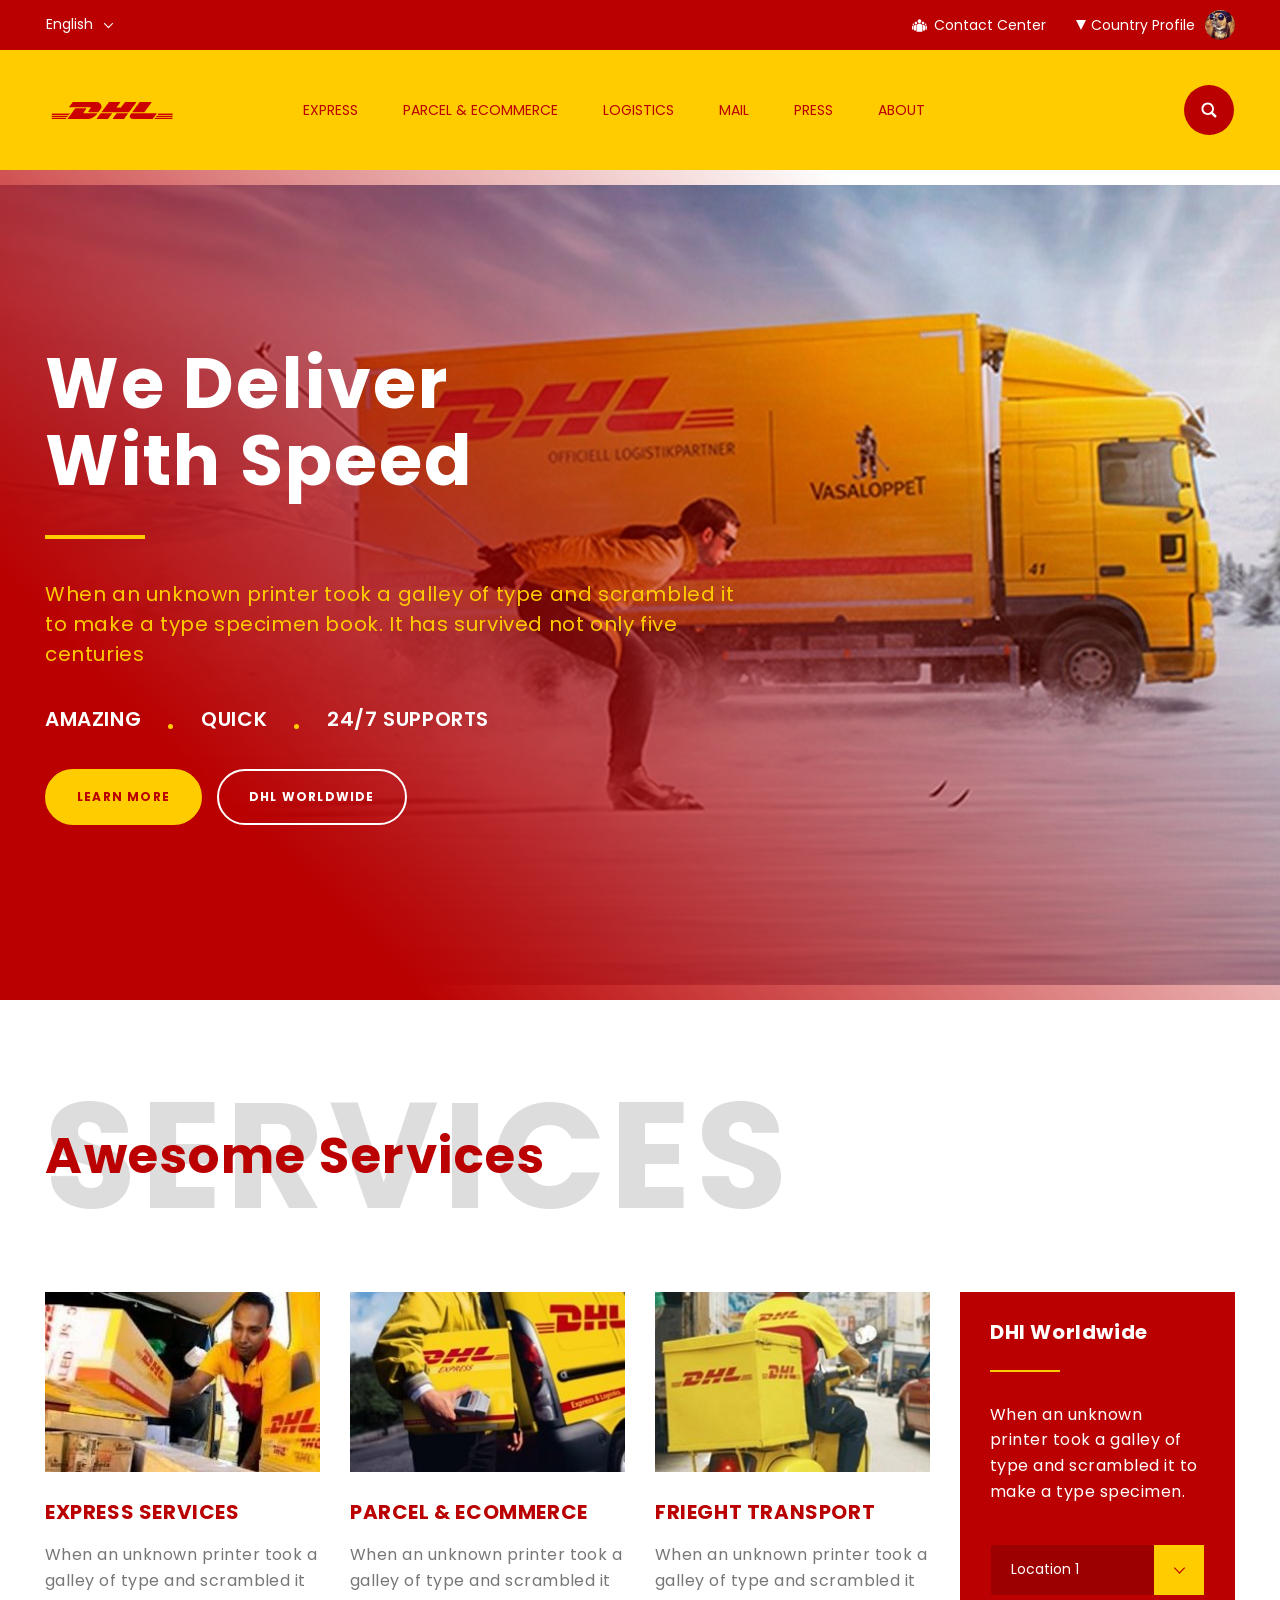
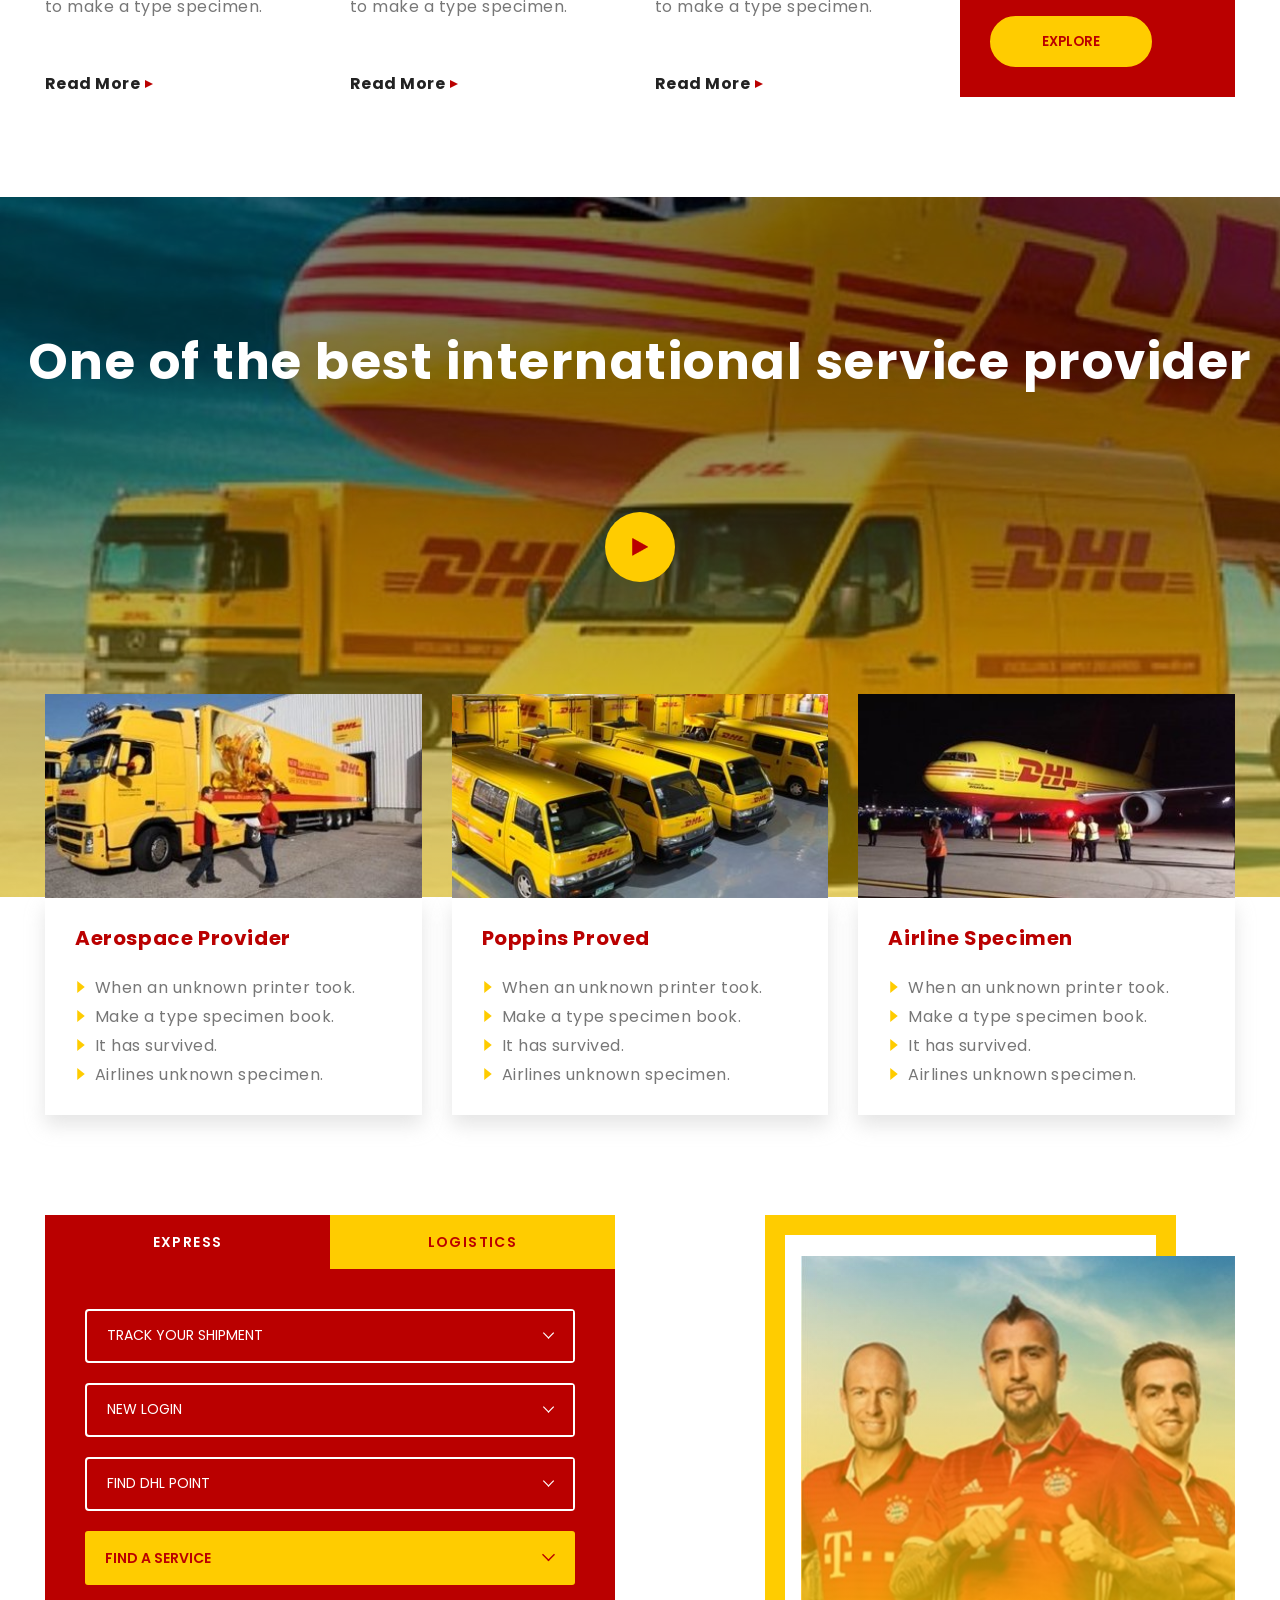
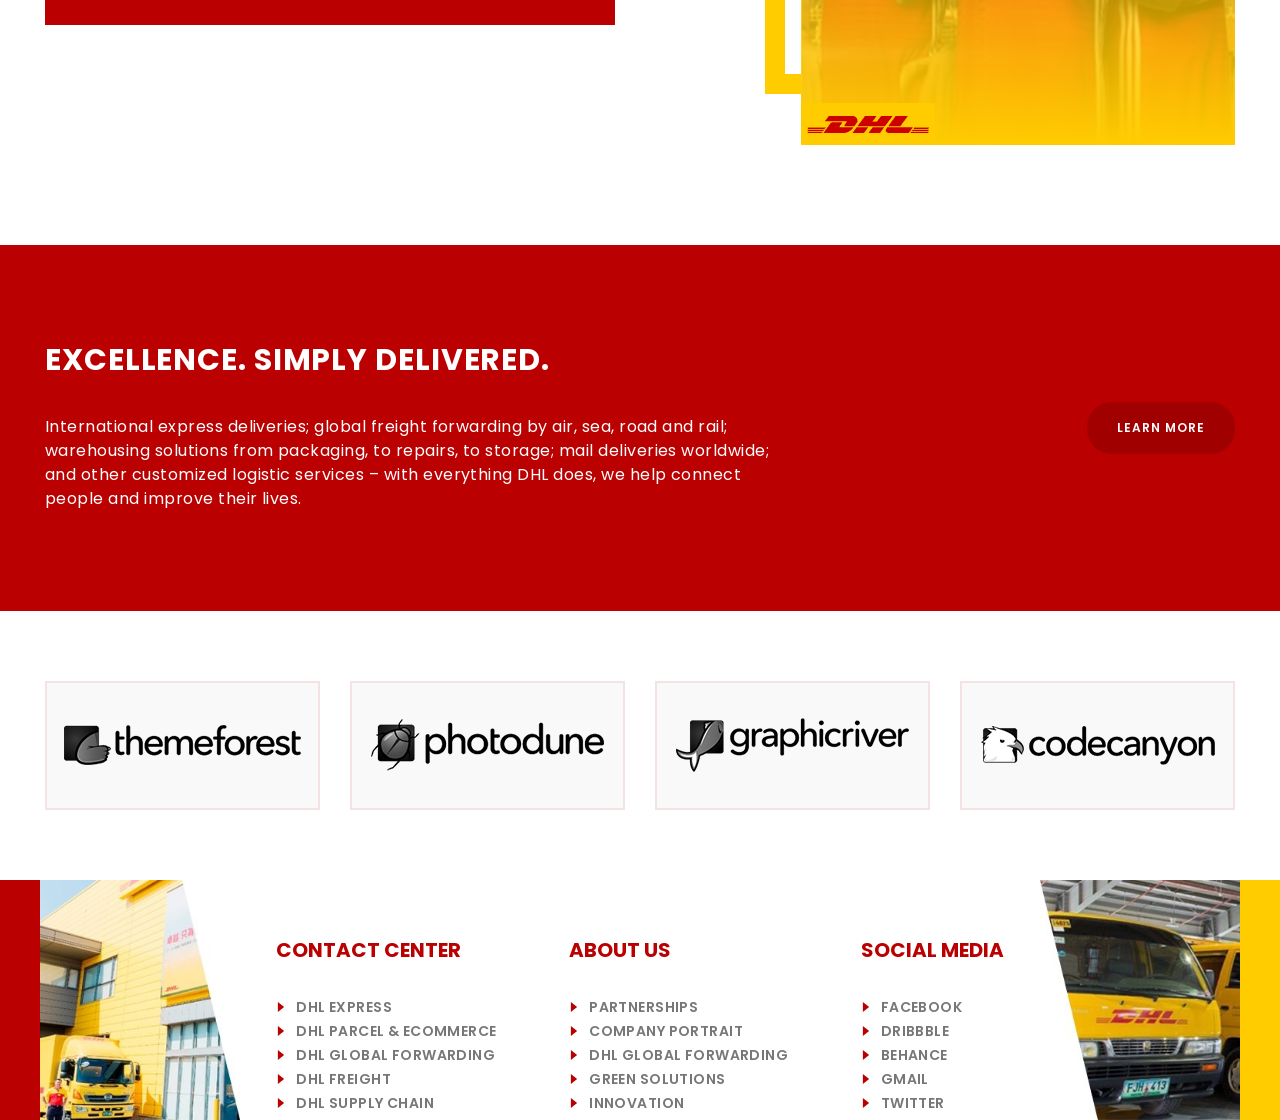
==== index.html @ aadbcb99 "Update index.html" ====
<!DOCTYPE html>
<html lang="ru">
	<head>
		<title>Главная</title>
		<meta charset="UTF-8">
		<meta name="format-detection" content="telephone=no">
		<link rel="stylesheet" href="css/style.css">
		<link rel="shortcut icon" href="favicon.ico">
		<!-- <meta name="robots" content="noindex, nofollow"> -->
		<!-- <meta name="viewport" content="width=device-width, initial-scale=1.0, maximum-scale=1.0, user-scalable=0"> -->
		<meta name="viewport" content="width=device-width, initial-scale=1.0">
	</head>
	<body>
		<div class="wrapper">
<header class="header">
	<div class="header__top top-header">
		<div class="_container">
			<div class="top-header__row">
				<div class="top-header__column">
					<select name="form[]" class="form">
						<option selected="selected" value="eng">English</option>
						<option value="rus">Russian</option>
						<option value="ger">German</option>
					</select>
				</div>
				<div class="top-header__column">
					<a href="#contact" class="top-header__item top-header__item_c _popup-link"
						data-da=".menu__body,767,1">Contact Center</a>
					<div class="top-header__item top-header__item_p">
						<span class="top-header__arrow"></span>
						<a href="#" class="top-header__link">Country Profile</a>
						<div class="top-header__avatar"><img src="/img/header/avatar.jpg" alt=""></div>
						<ul class="top-header__sublist">
							<li class="top-header__subitem"><a href="" class="top-header__sublink">My Profile</a></li>
							<li class="top-header__subitem"><a href="" class="top-header__sublink">Settings</a></li>
							<li class="top-header__subitem"><a href="" class="top-header__sublink">Exit</a></li>
						</ul>
					</div>
				</div>
			</div>
		</div>
	</div>
	<div class="header__main main-header">
		<div class="_container">
			<div class="main-header__row">
				<a href="" class="main-header__logo"><img src="/img/header/main_logo.png" alt=""></a>
				<div class="main-header__menu menu">
					<div class="menu__icon">
						<span></span>
					</div>
					<nav class="menu__body">
						<ul class="menu__list">
							<li class="menu__item"><a href="#" class="menu__link">Express</a></li>
							<li class="menu__item"><a href="#" class="menu__link">Parcel &
									Ecommerce</a></li>
							<li class="menu__item"><a href="#" class="menu__link">Logistics</a>
							</li>
							<li class="menu__item"><a href="#" class="menu__link">Mail</a>
							<li class="menu__item"><a href="#" class="menu__link">Press</a>
							<li class="menu__item"><a href="#" class="menu__link">About</a>
						</ul>
					</nav>
				</div>
				<form action="#" class="main-header__search" method="get">
					<input class="main-header__input" type="text" data-value="Search...">
					<div class="search-icon"></div>
					<button type="submit"></button>
				</form>
			</div>
		</div>
	</div>
	<div class="popup popup_contact">
		<div class="popup__content">
			<div class="popup__body">
				<div class="popup__close"></div>
				<div class="popup-top">
					<h3>Позвоните нам!</h3>
					<p>+7(888)458-45-89</p>
				</div>
				<div class="popup-bottom">
					<h3>Или закажите звонок!</h3>
					<p>Укажите свой номер телефона, и мы вам перезвоним</p>
					<form action="#" class="popup-form">
						<input type="tel" pattern="[0-9]{3}[0-9]{3}[0-9]{4}[0-9]" required placeholder="+7 (900) 123-45-67">
						<button type="submit">Заказать звонок</button>
					</form>
				</div>
			</div>
		</div>
	</div>
</header>
<!-- ===== Выбор бургера ========================================= -->
<!-- burger_jq.kit -->
<!-- burger_js.kit -->
<!-- ========== Шаблон бургера =================================== -->
<!-- 
				<div class="header__menu menu">
					<div class="menu__icon icon-menu">
						<span></span>
						<span></span>
						<span></span>
					</div>
					<nav class="menu__body">
						<ul class="menu__list">
							<li><a href="" class="menu__link"></a></li>
						</ul>
					</nav>
				</div>
			 -->
<!-- ============================================================ -->			<main class="page">
				<section class="page__main main-page">
					<div class="main-page__container _container">
						<div class="main-page__body">
							<h1 class="main-page__title">
								We Deliver With Speed
							</h1>
							<p class="main-page__text">
								When an unknown printer took a galley of type and scrambled
								it to make a type specimen book. It has survived not only five centuries
							</p>
							<div class="main-page__row main-page-row">
								<div class="main-page-row__item">Amazing</div>
								<div class="main-page-row__item">Quick</div>
								<div class="main-page-row__item">24/7 supports</div>
							</div>
							<div class="main-page__btns">
								<a href="" class="main-page__btn btn_yellow">Learn More</a>
								<a href="" class="main-page__btn">dhl worldwide</a>
							</div>
						</div>
					</div>
				</section>
				<section class="page__services services-page">
					<div class="services-page__container _container">
						<div class="services-page__titles">
							<h2 class="services-page__title">Awesome Services</h2>
							<h3 class="services-page__subtitle">Services</h3>
						</div>
						<div class="services-page__row">
							<div class="services-page__column">
								<div class="services-page__item item-services">
									<div class="item-services__image _ibg">
										<img src="/img/services/01.jpg" alt="">
									</div>
									<h4 class="item-services__title">Express Services</h4>
									<p class="item-services__text">
										When an unknown printer took a galley of type and scrambled it to make a type specimen.
									</p>
									<a href="" class="item-services__link">Read More</a>
								</div>
							</div>
							<div class="services-page__column">
								<div class="services-page__item item-services">
									<div class="item-services__image _ibg">
										<img src="/img/services/02.jpg" alt="">
									</div>
									<h4 class="item-services__title">parcel & ecommerce</h4>
									<p class="item-services__text">
										When an unknown printer took a galley of type and scrambled it to make a type specimen.
									</p>
									<a href="" class="item-services__link">Read More</a>
								</div>
							</div>
							<div class="services-page__column">
								<div class="services-page__item item-services">
									<div class="item-services__image _ibg">
										<img src="/img/services/03.jpg" alt="">
									</div>
									<h4 class="item-services__title">frieght transport</h4>
									<p class="item-services__text">
										When an unknown printer took a galley of type and scrambled it to make a type specimen.
									</p>
									<a href="" class="item-services__link">Read More</a>
								</div>
							</div>
							<div class="services-page__column">
								<div class="services-page__item item-services item-services_red">
									<h4 class="item-services_red__title">DHl Worldwide</h4>
									<p class="item-services_red__text">
										When an unknown printer took a galley of type and scrambled it to make a type specimen.
									</p>
									<form action="#" method="get" class="item-services_red__form form">
										<select name="form[]" id="">
											<option value="location1">Location 1</option>
											<option value="location2">Location 2</option>
											<option value="location3">Location 3</option>
										</select>
										<button type="submit" class="btn_yellow">Explore</button>
									</form>
								</div>
							</div>
						</div>
					</div>
				</section>
				<section class="page__provider provider-page">
					<div class="provider-page__video video-provider">
						<h2 class="video-provider__title">One of the best international service provider</h2>
						<div id="player"></div>
						<div id="thumbnail_container" class="thumbnail_container">
							<img src="/img/video/bg.jpg" class="thumbnail" id="thumbnail" />
							<div class="start-video">
								<div class="play-button"><img src="/img/video/play_btn.png" alt=""></div>
							</div>
						</div>
					</div>
					<div class="provider-page__container _container">
						<div class="provider-page__row">
							<div class="provider-page__column">
								<div class="provider-page__item item-provider">
									<div class="item-provider__image _ibg">
										<img src="/img/video/01.jpg" alt="">
									</div>
									<div class="item-provider__body">
										<h3 class="item-provider__title">Aerospace Provider
										</h3>
										<ul class="item-provider__list">
											<li class="item-provider__item">When an unknown printer took.</li>
											<li class="item-provider__item">Make a type specimen book.</li>
											<li class="item-provider__item">It has survived.</li>
											<li class="item-provider__item">Airlines unknown specimen.</li>

										</ul>
									</div>
								</div>
							</div>
							<div class="provider-page__column">
								<div class="provider-page__item item-provider">
									<div class="item-provider__image _ibg">
										<img src="/img/video/02.jpg" alt="">
									</div>
									<div class="item-provider__body">
										<h3 class="item-provider__title">Poppins Proved</h3>
										<ul class="item-provider__list">
											<li class="item-provider__item">When an unknown printer took.</li>
											<li class="item-provider__item">Make a type specimen book.</li>
											<li class="item-provider__item">It has survived.</li>
											<li class="item-provider__item">Airlines unknown specimen.</li>
										</ul>
									</div>
								</div>
							</div>
							<div class="provider-page__column">
								<div class="provider-page__item item-provider">
									<div class="item-provider__image _ibg">
										<img src="/img/video/03.jpg" alt="">
									</div>
									<div class="item-provider__body">
										<h3 class="item-provider__title">Airline Specimen</h3>
										<ul class="item-provider__list">
											<li class="item-provider__item">When an unknown printer took.</li>
											<li class="item-provider__item">Make a type specimen book.</li>
											<li class="item-provider__item">It has survived.</li>
											<li class="item-provider__item">Airlines unknown specimen.</li>
										</ul>
									</div>
								</div>
							</div>
						</div>
					</div>
				</section>
				<section class="page__express express-page">
					<div class="express-page__container _container">
						<div class="express-page__row">
							<div class="express-page__column">
								<div class="express-page__item express-item-tabs _tabs">
									<nav class="express-item-tabs__nav">
										<a href="" class="express-item-tabs__link _tabs-item _active">Express</a>
										<a href="" class="express-item-tabs__link _tabs-item">Logistics</a>
									</nav>
									<div class="express-item-tabs__body">
										<div class="express-item-tabs__block _tabs-block _active">
											<form action="#" method="get">
												<div class="express-select1">
													<select name="form[]" class="form">
														<option value="none-shipment">Track your shipment</option>
														<option value="shipment1">Shipment 02</option>
														<option value="shipment2">Shipment 02</option>
														<option value="shipment3">Shipment 03</option>
													</select>
												</div>
												<div class="express-select2">
													<select name="form[]" class="form">
														<option value="none-login">New login</option>
														<option value="login1">Login 01</option>
														<option value="login2">Login 02</option>
														<option value="login3">Login 03</option>
													</select>
												</div>
												<div class="express-select3">
													<select name="form[]" class="form">
														<option value="none-point">Find Dhl point</option>
														<option value="point1">Point 01</option>
														<option value="point2">Point 02</option>
														<option value="point3">Point 03</option>
													</select>
												</div>
											</form>
											<div class="express-item-tabs__spoiler express-spoiler _spollers">
												<div class="express-spoiler__item">
													<div class="express-spoiler__title _spoller">find a service</div>
													<div class="express-spoiler__body">
														<h4>International Services to Another Country</h4>
														<ul>
															<li>Emergency</li>
															<li>Time Critical</li>
															<li>Less Urgent</li>
														</ul>
													</div>
												</div>
											</div>
										</div>
										<div class="express-item-tabs__block express-item-tabs__block_text _tabs-block">
											<h3>International Services to Another Country</h3>
											<p>
												Lorem ipsum dolor sit amet consectetur adipisicing elit. Blanditiis quas architecto
												omnis voluptatum? Impedit voluptatibus delectus natus rem, sapiente error dolor sint
												labore inventore distinctio officiis beatae non consectetur quia.
											</p>
											<p>
												Facilis, dolor non repellat vitae quas earum eius ea debitis aperiam error fuga
												quaerat
												alias omnis adipisci totam mollitia exercitationem cupiditate commodi natus porro!
												Sunt
												laboriosam modi rerum error aliquid?
												Sequi aliquam modi aliquid, quos eum qui hic sunt beatae in suscipit itaque a
												facilis
												officia quis culpa, eos cumque exercitationem blanditiis. Asperiores fuga
												aspernatur,
												architecto dolorem neque tenetur iusto.
											</p>
										</div>
									</div>
								</div>
							</div>
							<div class="express-page__column">
								<div class="express-page__item item-express-image">
									<div class="item-express-image__border"></div>
									<div class="item-express-image__img"><img src="/img/express/bg.jpg" alt=""></div>
								</div>
							</div>
						</div>
					</div>
				</section>
				<section class="page__excellence excellence-page">
					<div class="excellence-page__container _container">
						<div class="excellence-page__body">
							<h2 class="excellence-page__title">Excellence. Simply delivered.</h2>
							<p class="excellence-page__text">International express deliveries; global freight forwarding by
								air, sea, road and rail;
								warehousing solutions from packaging, to repairs, to storage; mail deliveries worldwide;
								and other customized logistic services – with everything DHL does, we
								help connect people and improve their lives.</p>
						</div>
						<a href="" class="excellence-page__btn">Learn more</a>
					</div>
				</section>
				<section class="page__brands brands-page">
					<div class="brands-page__container _container">
						<div class="brands-page__row">
							<div class="brands-page__column">
								<div class="brands-page__item">
									<img src="/img/brands/01.png" alt="">
								</div>
							</div>
							<div class="brands-page__column">
								<div class="brands-page__item">
									<img src="/img/brands/02.png" alt="">
								</div>
							</div>
							<div class="brands-page__column">
								<div class="brands-page__item">
									<img src="/img/brands/03.png" alt="">
								</div>
							</div>
							<div class="brands-page__column">
								<div class="brands-page__item">
									<img src="/img/brands/04.png" alt="">
								</div>
							</div>
						</div>
					</div>
				</section>
			</main>
<footer class="footer">
	<div class="footer__row">
		<div class="footer__column footer__column_left">
			<div class="footer__aside_r"></div>
			<img src="/img/footer/left.jpg" alt="">
		</div>
		<div class="footer__column footer__column_center">
			<div class="footer__body body-footer">
				<div class="body-footer__column">
					<h4 class="body-footer__title">Contact Center</h4>
					<ul class="body-footer__list" data-da=".spoiler-body1,992,1">
						<li class="body-footer__item"><a href="" class="body-footer__link">DHL Express</a></li>
						<li class="body-footer__item"><a href="" class="body-footer__link">DHL Parcel & eCommerce</a></li>
						<li class="body-footer__item"><a href="" class="body-footer__link">DHL Global Forwarding</a></li>
						<li class="body-footer__item"><a href="" class="body-footer__link">DHL Freight</a></li>
						<li class="body-footer__item"><a href="" class="body-footer__link">DHL Supply Chain</a></li>
					</ul>
				</div>
				<div class="body-footer__column">
					<h4 class="body-footer__title">About Us</h4>
					<ul class="body-footer__list" data-da=".spoiler-body2,992,1">
						<li class="body-footer__item"><a href="" class="body-footer__link">Partnerships</a></li>
						<li class="body-footer__item"><a href="" class="body-footer__link">Company Portrait</a></li>
						<li class="body-footer__item"><a href="" class="body-footer__link">DHL Global Forwarding</a></li>
						<li class="body-footer__item"><a href="" class="body-footer__link">Green Solutions</a></li>
						<li class="body-footer__item"><a href="" class="body-footer__link">Innovation</a></li>
					</ul>
				</div>
				<div class="body-footer__column body-footer__column_social">
					<h4 class="body-footer__title">Social Media</h4>
					<ul class="body-footer__list" data-da=".spoiler-body3,992,1">
						<li class="body-footer__item"><a href="" class="body-footer__link">Facebook</a></li>
						<li class="body-footer__item"><a href="" class="body-footer__link">dribbble</a></li>
						<li class="body-footer__item"><a href="" class="body-footer__link">behance</a></li>
						<li class="body-footer__item"><a href="" class="body-footer__link">gmail</a></li>
						<li class="body-footer__item"><a href="" class="body-footer__link">twitter</a></li>
					</ul>
				</div>
				<div class="body-footer__spoiler footer-spoiler _spollers">
					<div class="footer-spoiler__item">
						<div class="footer-spoiler__title _spoller">Contact Center</div>
						<div class="footer-spoiler__body spoiler-body1">

						</div>
					</div>
					<div class="footer-spoiler__item">
						<div class="footer-spoiler__title _spoller">About Us</div>
						<div class="footer-spoiler__body spoiler-body2">

						</div>
					</div>
					<div class="footer-spoiler__item">
						<div class="footer-spoiler__title _spoller">Social Media</div>
						<div class="footer-spoiler__body spoiler-body3">

						</div>
					</div>
				</div>
			</div>
		</div>
		<div class="footer__column footer__column_right">
			<img src="/img/footer/right.jpg" alt="">
			<div class="footer__aside_y"></div>
		</div>
	</div>
</footer>		</div>
<script src="https://code.jquery.com/jquery-3.6.0.min.js"></script>
<script src="js/main.js"></script>

<!-- <script src="https://maps.google.com/maps/api/js?sensor=false&amp;key=AIzaSyAe2qamce_RVw-APqN7EqsaGZ2Cm5Zciss"></script> -->
<!-- <script src="https://api-maps.yandex.ru/2.1/?apikey=88450800-c3cf-4124-9321-04e971d0c3d8&lang=ru_RU" type="text/javascript"></script> -->	</body>
</html>
---- css/style.css ----
@charset "UTF-8";
@import url(https://fonts.googleapis.com/css?family=Poppins:regular,600,700,800&display=swap&subset=cyrillic-ext);
._container {
  max-width: 1190px;
  margin: 0 auto;
  width: 100%;
}
@media (max-width: 1202px) {
  ._container {
    max-width: 970px;
  }
}
@media (max-width: 991.98px) {
  ._container {
    max-width: 750px;
  }
}
@media (max-width: 767.98px) {
  ._container {
    max-width: none;
    padding: 0 10px;
  }
}

* {
  padding: 0px;
  margin: 0px;
  border: 0px;
}

*,
*:before,
*:after {
  -webkit-box-sizing: border-box;
  box-sizing: border-box;
}

:focus,
:active {
  outline: none;
}

a:focus,
a:active {
  outline: none;
}

aside,
nav,
footer,
header,
section,
main {
  display: block;
}

html,
body {
  height: 100%;
  min-width: 320px;
}

body {
  line-height: 1;
  font-family: "Poppins";
  -ms-text-size-adjust: 100%;
  -moz-text-size-adjust: 100%;
  -webkit-text-size-adjust: 100%;
}

input,
button,
textarea {
  font-family: "Poppins";
}

input::-ms-clear {
  display: none;
}

button {
  cursor: pointer;
}

button::-moz-focus-inner {
  padding: 0;
  border: 0;
}

a,
a:visited {
  text-decoration: none;
}

a:hover {
  text-decoration: none;
}

ul li {
  list-style: none;
}

img {
  vertical-align: top;
}

h1,
h2,
h3,
h4,
h5,
h6 {
  font-weight: inherit;
  font-size: inherit;
}

.btn {
  display: -webkit-inline-box;
  display: -ms-inline-flexbox;
  display: inline-flex;
  padding: 0px 0px;
}
.btn._fw {
  width: 100%;
}

.select {
  position: relative;
  line-height: 1;
}
.select__item {
  position: relative;
  width: auto;
}
.select__title {
  color: #fff;
  border: 1px solid #ba0000;
  background-color: #ba0000;
  cursor: pointer;
  border-radius: 4px;
}
@media (max-width: 991.98px) {
  .select__title {
    font-size: 14px;
  }
}
.select__value {
  display: -webkit-box;
  display: -ms-flexbox;
  display: flex;
  font-size: 14px;
  height: 30px;
  padding: 0px 0px;
  -webkit-box-align: center;
      -ms-flex-align: center;
          align-items: center;
  -webkit-box-pack: justify;
      -ms-flex-pack: justify;
          justify-content: space-between;
  -webkit-box-orient: horizontal;
  -webkit-box-direction: reverse;
      -ms-flex-direction: row-reverse;
          flex-direction: row-reverse;
}
@media (max-width: 767.98px) {
  .select__value {
    height: 16px;
  }
}
@media (max-width: 479.98px) {
  .select__value {
    font-size: 12px;
  }
}
.select__value span {
  height: 16px;
  overflow: hidden;
  display: -webkit-box;
  -webkit-line-clamp: 1;
  -webkit-box-orient: vertical;
}
@media (max-width: 479.98px) {
  .select__value span {
    height: 14px;
  }
}
.select__value:before {
  content: "";
  display: inline-block;
  -webkit-transition: all 0.3s ease 0s;
  -o-transition: all 0.3s ease 0s;
  transition: all 0.3s ease 0s;
  width: 11px;
  height: 7px;
  margin: 0px 0px 0px 10px;
  background: url("../../img/icons/arrow_w.svg") center/100% no-repeat;
}
@media (max-width: 479.98px) {
  .select__value:before {
    margin: 0px 0px 0px 7px;
    background: url("../../img/icons/arrow_w.svg") center -4px/100% no-repeat;
  }
}
.select__input {
  width: 100%;
  background-color: transparent;
  height: 100%;
}
.select__options {
  color: #fff;
  display: none;
  position: absolute;
  top: 35px;
  border-radius: 0 0 4px 4px;
  min-width: 100%;
  left: 0;
  background-color: #ba0000;
  border: 1px solid #fff;
  border-top: 0;
  font-size: 14px;
  padding: 0px 0px 0px 0px;
}
@media (max-width: 767.98px) {
  .select__options {
    top: 23px;
  }
}
@media (max-width: 479.98px) {
  .select__options {
    top: 20px;
  }
}
.select__option {
  cursor: pointer;
  padding: 5px 15px;
  margin: 0px 0px 0px 0px;
  font-size: 15px;
  border-top: 1px solid #fff;
}
@media (max-width: 479.98px) {
  .select__option {
    font-size: 12px;
  }
}
.select__option:last-child {
  border-bottom: 1px solid #fff;
}
@media (min-width: 992px) {
  .select__option:hover {
    background: #ffcc00;
    color: #ba0000;
  }
}
.select._active {
  z-index: 5;
}
.select._active .select__value:before {
  -webkit-transform: rotate(180deg);
      -ms-transform: rotate(180deg);
          transform: rotate(180deg);
}
.select._active .select__options {
  display: block;
}

.item-services_red__form .select {
  position: relative;
  line-height: 1;
  margin: 0px 0px 20px 0px;
}
.item-services_red__form .select__item {
  position: relative;
  width: auto;
}
.item-services_red__form .select__title {
  color: #fff;
  background-color: #9d0000;
  cursor: pointer;
}
@media (max-width: 991.98px) {
  .item-services_red__form .select__title {
    font-size: 14px;
  }
}
.item-services_red__form .select__value {
  display: -webkit-box;
  display: -ms-flexbox;
  display: flex;
  font-size: 14px;
  height: 50px;
  padding: 0px 0px 0px 20px;
  -webkit-box-align: center;
      -ms-flex-align: center;
          align-items: center;
  -webkit-box-pack: justify;
      -ms-flex-pack: justify;
          justify-content: space-between;
  -webkit-box-orient: horizontal;
  -webkit-box-direction: reverse;
      -ms-flex-direction: row-reverse;
          flex-direction: row-reverse;
}
@media (max-width: 991.98px) {
  .item-services_red__form .select__value {
    height: 35px;
  }
}
@media (max-width: 479.98px) {
  .item-services_red__form .select__value {
    font-size: 12px;
  }
}
.item-services_red__form .select__value span {
  height: 16px;
  overflow: hidden;
  display: -webkit-box;
  -webkit-line-clamp: 1;
  -webkit-box-orient: vertical;
}
@media (max-width: 479.98px) {
  .item-services_red__form .select__value span {
    height: 14px;
  }
}
.item-services_red__form .select__value:before {
  content: "";
  display: inline-block;
  -webkit-transition: all 0.3s ease 0s;
  -o-transition: all 0.3s ease 0s;
  transition: all 0.3s ease 0s;
  width: 50px;
  height: 50px;
  margin: 0px 0px 0px 10px;
  background: url("../../img/icons/arrow_r.svg") center/25% no-repeat, #ffcc00;
}
@media (max-width: 991.98px) {
  .item-services_red__form .select__value:before {
    width: 35px;
    height: 35px;
  }
}
.item-services_red__form .select__input {
  width: 100%;
  background-color: transparent;
  height: 100%;
}
.item-services_red__form .select__options {
  color: #fff;
  display: none;
  position: absolute;
  top: 50px;
  border-radius: 0 0 4px 4px;
  min-width: 100%;
  left: 0;
  background-color: #ba0000;
  border: 1px solid #fff;
  border-top: 0;
  font-size: 14px;
  padding: 0px 0px 0px 0px;
}
@media (max-width: 991.98px) {
  .item-services_red__form .select__options {
    top: 35px;
  }
}
@media (max-width: 479.98px) {
  .item-services_red__form .select__options {
    top: 35px;
  }
}
.item-services_red__form .select__option {
  cursor: pointer;
  padding: 15px 15px;
  margin: 0px 0px 0px 0px;
  font-size: 15px;
  border-top: 1px solid #fff;
}
@media (max-width: 991.98px) {
  .item-services_red__form .select__option {
    padding: 10px 15px;
  }
}
@media (max-width: 479.98px) {
  .item-services_red__form .select__option {
    font-size: 12px;
  }
}
.item-services_red__form .select__option:last-child {
  border-bottom: 1px solid #fff;
}
@media (min-width: 992px) {
  .item-services_red__form .select__option:hover {
    background: #ffcc00;
    color: #ba0000;
  }
}
.item-services_red__form .select._active {
  z-index: 5;
}
.item-services_red__form .select._active .select__value:before {
  -webkit-transform: none;
      -ms-transform: none;
          transform: none;
  background: url("../../img/icons/arrow_r_rev.svg") center/25% no-repeat, #ffcc00;
}
.item-services_red__form .select._active .select__options {
  display: block;
}

.express-select1 .select,
.express-select2 .select,
.express-select3 .select {
  position: relative;
  line-height: 1;
  margin: 0px 0px 20px 0px;
}
@media (max-width: 767.98px) {
  .express-select1 .select,
.express-select2 .select,
.express-select3 .select {
    margin: 0px 0px 15px 0px;
  }
}
.express-select1 .select__item,
.express-select2 .select__item,
.express-select3 .select__item {
  position: relative;
  width: auto;
}
.express-select1 .select__title,
.express-select2 .select__title,
.express-select3 .select__title {
  color: #fff;
  background-color: #ba0000;
  border: 2px solid #fff;
  cursor: pointer;
  text-transform: uppercase;
}
@media (max-width: 991.98px) {
  .express-select1 .select__title,
.express-select2 .select__title,
.express-select3 .select__title {
    font-size: 14px;
  }
}
.express-select1 .select__value,
.express-select2 .select__value,
.express-select3 .select__value {
  display: -webkit-box;
  display: -ms-flexbox;
  display: flex;
  font-size: 14px;
  height: 50px;
  padding: 0px 0px 0px 20px;
  -webkit-box-align: center;
      -ms-flex-align: center;
          align-items: center;
  -webkit-box-pack: justify;
      -ms-flex-pack: justify;
          justify-content: space-between;
  -webkit-box-orient: horizontal;
  -webkit-box-direction: reverse;
      -ms-flex-direction: row-reverse;
          flex-direction: row-reverse;
}
@media (max-width: 991.98px) {
  .express-select1 .select__value,
.express-select2 .select__value,
.express-select3 .select__value {
    height: 35px;
  }
}
@media (max-width: 479.98px) {
  .express-select1 .select__value,
.express-select2 .select__value,
.express-select3 .select__value {
    font-size: 12px;
  }
}
.express-select1 .select__value span,
.express-select2 .select__value span,
.express-select3 .select__value span {
  height: 16px;
  overflow: hidden;
  display: -webkit-box;
  -webkit-line-clamp: 1;
  -webkit-box-orient: vertical;
}
@media (max-width: 479.98px) {
  .express-select1 .select__value span,
.express-select2 .select__value span,
.express-select3 .select__value span {
    height: 14px;
  }
}
.express-select1 .select__value:before,
.express-select2 .select__value:before,
.express-select3 .select__value:before {
  content: "";
  display: inline-block;
  -webkit-transition: all 0.3s ease 0s;
  -o-transition: all 0.3s ease 0s;
  transition: all 0.3s ease 0s;
  width: 50px;
  height: 50px;
  margin: 0px 0px 0px 10px;
  background: url("../../img/icons/arrow_w.svg") center/25% no-repeat, #ba0000;
}
@media (max-width: 991.98px) {
  .express-select1 .select__value:before,
.express-select2 .select__value:before,
.express-select3 .select__value:before {
    width: 35px;
    height: 35px;
  }
}
.express-select1 .select__input,
.express-select2 .select__input,
.express-select3 .select__input {
  width: 100%;
  background-color: transparent;
  height: 100%;
}
.express-select1 .select__options,
.express-select2 .select__options,
.express-select3 .select__options {
  color: #fff;
  display: none;
  position: absolute;
  top: 50px;
  min-width: 100%;
  left: 0;
  background-color: #ba0000;
  border: 1px solid #fff;
  border-top: 0;
  font-size: 14px;
  padding: 0px 0px 0px 0px;
}
@media (max-width: 991.98px) {
  .express-select1 .select__options,
.express-select2 .select__options,
.express-select3 .select__options {
    top: 35px;
  }
}
@media (max-width: 479.98px) {
  .express-select1 .select__options,
.express-select2 .select__options,
.express-select3 .select__options {
    top: 35px;
  }
}
.express-select1 .select__option,
.express-select2 .select__option,
.express-select3 .select__option {
  cursor: pointer;
  padding: 15px 15px;
  margin: 0px 0px 0px 0px;
  font-size: 15px;
  border-top: 1px solid #fff;
}
@media (max-width: 991.98px) {
  .express-select1 .select__option,
.express-select2 .select__option,
.express-select3 .select__option {
    padding: 10px 15px;
  }
}
@media (max-width: 479.98px) {
  .express-select1 .select__option,
.express-select2 .select__option,
.express-select3 .select__option {
    font-size: 12px;
  }
}
.express-select1 .select__option:last-child,
.express-select2 .select__option:last-child,
.express-select3 .select__option:last-child {
  border-bottom: 1px solid #fff;
}
@media (min-width: 992px) {
  .express-select1 .select__option:hover,
.express-select2 .select__option:hover,
.express-select3 .select__option:hover {
    background: #ffcc00;
    color: #ba0000;
  }
}
.express-select1 .select._active,
.express-select2 .select._active,
.express-select3 .select._active {
  z-index: 5;
}
.express-select1 .select._active .select__value:before,
.express-select2 .select._active .select__value:before,
.express-select3 .select._active .select__value:before {
  -webkit-transform: none;
      -ms-transform: none;
          transform: none;
  background: url("../../img/icons/arrow_w_rev.svg") center/25% no-repeat, #ba0000;
}
.express-select1 .select._active .select__options,
.express-select2 .select._active .select__options,
.express-select3 .select._active .select__options {
  display: block;
}

input[type=text],
input[type=email],
input[type=tel],
textarea {
  -webkit-appearance: none;
  -moz-appearance: none;
  appearance: none;
}

.input {
  border-radius: 0 !important;
  width: 100%;
  display: block;
  padding: 0px 20px;
  font-size: 20px;
  height: 50px;
}
.input._error {
  border: 2px solid red;
}

textarea.input {
  resize: none;
  padding: 0px 0px;
}

.checkbox {
  position: relative;
}
.checkbox__input {
  position: absolute;
  width: 0;
  height: 0;
  opacity: 0;
  visibility: hidden;
}
.checkbox__input:checked + .checkbox__text:before {
  background: #fff url("../img/icons/check.svg") center no-repeat;
}
.checkbox__text {
  display: -webkit-inline-box;
  display: -ms-inline-flexbox;
  display: inline-flex;
  -webkit-box-align: center;
      -ms-flex-align: center;
          align-items: center;
  position: relative;
  font-size: 16px;
  color: #ffffff;
  letter-spacing: -0.3px;
  line-height: calc(20 / 16);
  cursor: pointer;
}
.checkbox__text:before {
  content: "";
  -ms-flex-item-align: start;
      align-self: flex-start;
  margin: 0px 14px 0px 0px;
  -webkit-box-flex: 0;
      -ms-flex: 0 0 20px;
          flex: 0 0 20px;
  left: 0;
  top: 0;
  width: 20px;
  height: 18px;
  background: #fff;
  border: 1px solid #a7a9ac;
}
.checkbox a {
  color: #fff;
  text-decoration: underline;
}
@media (min-width: 992px) {
  .checkbox a:hover {
    text-decoration: none;
  }
}
.checkbox._error .checkbox__text:before {
  border: 1px solid #ee1212;
}

.options {
  display: -webkit-box;
  display: -ms-flexbox;
  display: flex;
  -webkit-box-orient: vertical;
  -webkit-box-direction: normal;
      -ms-flex-direction: column;
          flex-direction: column;
  -webkit-box-align: start;
      -ms-flex-align: start;
          align-items: flex-start;
}
.options__item {
  position: relative;
  cursor: pointer;
}
.options__input {
  position: absolute;
  width: 0;
  height: 0;
  opacity: 0;
  left: 0;
  top: 0;
  visibility: hidden;
}
.options__input:checked + .options__text:after {
  -webkit-transform: scale(1);
      -ms-transform: scale(1);
          transform: scale(1);
}
.options__text {
  display: -webkit-inline-box;
  display: -ms-inline-flexbox;
  display: inline-flex;
  -webkit-box-align: center;
      -ms-flex-align: center;
          align-items: center;
  position: relative;
  font-size: 16px;
  color: #ffffff;
  letter-spacing: -0.3px;
  line-height: calc(20 / 16);
}
.options__text:before {
  content: "";
  -ms-flex-item-align: start;
      align-self: flex-start;
  margin: 0px 14px 0px 0px;
  -webkit-box-flex: 0;
      -ms-flex: 0 0 20px;
          flex: 0 0 20px;
  left: 0;
  top: 0;
  border-radius: 50%;
  width: 20px;
  height: 18px;
  background: #fff;
  border: 1px solid #a7a9ac;
}
.options__text:after {
  content: "";
  -webkit-transition: all 0.3s ease 0s;
  -o-transition: all 0.3s ease 0s;
  transition: all 0.3s ease 0s;
  -webkit-transform: scale(0);
      -ms-transform: scale(0);
          transform: scale(0);
  width: 10px;
  height: 10px;
  border-radius: 50%;
  background-color: #77243a;
  position: absolute;
  left: 5px;
  top: 4px;
}

.rating-block {
  display: table;
  font-size: 0;
}

.rating {
  display: inline-block;
  position: relative;
  vertical-align: middle;
}
.rating.edit .star {
  cursor: pointer;
}
.rating .star {
  width: 17px;
  height: 14px;
  display: inline-block;
  position: relative;
  z-index: 3;
}

.rating__line {
  position: absolute;
  width: 85px;
  height: 14px;
  top: 0;
  left: 0;
  background: url("../img/icons/bg_rating.svg") 0 0 no-repeat;
  z-index: 1;
  background-size: 85px 100%;
}

.rating__activeline {
  position: absolute;
  width: 0px;
  height: 14px;
  top: 0;
  left: 0;
  background: url("../img/icons/bg_rating_active.svg") 0 0 no-repeat;
  z-index: 2;
  background-size: 85px 100%;
}

.rating__value {
  display: inline-block;
  color: #1b3139;
  font-size: 14px;
  line-height: 13px;
  vertical-align: middle;
}

.quantity {
  width: 88px;
  height: 40px;
  display: -webkit-box;
  display: -ms-flexbox;
  display: flex;
  border: 1px solid rgba(166, 166, 166, 0.45);
}
.quantity__button {
  -webkit-box-flex: 0;
      -ms-flex: 0 0 30px;
          flex: 0 0 30px;
  position: relative;
  cursor: pointer;
}
.quantity__button::before, .quantity__button::after {
  content: "";
  position: absolute;
  top: 50%;
  left: 50%;
  -webkit-transition: all 0.3s ease 0s;
  -o-transition: all 0.3s ease 0s;
  transition: all 0.3s ease 0s;
  margin: 0px 0px 0px -4.5px;
  background-color: #a6a6a6;
  width: 9px;
  height: 1px;
}
@media (min-width: 991.98px) {
  .quantity__button:hover::before, .quantity__button:hover::after {
    background-color: rgba(0, 0, 0, 0.5);
  }
}
.quantity__button_plus::before {
  -webkit-transform: rotate(-90deg);
      -ms-transform: rotate(-90deg);
          transform: rotate(-90deg);
}
.quantity__input {
  -webkit-box-flex: 1;
      -ms-flex: 1 1 auto;
          flex: 1 1 auto;
}
.quantity__input input {
  height: 100%;
  color: #a6a6a6;
  font-size: 12px;
  width: 100%;
  text-align: center;
}

.noselect {
  -webkit-touch-callout: none;
  -webkit-user-select: none;
  -moz-user-select: none;
  -ms-user-select: none;
  user-select: none;
}

._ibg {
  position: relative;
}
._ibg img {
  position: absolute;
  width: 100%;
  height: 100%;
  top: 0;
  left: 0;
  -o-object-fit: cover;
     object-fit: cover;
}

body.ie ._ibg {
  background-position: center;
  background-size: cover;
  background-repeat: no-repeat;
}
body.ie ._ibg img {
  width: 0;
  height: 0;
  opacity: 0;
  visibility: hidden;
}

.video {
  position: relative;
  overflow: hidden;
  height: 0;
  padding-bottom: 56.25%;
}
.video video,
.video iframe,
.video object,
.video embed {
  position: absolute;
  top: 0;
  left: 0;
  width: 100%;
  height: 100%;
}

.videobg video,
.videobg iframe,
.videobg object,
.videobg embed {
  position: fixed;
  top: 50%;
  left: 50%;
  min-width: 100%;
  min-height: 100%;
  width: auto;
  height: auto;
  z-index: -100;
  -webkit-transform: translateX(-50%) translateY(-50%);
      -ms-transform: translateX(-50%) translateY(-50%);
          transform: translateX(-50%) translateY(-50%);
  background-size: cover;
}

.slick-slider {
  position: relative;
}
.slick-slider .slick-track,
.slick-slider .slick-list {
  -webkit-transform: translate3d(0, 0, 0);
  -ms-transform: translate3d(0, 0, 0);
  transform: translate3d(0, 0, 0);
}
.slick-slider .slick-list {
  position: relative;
  overflow: hidden;
  width: 100%;
}
.slick-slider .slick-track {
  position: relative;
  width: 100%;
  display: -webkit-box;
  display: -ms-flexbox;
  display: flex;
}
.slick-slider .slick-slide {
  position: relative;
}
.mirror {
  -webkit-transform: scale(-1, 1);
      -ms-transform: scale(-1, 1);
          transform: scale(-1, 1);
}

.tab__item {
  display: none;
}
.tab__item.active {
  display: block;
}

._tabs-block {
  display: none;
}
._tabs-block._active {
  display: block;
}

/*
	Стиль иконки бургера
	.icon-menu{
		display: block;
		position: absolute;
		top: 18px;
		right: 10px;
		width:30px;
		height: 18px;
		cursor: pointer;
		z-index: 5;
		span{transition: all 0.3s ease 0s;top: 8px;left: 0px;position: absolute;width: 100%;height: 2px;background-color: #000;
			&:first-child{top: 0px;}
			&:last-child{top: auto;bottom: 0px;}
		}
		&.active{
			span{transform: scale(0);
				&:first-child{transform: rotate(-45deg);;top: 8px;}
				&:last-child{transform: rotate(45deg);;bottom: 8px;}
			}
		}
	}
*/
.footer {
  max-width: 100%;
}

.footer__row {
  max-width: 100%;
  display: -webkit-box;
  display: -ms-flexbox;
  display: flex;
  -webkit-box-pack: justify;
      -ms-flex-pack: justify;
          justify-content: space-between;
}

.footer__column_left,
.footer__column_right {
  display: -webkit-box;
  display: -ms-flexbox;
  display: flex;
}

.footer__column_left img {
  -o-object-position: right;
     object-position: right;
}
@media (max-width: 991.98px) {
  .footer__column_left img {
    -o-object-position: center;
       object-position: center;
  }
}

.footer__column_right img {
  -o-object-position: left;
     object-position: left;
}
@media (max-width: 991.98px) {
  .footer__column_right img {
    -o-object-position: center;
       object-position: center;
  }
}

.footer__column_center {
  -webkit-box-flex: 1;
      -ms-flex: 1 0 auto;
          flex: 1 0 auto;
}

.footer__aside_r {
  width: 40px;
  height: 100%;
  background-color: #ba0000;
}
@media (max-width: 1202px) {
  .footer__aside_r {
    width: 20px;
  }
}

.footer__aside_y {
  width: 40px;
  height: 100%;
  background-color: #ffcc00;
}
@media (max-width: 1202px) {
  .footer__aside_y {
    width: 20px;
  }
}

.footer img {
  display: block;
  -o-object-fit: cover;
     object-fit: cover;
}
@media (max-width: 1500px) {
  .footer img {
    width: 200px;
  }
}
@media (max-width: 1202px) {
  .footer img {
    width: 150px;
  }
}
@media (max-width: 991.98px) {
  .footer img {
    max-width: 200px;
  }
}
@media (max-width: 767.98px) {
  .footer img {
    display: none;
  }
}

.body-footer {
  padding: 60px;
  display: -webkit-box;
  display: -ms-flexbox;
  display: flex;
  -ms-flex-pack: distribute;
      justify-content: space-around;
}
@media (max-width: 1600px) {
  .body-footer {
    padding: 60px 0px 0px 0px;
  }
}
@media (max-width: 991.98px) {
  .body-footer {
    padding: 30px;
  }
}
@media (max-width: 767.98px) {
  .body-footer {
    padding: 15px;
  }
}

.body-footer__title {
  font-size: 20px;
  font-weight: 700;
  text-transform: uppercase;
  color: #ba0000;
  margin: 0px 0px 40px 0px;
}

.body-footer__link {
  font-size: 14px;
  font-weight: 600;
  text-transform: uppercase;
  letter-spacing: 0.03em;
  color: #777777;
  padding: 0px 0px 0px 20px;
  background: url(/img/footer/list_icon.svg) left center/10px no-repeat;
}
.body-footer__link:hover {
  color: #ba0000;
}

.body-footer__item {
  margin: 0px 0px 10px 0px;
}

.body-footer__column_social a:hover {
  color: #017edf;
}

.body-footer__column {
  padding: 0px 10px;
}
@media (max-width: 991.98px) {
  .body-footer__column {
    display: none;
  }
}

@media (min-width: 991.98px) {
  .footer-spoiler {
    display: none;
  }
}
@media (max-width: 991.98px) {
  .footer-spoiler {
    width: 100%;
  }
}

.footer-spoiler__title {
  color: #ba0000;
  font-weight: 600;
  padding: 20px;
  text-transform: uppercase;
  cursor: pointer;
  border-radius: 3px;
  background: url(/img/icons/arrow_r.svg) 96% center/15px no-repeat, #ffcc00;
  -webkit-transition: border-radius 0.1s ease 0.1s;
  -o-transition: border-radius 0.1s ease 0.1s;
  transition: border-radius 0.1s ease 0.1s;
}
@media (max-width: 1202px) {
  .footer-spoiler__title {
    background: url(/img/icons/arrow_r.svg) 95% center/15px no-repeat, #ffcc00;
  }
}
@media (max-width: 991.98px) {
  .footer-spoiler__title {
    background: url(/img/icons/arrow_r.svg) 95% center/10px no-repeat, #ffcc00;
    padding: 12px 0px 12px 20px;
  }
}
@media (max-width: 767.98px) {
  .footer-spoiler__title {
    background: url(/img/icons/arrow_r.svg) 97.3% center/10px no-repeat, #ffcc00;
  }
}
@media (max-width: 479.98px) {
  .footer-spoiler__title {
    background: url(/img/icons/arrow_r.svg) 96% center/10px no-repeat, #ffcc00;
  }
}

.footer-spoiler__body {
  padding: 10px 0px 0px 20px;
}

.footer-spoiler__item {
  width: 100%;
  margin: 0px 0px 15px 0px;
}

.footer-spoiler {
  width: 100%;
}

.header {
  position: relative;
  width: 100%;
  z-index: 10;
}
.header__top {
  background-color: #ba0000;
}
.header__main {
  background-color: #ffcc00;
}

.top-header {
  position: relative;
  z-index: 60;
}
.top-header__row {
  display: -webkit-box;
  display: -ms-flexbox;
  display: flex;
  -webkit-box-pack: justify;
      -ms-flex-pack: justify;
          justify-content: space-between;
  -webkit-box-align: center;
      -ms-flex-align: center;
          align-items: center;
  height: 50px;
}
@media (max-width: 991.98px) {
  .top-header__row {
    height: 40px;
  }
}
@media (max-width: 767.98px) {
  .top-header__row {
    height: 30px;
  }
}
@media (max-width: 479.98px) {
  .top-header__row {
    height: 25px;
  }
}
.top-header__column {
  display: -webkit-box;
  display: -ms-flexbox;
  display: flex;
}
.top-header__item {
  position: relative;
}
.top-header__item_c {
  cursor: pointer;
  margin: 0px 30px 0px 0px;
  display: -webkit-box;
  display: -ms-flexbox;
  display: flex;
  -webkit-box-align: center;
      -ms-flex-align: center;
          align-items: center;
  padding: 0px 0px 0px 22px;
  background: url(/img/icons/users.svg) left center/15px no-repeat;
}
@media (min-width: 991.98px) {
  .top-header__item_c:hover {
    text-decoration: underline;
  }
}
@media (max-width: 767.98px) {
  .top-header__item_c {
    display: inline-block;
    margin: 30px 0px 0px 0px;
    padding: 3px 20px 3px 30px;
    border-radius: 15px;
    background: url(/img/icons/users.svg) 6px center/15px no-repeat, #ba0000;
    font-size: 18px;
  }
}
.top-header__item_p {
  cursor: pointer;
  display: -webkit-box;
  display: -ms-flexbox;
  display: flex;
  -webkit-box-align: center;
      -ms-flex-align: center;
          align-items: center;
  -webkit-transition: -webkit-transform 0.2s ease 0s;
  transition: -webkit-transform 0.2s ease 0s;
  -o-transition: transform 0.2s ease 0s;
  transition: transform 0.2s ease 0s;
  transition: transform 0.2s ease 0s, -webkit-transform 0.2s ease 0s;
}
.top-header__item_p:hover {
  text-decoration: underline;
}
.top-header__avatar {
  width: 30px;
  height: 30px;
  border-radius: 50%;
  overflow: hidden;
  margin: 0px 0px 0px 10px;
}
@media (max-width: 767.98px) {
  .top-header__avatar {
    width: 25px;
    height: 25px;
  }
}
.top-header__avatar img {
  width: 100%;
  height: 100%;
}
@media (max-width: 479.98px) {
  .top-header__link {
    font-size: 12px;
  }
}
.top-header__arrow {
  display: inline-block;
  width: 0;
  height: 0;
  border-left: 5px solid transparent;
  border-right: 5px solid transparent;
  border-top: 10px solid #fff;
  -webkit-transition: -webkit-transform 0.3s ease 0s;
  transition: -webkit-transform 0.3s ease 0s;
  -o-transition: transform 0.3s ease 0s;
  transition: transform 0.3s ease 0s;
  transition: transform 0.3s ease 0s, -webkit-transform 0.3s ease 0s;
  margin: 0px 5px 0px 0px;
}
.top-header__sublist {
  position: absolute;
  top: 0;
  right: 0;
  min-width: 115px;
  text-align: right;
  -webkit-transform: translate(0px, 10px);
      -ms-transform: translate(0px, 10px);
          transform: translate(0px, 10px);
  opacity: 0;
  visibility: hidden;
  pointer-events: none;
  -webkit-transition: all 0.3s ease 0s;
  -o-transition: all 0.3s ease 0s;
  transition: all 0.3s ease 0s;
}
.top-header__subitem {
  margin: 0px 0px 15px 0px;
}
.top-header__subitem:last-child {
  margin: 0px 0px 0px 0px;
}
@media (max-width: 479.98px) {
  .top-header__subitem {
    margin: 0px 0px 10px 0px;
  }
}
.top-header__sublink {
  white-space: nowrap;
}
.top-header__sublink:hover {
  text-decoration: underline;
}

.main-header {
  position: relative;
}
.main-header__row {
  position: relative;
  display: -webkit-box;
  display: -ms-flexbox;
  display: flex;
  -webkit-box-align: center;
      -ms-flex-align: center;
          align-items: center;
  height: 120px;
  z-index: 59;
}
@media (max-width: 991.98px) {
  .main-header__row {
    height: 90px;
  }
}
@media (max-width: 479.98px) {
  .main-header__row {
    height: 70px;
  }
}
.main-header__logo {
  margin: 0px 101.5px 0px 0px;
}
@media (max-width: 1202px) {
  .main-header__logo {
    margin: 0px 40px 0px 0px;
  }
}
@media (max-width: 991.98px) {
  .main-header__logo {
    position: absolute;
    top: 50%;
    left: 50%;
    -webkit-transform: translate(-50%, -50%);
        -ms-transform: translate(-50%, -50%);
            transform: translate(-50%, -50%);
    margin: 0px 0px 0px 0px;
  }
}
.main-header__search {
  margin: 0px 0px 0px auto;
  padding: 0px 1px 0px 0px;
  display: -webkit-box;
  display: -ms-flexbox;
  display: flex;
  -webkit-box-align: center;
      -ms-flex-align: center;
          align-items: center;
  position: relative;
}
.main-header__search .search-icon {
  display: inline-block;
  width: 50px;
  height: 50px;
  border-radius: 50%;
  background-color: #ba0000;
  position: relative;
  cursor: pointer;
  -webkit-transition: -webkit-transform 0.3s ease 0s;
  transition: -webkit-transform 0.3s ease 0s;
  -o-transition: transform 0.3s ease 0s;
  transition: transform 0.3s ease 0s;
  transition: transform 0.3s ease 0s, -webkit-transform 0.3s ease 0s;
}
@media (max-width: 767.98px) {
  .main-header__search .search-icon {
    width: 40px;
    height: 40px;
  }
}
.main-header__search .search-icon:hover {
  -webkit-transform: scale(1.1);
      -ms-transform: scale(1.1);
          transform: scale(1.1);
}
.main-header__search .search-icon::after {
  content: "";
  position: absolute;
  top: 50%;
  left: 50%;
  -webkit-transform: translate(-50%, -50%);
      -ms-transform: translate(-50%, -50%);
          transform: translate(-50%, -50%);
  display: inline-block;
  width: 20px;
  height: 24px;
  background: url(../../img/icons/search.svg) center/100% no-repeat;
}
.main-header__input {
  padding: 0px 0px 0px 15px;
  visibility: hidden;
  opacity: 0;
  height: 30px;
  border-radius: 15px 0 0 15px;
  background-color: #fff1bb;
  width: 0;
  -webkit-transition: all 0.2s ease 0s;
  -o-transition: all 0.2s ease 0s;
  transition: all 0.2s ease 0s;
  position: absolute;
  right: 40px;
  -webkit-box-shadow: inset 2px 2px 5px rgba(65, 45, 45, 0.3), inset -2px 2px 5px rgba(0, 0, 0, 0.3);
          box-shadow: inset 2px 2px 5px rgba(65, 45, 45, 0.3), inset -2px 2px 5px rgba(0, 0, 0, 0.3);
}
@media (max-width: 767.98px) {
  .main-header__input {
    right: 30px;
  }
}
.main-header__input._active {
  width: 180px;
  visibility: visible;
  opacity: 1;
}
@media (max-width: 1202px) {
  .main-header__input._active {
    width: 140px;
  }
}

.search-text {
  display: none;
}

.menu {
  position: relative;
}
@media (min-width: 991.98px) {
  .menu {
    height: 100%;
  }
}
.menu__icon {
  display: none;
}
@media (max-width: 991.98px) {
  .menu__icon {
    z-index: 4;
    display: block;
    position: relative;
    width: 30px;
    height: 18px;
    cursor: pointer;
    top: 50%;
    left: 0;
  }
  .menu__icon::before, .menu__icon::after, .menu__icon span {
    left: 0;
    position: absolute;
    height: 10%;
    width: 100%;
    -webkit-transition: all 0.3s ease 0s;
    -o-transition: all 0.3s ease 0s;
    transition: all 0.3s ease 0s;
    background-color: #ba0000;
  }
  .menu__icon::after, .menu__icon::before {
    content: "";
  }
  .menu__icon::before {
    top: 0;
  }
  .menu__icon::after {
    bottom: 0;
  }
  .menu__icon span {
    top: 50%;
    -webkit-transform: scale(1) translate(0px, -50%);
        -ms-transform: scale(1) translate(0px, -50%);
            transform: scale(1) translate(0px, -50%);
  }
  .menu__icon._active span {
    -webkit-transform: scale(0);
        -ms-transform: scale(0);
            transform: scale(0);
  }
  .menu__icon._active::before {
    top: 50%;
    -webkit-transform: rotate(-45deg) translate(0px, -50%);
        -ms-transform: rotate(-45deg) translate(0px, -50%);
            transform: rotate(-45deg) translate(0px, -50%);
  }
  .menu__icon._active::after {
    bottom: 47%;
    -webkit-transform: rotate(45deg) translate(0px, 50%);
        -ms-transform: rotate(45deg) translate(0px, 50%);
            transform: rotate(45deg) translate(0px, 50%);
  }
}
@media (min-width: 991.98px) {
  .menu__body {
    height: 100%;
  }
}
@media (max-width: 991.98px) {
  .menu__body {
    border-top: 4px solid #ba0000;
    position: fixed;
    top: 0;
    left: -100%;
    width: 100%;
    height: 100%;
    background-color: #ffcc00;
    padding: 80px 30px 30px 30px;
    -webkit-transition: left 0.3s ease 0s;
    -o-transition: left 0.3s ease 0s;
    transition: left 0.3s ease 0s;
    overflow: auto;
    text-align: center;
  }
  .menu__body::before {
    content: "";
    position: fixed;
    width: 100%;
    top: 0;
    left: -100%;
    height: 70px;
    background-color: #4b4b4b;
    z-index: 2;
  }
  .menu__body._active {
    left: 0;
  }
}
.menu__list {
  display: -webkit-box;
  display: -ms-flexbox;
  display: flex;
  color: #ba0000;
  text-transform: uppercase;
  font-size: 14px;
  height: 100%;
  -webkit-box-align: center;
      -ms-flex-align: center;
          align-items: center;
}
@media (max-width: 991.98px) {
  .menu__list {
    -webkit-box-orient: vertical;
    -webkit-box-direction: normal;
        -ms-flex-direction: column;
            flex-direction: column;
    height: auto;
  }
}
.menu__item {
  position: relative;
  display: -webkit-box;
  display: -ms-flexbox;
  display: flex;
  -webkit-box-align: center;
      -ms-flex-align: center;
          align-items: center;
  -webkit-transition: all 0.3s ease 0s;
  -o-transition: all 0.3s ease 0s;
  transition: all 0.3s ease 0s;
  padding: 0px 22.5px;
}
@media (min-width: 991.98px) {
  .menu__item {
    height: 100%;
  }
}
@media (max-width: 991.98px) {
  .menu__item {
    padding: 0px 15px;
    margin: 0px 0px 20px 0px;
  }
}
.menu__item:hover {
  background-color: #ba0000;
  color: #ffcc00;
  cursor: pointer;
}
.menu__item:last-child {
  margin: 0px 0px 0px 0px;
}
@media (max-width: 991.98px) {
  .menu__link {
    font-size: 20px;
  }
}

.top-header__arrow._active {
  -webkit-transform: rotate(180deg);
      -ms-transform: rotate(180deg);
          transform: rotate(180deg);
}

.top-header__item_p._active .top-header__sublist {
  visibility: visible;
  opacity: 1;
  background-color: #ba0000;
  position: absolute;
  top: 130%;
  min-width: 100%;
  padding: 0px 15px 15px 15px;
  text-align: right;
  z-index: 3;
  border-radius: 0 0 5px 5px;
  -webkit-box-shadow: 2px 3px 5px rgba(0, 0, 0, 0.3);
          box-shadow: 2px 3px 5px rgba(0, 0, 0, 0.3);
  -webkit-transform: translate(0px, 0px);
      -ms-transform: translate(0px, 0px);
          transform: translate(0px, 0px);
  pointer-events: all;
}
@media (max-width: 991.98px) {
  .top-header__item_p._active .top-header__sublist {
    top: 115%;
  }
}
@media (max-width: 767.98px) {
  .top-header__item_p._active .top-header__sublist {
    top: 100%;
    padding: 10px 15px 15px 15px;
  }
}

@-webkit-keyframes shake {
  10%, 90% {
    -webkit-transform: translate3d(-0.5px, 0, 0);
            transform: translate3d(-0.5px, 0, 0);
  }
  20%, 80% {
    -webkit-transform: translate3d(0.1px, 0, 0);
            transform: translate3d(0.1px, 0, 0);
  }
  30%, 50%, 70% {
    -webkit-transform: translate3d(-2px, 0, 0);
            transform: translate3d(-2px, 0, 0);
  }
  40%, 60% {
    -webkit-transform: translate3d(2px, 0, 0);
            transform: translate3d(2px, 0, 0);
  }
}

@keyframes shake {
  10%, 90% {
    -webkit-transform: translate3d(-0.5px, 0, 0);
            transform: translate3d(-0.5px, 0, 0);
  }
  20%, 80% {
    -webkit-transform: translate3d(0.1px, 0, 0);
            transform: translate3d(0.1px, 0, 0);
  }
  30%, 50%, 70% {
    -webkit-transform: translate3d(-2px, 0, 0);
            transform: translate3d(-2px, 0, 0);
  }
  40%, 60% {
    -webkit-transform: translate3d(2px, 0, 0);
            transform: translate3d(2px, 0, 0);
  }
}
@-webkit-keyframes scale {
  0% {
    -webkit-transform: scale(1);
            transform: scale(1);
  }
  50% {
    -webkit-transform: scale(1.1);
            transform: scale(1.1);
  }
  100% {
    -webkit-transform: scale(1);
            transform: scale(1);
  }
}
@keyframes scale {
  0% {
    -webkit-transform: scale(1);
            transform: scale(1);
  }
  50% {
    -webkit-transform: scale(1.1);
            transform: scale(1.1);
  }
  100% {
    -webkit-transform: scale(1);
            transform: scale(1);
  }
}
/*
.header {
	position: fixed; //фиксируем шапку всегда вверху окна браузера
	top: 0; //располагаем в самом верху и слева
	left: 0;
	width: 100%; // делаем шапку на всю ширину
	z-index: 10; //поднимаем над остальным контентом
	background-color: #4b4b4b;
	&__container {
		display: flex; //выстраиваем логотип и меню в одну строку
		align-items: center; //выравниваем шапку по центру по вертикали
		justify-content: space-between; //раскидываем логотип и меню по краям
		min-height: 70px; //задаем мин.высоту шапке
	}
	&__logo {
		color: #fff;
		font-family: Arial, "Helvetica Neue", Helvetica, sans-serif;
		font-size: 40px;
		font-weight: 600;
		position: relative; //для z-index
		z-index: 6; //поднимаем логотип над шапкой
	}
	&__menu {
	}
}
.menu {
	&__icon {
		display: none; //скрываем иконку меню бургера по умолчанию
		@media (max-width: $md3+px) {
			z-index: 5; //поднимаем над слоями
			display: block; // возвращаем отображение иконки меню бургера
			position: relative; //для z-index и для относительного позиционирования полосок бургера
			width: 30px; //ширина контейнера для иконки бургера
			height: 18px; //высота контейнера для иконки бургера
			cursor: pointer; //меняем вид курсора при наведении на бургер
			&::before,
			&::after,
			& span {
				left: 0; //позиционируем по левому краю контейнера
				position: absolute; // располагаем относительно контейнера бургера
				height: 10%; //высота каждой полоски 10% от родителя
				width: 100%; //на всю длину родителя
				transition: all 0.3s ease 0s; //анимация для превращения бургера в крестик
				background-color: #fff; //цвет полосок бургера
			}
			&::after,
			&::before {
				content: ""; //добавляем для работы псевдоэлементов
			}
			&::before {
				top: 0; //расположение верхней полоски в самом верху контейнера
			}
			&::after {
				bottom: 0; //расположение нижней полоски в самом низу контейнера
			}
			& span {
				top: 50%; //расположение средней полоски на 50% от контейнера
				transform: scale(1) translate(0px, -50%); //возвращение средней полоски на половину своего размера
			}
			&._active span {
				//работает со средней полоской когда нажимаем на иконку бургера
				transform: scale(0); //уменьшаем полоску до нуля
			}
			&._active::before {
				//работает с верхней полоской бургера когда нажимаем на иконку бургера
				top: 50%; //опускаем ниже для формирования крестика
				transform: rotate(-45deg) translate(0px, -50%); //наклоняем для формирования крестика
			}
			&._active::after {
				//работает с нижней полоской бургера когда нажимаем на иконку бургера
				bottom: 47%; //поднимаем выше для формирования крестика
				transform: rotate(45deg) translate(0px, 50%); //наклоняем для формирования крестика
			}
		}
	}
	&__body {
		@media (max-width: $md3+px) {
			//делаем меню в открытом состоянии бургера
			position: fixed; //фиксируем на весь экран
			top: 0;
			left: -100%;
			width: 100%;
			height: 100%;
			background-color: #000;
			padding: 100px 30px 30px 30px; //внутренние отступы открытого меню
			transition: left 0.3s ease 0s; //анимация выезда меню
			overflow: auto; //позволяет списку меню в открытом бургере скроллиться
			&::before {
				//создаем плашку для шапки чтобы под неё уходило меню
				content: "";
				position: fixed; //фиксируем её сверху
				width: 100%; //делаем её на всю ширину
				top: 0;
				left: -100%; //убираем меню в закрытом состоянии бургера
				height: 70px; //высота плашки
				background-color: #4b4b4b;
				z-index: 2; //поднимаем плашку над открытым меню бургер и под логотипом с кнопкой бургера.
			}
			&._active {
				left: 0; //возвращаем меню бургер в открытом состоянии при добавлении класса _active
			}
		}
	}
	&__list {
		@media (min-width: 767px) {
			display: flex; //выстраиваем меню в одну строку на пк версии
			align-items: center; //выравниваем по центру по вертикали
		}
	}
	&__item {
		position: relative; //для относительного позиционирования подменю
		margin: 0px 0px 0px 20px; // отступы между пунктами основного меню
		@media (max-width: $md3+px) {
			margin: 0px 0px 30px 0px; //отступы между пунктами меню в октрытом меню бургере
			flex-wrap: wrap; //в открытом меню бургере разрешаем ломать строку где пункт основного меню находится в одной строке со стрелочкой и подменю
			&:last-child {
				margin: 0px 0px 0px 0px; //убираем отступ у последнего пункта меню в открытом меню бургере
			}
			&._active .menu__sublist {
				//обращаемся к подменю только когда ссылка на подменю имеет класс _active(т.е нажата) в открытом меню бургер.
				display: block;
			}
		}
		@media (min-width: 767px) {
			padding: 10px 0; //увеличивает высоту строки главного меню, чтоб подменю не закрывалось при переводе курсора с основного пункта
		}
	}
	&__link {
		font-family: Arial, "Helvetica Neue", Helvetica, sans-serif;
		color: #fff;
		font-size: 18px;
		&:hover {
			text-decoration: underline;
		}
		@media (max-width: $md3+px) {
			font-size: 24px;
		}
	}
	&__sublist {
		position: absolute; //позиционируем относительно пункта основного меню
		top: 100%; //опускаем на 100% от основного меню
		right: 0; //выравниваем по правому краю относительно пункта основного меню
		background-color: #000;
		padding: 15px; // отступы пунктов подменю от краев подменю
		min-width: 115px; //ширина подменю
		@media (min-width: 767px) {
			//работаем с подменю в пк версии
			transform: translate(0px, 10px); //смещаем подменю вниз для создания эффекта подъема при открытии
			opacity: 0; //делаем подменю прозрачным для эффекта появления при открытии
			visibility: hidden; //скрываем подменю для создания закрытого состояния
			pointer-events: none; //запрещает любое взаимодействие курсором с объектом. что бы меню нельзя было ловить при исчезании.
			transition: all 0.3s ease 0s; //добавляем анимацию открытия и закрытия подменю
		}
		@media (max-width: $md3+px) {
			position: relative; //убираем у подменю абсолютное позиционирование в открытом меню бургер
			background-color: #fff;
			margin: 20px 0px 0px 0px; // добавляет отступ между подменю и ссылкой на подменю  в открытом меню бургере
			flex: 1 1 100%; //перенесенное на новую строку подменю будет на всю ширину открытого меню бургера.
			display: none; //скрыть открытое подменю по умолчанию
		}
	}
	&__subitem {
		margin: 0px 0px 10px 0px; //задаем отступы между пунктами подменю
		&:last-child {
			margin: 0px 0px 0px 0px; //убираем отступ у последнего пункта подменю
		}
	}
	&__sublink {
		font-family: Arial, "Helvetica Neue", Helvetica, sans-serif;
		color: #fff;
		&:hover {
			text-decoration: underline;
		}
		@media (max-width: $md3+px) {
			font-size: 20px;
			color: #000;
		}
	}
}
.menu__arrow {
	display: none; // в пк версии скрываем стрелочку для подменю
}
body._pc .menu__item:hover .menu__sublist {
	//обращаемся к подменю, только в состоянии когда курсор наведен на пункт основного меню и только на пк версии
	opacity: 1; //возвращаем видимость подменю
	visibility: visible; //включаем отображение подменю
	transform: translate(0px, 0px); //возвращаем на место, смещенное ранее подменю
	pointer-events: all; //разрешаем взаимодействие
}
body._touch .menu__item {
	//обращаемся к пунктам основного меню в мобильной версии и размещаем их в одну строку со стрелочкой
	display: flex;
	align-items: center; // выравниваем пункт меню и стрелочку по вертикали по центру
}
body._touch .menu__link {
	//обращаемся к ссылкам в основном меню в мобильной версии
	flex: 1 1 auto; //делаем ссылку на всю ширину menu__item
}
body._touch .menu__arrow {
	//работаем со стрелочкой для подменю в мобильной версии
	display: block; //начинаем отображать стрелочку
	//далее бордерами создаем треугольник
	width: 0;
	height: 0;
	border-left: 5px solid transparent;
	border-right: 5px solid transparent;
	border-top: 10px solid #fff;
	transition: transform 0.3s ease 0s; //добавляем анимацию для стрелочки во время открытия/закрытия подменю
	margin: 0px 0px 0px 5px; // делаем отступ между пунктом меню и стрелочкой
}
body._touch .menu__item._active .menu__sublist {
	//обращаемся к подменю, только в состоянии когда menu__item имеет класс _active (т.е нажата стрелочка) и только в мобильной версии
	opacity: 1; //возвращаем видимость подменю
	visibility: visible; //включаем отображение подменю
	transform: translate(0px, 0px); //возвращаем на место, смещенное ранее подменю
	pointer-events: all; //разрешаем взаимодействие
}
body._touch .menu__item._active .menu__arrow {
	//обращаемся к стрелочке, только в состоянии когда menu__item имеет класс _active (т.е нажата стрелочка) и только в мобильной версии
	transform: rotate(180deg); // добавляем разворот стрелочки при нажатии
}
*/
.popup {
  -webkit-overflow-scrolling: touch;
  z-index: 100;
  padding: 30px 10px;
  position: fixed;
  top: 0px;
  left: 0;
  width: 100%;
  height: 100%;
  -webkit-transition: visibility 0.8s ease 0s;
  -o-transition: visibility 0.8s ease 0s;
  transition: visibility 0.8s ease 0s;
  visibility: hidden;
}
@media (max-width: 479.98px) {
  .popup {
    padding: 40px 20px;
  }
}
.popup::before {
  content: "";
  background-color: rgba(0, 0, 0, 0.9);
  position: fixed;
  width: 100%;
  height: 100%;
  top: 0;
  left: 0;
  opacity: 0;
  -webkit-transition: opacity 0.8s ease 0s;
  -o-transition: opacity 0.8s ease 0s;
  transition: opacity 0.8s ease 0s;
}
.popup.show {
  visibility: visible;
  overflow: auto;
}
.popup.show::before {
  opacity: 1;
}
.popup.show .popup__body {
  -webkit-transform: scale(1);
      -ms-transform: scale(1);
          transform: scale(1);
}
.popup._active {
  overflow: auto;
  visibility: visible;
}
.popup._active::before {
  opacity: 1;
}
.popup._active .popup__body {
  -webkit-transition: all 0.3s ease 0.2s;
  -o-transition: all 0.3s ease 0.2s;
  transition: all 0.3s ease 0.2s;
  -webkit-transform: scale(1);
      -ms-transform: scale(1);
          transform: scale(1);
}
.popup__content {
  display: -webkit-box;
  display: -ms-flexbox;
  display: flex;
  -webkit-box-orient: vertical;
  -webkit-box-direction: normal;
      -ms-flex-direction: column;
          flex-direction: column;
  -webkit-box-align: center;
      -ms-flex-align: center;
          align-items: center;
  min-height: 100%;
  -webkit-box-flex: 1;
      -ms-flex: 1 1 auto;
          flex: 1 1 auto;
  width: 100%;
  display: flex;
  -webkit-box-pack: center;
      -ms-flex-pack: center;
          justify-content: center;
  align-items: center;
}
.popup__body {
  -webkit-transform: scale(0);
      -ms-transform: scale(0);
          transform: scale(0);
  -webkit-transition: all 0.3s ease 0s;
  -o-transition: all 0.3s ease 0s;
  transition: all 0.3s ease 0s;
  background-color: #666;
  max-width: 800px;
  text-align: center;
  border-radius: 10px;
}
@media (max-width: 991.98px) {
  .popup__body {
    max-width: 600px;
  }
}
@media (max-width: 767.98px) {
  .popup__body {
    max-width: 400px;
    max-height: 400px;
  }
}
@media (max-width: 479.98px) {
  .popup__body {
    max-width: 300px;
  }
}
.popup__body .popup-top {
  padding: 20px 40px 20px 40px;
  background-color: #ba0000;
  border-radius: 10px 10px 0 0;
}
.popup__body .popup-top h3 {
  font-size: 30px;
  text-transform: uppercase;
  font-weight: 500;
  font-family: Arial, "Helvetica Neue", Helvetica, sans-serif;
  margin: 0px 0px 10px 0px;
}
@media (max-width: 767.98px) {
  .popup__body .popup-top h3 {
    font-size: 24px;
  }
}
.popup__body .popup-top p {
  font-family: Arial, "Helvetica Neue", Helvetica, sans-serif;
  font-size: 24px;
  text-decoration: underline;
}
@media (max-width: 767.98px) {
  .popup__body .popup-top p {
    font-size: 18px;
  }
}
.popup__body .popup-bottom {
  padding: 20px 40px 40px 40px;
  background-color: #ffcc00;
  border-radius: 0 0 10px 10px;
  color: #ba0000;
  max-width: 500px;
}
.popup__body .popup-bottom h3 {
  font-size: 30px;
  text-transform: uppercase;
  font-weight: 500;
  font-family: Arial, "Helvetica Neue", Helvetica, sans-serif;
  margin: 0px 0px 10px 0px;
}
@media (max-width: 767.98px) {
  .popup__body .popup-bottom h3 {
    font-size: 24px;
  }
}
.popup__body .popup-bottom input {
  height: 40px;
  width: 70%;
  border-radius: 10px;
  background-color: #fff1bb;
  margin: 0px 0px 10px 0px;
  padding: 0 10px;
}
.popup__body .popup-bottom button {
  color: #fff;
  background-color: #ba0000;
  border-radius: 5px;
  text-transform: uppercase;
  padding: 10px 20px;
  font-family: Arial, "Helvetica Neue", Helvetica, sans-serif;
}
.popup__body .popup-bottom button:hover {
  text-decoration: underline;
}
.popup__body .popup-bottom p {
  font-family: Arial, "Helvetica Neue", Helvetica, sans-serif;
  font-size: 20px;
  margin: 0px 0px 30px 0px;
  line-height: 120%;
}
@media (max-width: 767.98px) {
  .popup__body .popup-bottom p {
    font-size: 18px;
  }
}
.popup__close {
  width: 25px;
  height: 25px;
  position: absolute;
  top: 0px;
  right: 0px;
  cursor: pointer;
  z-index: 30;
  background: url("../../img/icons/close.svg") 0 0 no-repeat;
}

.popup-form {
  display: -webkit-box;
  display: -ms-flexbox;
  display: flex;
  -webkit-box-orient: vertical;
  -webkit-box-direction: normal;
      -ms-flex-direction: column;
          flex-direction: column;
  -webkit-box-align: center;
      -ms-flex-align: center;
          align-items: center;
}

.wrapper {
  width: 100%;
  overflow: hidden;
  min-height: 100%;
  display: -webkit-box;
  display: -ms-flexbox;
  display: flex;
  -webkit-box-orient: vertical;
  -webkit-box-direction: normal;
      -ms-flex-direction: column;
          flex-direction: column;
  color: white;
  font-size: 14px;
}
.page {
  -webkit-box-flex: 1;
      -ms-flex: 1 1 auto;
          flex: 1 1 auto;
}

body._lock {
  overflow: hidden;
}

a {
  color: inherit;
}

.btn_yellow {
  color: #ba0000;
  background-color: #ffcc00;
  border: 2px solid #ffcc00 !important;
  border-radius: 40px;
}
.btn_yellow:hover {
  text-decoration: underline;
}

.main-page {
  background: -o-linear-gradient(45deg, #ba0000 20%, rgba(255, 204, 0, 0) 79%), url(/img/main/bg.jpg) center center no-repeat;
  background: linear-gradient(45deg, #ba0000 20%, rgba(255, 204, 0, 0) 79%), url(/img/main/bg.jpg) center center no-repeat;
}
@media (max-width: 991.98px) {
  .main-page {
    background: -o-linear-gradient(45deg, #ba0000 20%, rgba(255, 204, 0, 0) 79%), url(/img/main/bg.jpg) 70% center no-repeat;
    background: linear-gradient(45deg, #ba0000 20%, rgba(255, 204, 0, 0) 79%), url(/img/main/bg.jpg) 70% center no-repeat;
  }
}
@media (max-width: 767.98px) {
  .main-page {
    background: -o-linear-gradient(45deg, #ba0000 20%, rgba(255, 204, 0, 0) 79%), url(/img/main/bg.jpg) 70% 30% no-repeat;
    background: linear-gradient(45deg, #ba0000 20%, rgba(255, 204, 0, 0) 79%), url(/img/main/bg.jpg) 70% 30% no-repeat;
  }
}
.main-page__body {
  max-width: 710px;
  padding: 175px 0px;
}
@media (max-width: 991.98px) {
  .main-page__body {
    padding: 150px 0px;
  }
}
@media (max-width: 767.98px) {
  .main-page__body {
    padding: 100px 0px;
  }
}
@media (max-width: 479.98px) {
  .main-page__body {
    max-width: none;
    padding: 60px 0px;
  }
}
.main-page__title {
  font-family: "Poppins";
  font-size: 70px;
  line-height: 110%;
  font-weight: 700;
  letter-spacing: 0.03em;
  color: #ffffff;
  max-width: 500px;
  position: relative;
  padding: 0px 0px 40px 0px;
}
@media (max-width: 991.98px) {
  .main-page__title {
    font-size: 60px;
    padding: 0px 0px 30px 0px;
  }
}
@media (max-width: 767.98px) {
  .main-page__title {
    font-size: 50px;
    max-width: 400px;
    padding: 0px 0px 20px 0px;
  }
}
@media (max-width: 479.98px) {
  .main-page__title {
    font-size: 40px;
    max-width: 300px;
  }
}
.main-page__title::after {
  content: "";
  width: 100px;
  height: 4px;
  background-color: #ffcc00;
  display: block;
  position: absolute;
  bottom: 0;
  left: 0;
}
.main-page__text {
  padding: 40px 0px 0px 0px;
  font-family: "Poppins";
  font-size: 20px;
  line-height: 30px;
  letter-spacing: 0.03em;
  color: #ffcc00;
  margin: 0px 0px 40px 0px;
}
@media (max-width: 991.98px) {
  .main-page__text {
    font-size: 16px;
    padding: 30px 0px 0px 0px;
    margin: 0px 0px 30px 0px;
  }
}
@media (max-width: 767.98px) {
  .main-page__text {
    font-size: 14px;
    line-height: 130%;
    max-width: 500px;
    padding: 20px 0px 0px 0px;
    margin: 0px 0px 20px 0px;
  }
}
.main-page__row {
  display: -webkit-box;
  display: -ms-flexbox;
  display: flex;
  margin: 0px 0px 40px 0px;
}
@media (max-width: 991.98px) {
  .main-page__row {
    margin: 0px 0px 30px 0px;
  }
}
@media (max-width: 767.98px) {
  .main-page__row {
    margin: 0px 0px 20px 0px;
  }
}
.main-page__btns {
  display: -webkit-box;
  display: -ms-flexbox;
  display: flex;
}
@media (max-width: 479.98px) {
  .main-page__btns {
    -webkit-box-orient: vertical;
    -webkit-box-direction: normal;
        -ms-flex-direction: column;
            flex-direction: column;
    -webkit-box-pack: center;
        -ms-flex-pack: center;
            justify-content: center;
    -webkit-box-align: start;
        -ms-flex-align: start;
            align-items: flex-start;
  }
}
.main-page__btn {
  font-family: "Poppins";
  font-size: 12px;
  text-transform: uppercase;
  font-weight: 700;
  letter-spacing: 0.1em;
  border: 2px solid #ffffff;
  border-radius: 40px;
  padding: 20px 30px;
}
.main-page__btn:first-child {
  margin: 0px 15px 0px 0px;
}
@media (max-width: 479.98px) {
  .main-page__btn:first-child {
    margin: 0px 0px 10px 0px;
  }
}
.main-page__btn:hover {
  text-decoration: underline;
}
@media (max-width: 991.98px) {
  .main-page__btn {
    padding: 15px 20px;
  }
}
@media (max-width: 479.98px) {
  .main-page__btn {
    -webkit-box-flex: 1;
        -ms-flex: 1 1 100%;
            flex: 1 1 100%;
    text-align: center;
  }
}

.main-page-row__item {
  font-family: "Poppins";
  font-size: 20px;
  font-weight: 600;
  text-transform: uppercase;
  letter-spacing: 0.03em;
  color: #ffffff;
  padding: 0px 32px 0px 0px;
  position: relative;
}
@media (max-width: 767.98px) {
  .main-page-row__item {
    font-size: 16px;
    padding: 0px 22px 0px 0px;
  }
}
@media (max-width: 479.98px) {
  .main-page-row__item {
    font-size: 14px;
    padding: 0px 12px 0px 0px;
  }
}
.main-page-row__item:not(:last-child) {
  margin: 0px 28px 0px 0px;
}
@media (max-width: 767.98px) {
  .main-page-row__item:not(:last-child) {
    margin: 0px 20px 0px 0px;
  }
}
@media (max-width: 479.98px) {
  .main-page-row__item:not(:last-child) {
    margin: 0px 10px 0px 0px;
  }
}
.main-page-row__item:not(:last-child):after {
  content: "";
  width: 5px;
  height: 5px;
  background-color: #ffcc00;
  border-radius: 50%;
  position: absolute;
  right: 0;
  bottom: 0;
}

.services-page {
  padding: 100px 0px;
}
@media (max-width: 991.98px) {
  .services-page {
    padding: 70px 0px;
  }
}
@media (max-width: 767.98px) {
  .services-page {
    padding: 50px 0px;
  }
}
@media (max-width: 479.98px) {
  .services-page {
    padding: 30px 0;
  }
}
.services-page__titles {
  position: relative;
  margin: 0px 0px 79px 0px;
}
@media (max-width: 991.98px) {
  .services-page__titles {
    margin: 0px 0px 50px 0px;
  }
}
@media (max-width: 767.98px) {
  .services-page__titles {
    margin: 0px 0px 30px 0px;
  }
}
@media (max-width: 479.98px) {
  .services-page__titles {
    margin: 0px 0px 20px 0px;
  }
}
.services-page__title {
  position: absolute;
  top: 50%;
  -webkit-transform: translate(0, -50%);
      -ms-transform: translate(0, -50%);
          transform: translate(0, -50%);
  font-family: "Poppins";
  font-size: 50px;
  font-weight: 700;
  letter-spacing: 0.03em;
  color: #ba0000;
  z-index: 2;
}
@media (max-width: 991.98px) {
  .services-page__title {
    font-size: 40px;
  }
}
@media (max-width: 767.98px) {
  .services-page__title {
    font-size: 26px;
  }
}
@media (max-width: 479.98px) {
  .services-page__title {
    font-size: 20px;
  }
}
.services-page__subtitle {
  font-family: "Poppins";
  font-size: 150px;
  font-weight: 700;
  text-transform: uppercase;
  letter-spacing: 0.03em;
  color: #dddddd;
  line-height: 75%;
}
@media (max-width: 991.98px) {
  .services-page__subtitle {
    font-size: 100px;
  }
}
@media (max-width: 767.98px) {
  .services-page__subtitle {
    font-size: 70px;
  }
}
@media (max-width: 479.98px) {
  .services-page__subtitle {
    font-size: 50px;
  }
}
.services-page__row {
  display: -webkit-box;
  display: -ms-flexbox;
  display: flex;
  margin: 0 -15px;
}
@media (max-width: 991.98px) {
  .services-page__row {
    margin: 0 -7px;
    -ms-flex-wrap: wrap;
        flex-wrap: wrap;
  }
}
.services-page__column {
  -webkit-box-flex: 0;
      -ms-flex: 0 1 25%;
          flex: 0 1 25%;
  padding: 0 15px;
}
@media (max-width: 991.98px) {
  .services-page__column {
    padding: 0 7px;
    -webkit-box-flex: 0;
        -ms-flex: 0 1 33.333%;
            flex: 0 1 33.333%;
  }
  .services-page__column:last-child {
    margin: 10px 0px 0px 0px;
    -webkit-box-flex: 1;
        -ms-flex: 1 1 100%;
            flex: 1 1 100%;
  }
}
@media (max-width: 767.98px) {
  .services-page__column {
    -webkit-box-flex: 0;
        -ms-flex: 0 1 50%;
            flex: 0 1 50%;
    margin: 0px 0px 10px 0px;
  }
  .services-page__column:last-child {
    margin: 0px 0px 10px 0px;
    -webkit-box-flex: 1;
        -ms-flex: 1 1 33.333%;
            flex: 1 1 33.333%;
  }
}
@media (max-width: 479.98px) {
  .services-page__column {
    -webkit-box-flex: 1;
        -ms-flex: 1 1 100%;
            flex: 1 1 100%;
  }
}
.item-services {
  display: -webkit-box;
  display: -ms-flexbox;
  display: flex;
  -webkit-box-orient: vertical;
  -webkit-box-direction: normal;
      -ms-flex-direction: column;
          flex-direction: column;
  height: 100%;
}
.item-services__image {
  display: block;
  padding: 0px 0px 65.51% 0px;
  margin: 0px 0px 30px 0px;
}
@media (max-width: 991.98px) {
  .item-services__image {
    margin: 0px 0px 15px 0px;
  }
}
.item-services__title {
  font-family: "Poppins";
  font-size: 20px;
  font-weight: 700;
  text-transform: uppercase;
  letter-spacing: 0.03em;
  color: #ba0000;
  margin: 0px 0px 20px 0px;
}
@media (max-width: 991.98px) {
  .item-services__title {
    font-size: 16px;
    margin: 0px 0px 15px 0px;
  }
}
@media (max-width: 767.98px) {
  .item-services__title {
    font-size: 18px;
  }
}
.item-services__text {
  font-family: "Poppins";
  font-size: 16px;
  line-height: 26px;
  letter-spacing: 0.03em;
  color: #777777;
  margin: 0px 0px 20px 0px;
  -webkit-box-flex: 0;
      -ms-flex: 0 1 100%;
          flex: 0 1 100%;
}
@media (max-width: 991.98px) {
  .item-services__text {
    font-size: 14px;
    margin: 0px 0px 10px 0px;
  }
}
@media (max-width: 767.98px) {
  .item-services__text {
    font-size: 16px;
  }
}
.item-services__link {
  font-family: "Poppins";
  font-size: 16px;
  line-height: 26px;
  font-weight: 700;
  letter-spacing: 0.03em;
  color: #222222;
  display: -webkit-box;
  display: -ms-flexbox;
  display: flex;
  -webkit-box-align: center;
      -ms-flex-align: center;
          align-items: center;
}
.item-services__link:hover {
  text-decoration: underline;
}
.item-services__link::after {
  content: "";
  width: 0;
  height: 0;
  margin: 0px 0px 0px 5px;
  display: inline-block;
  border-left: 8px solid #ba0000;
  border-top: 4px solid transparent;
  border-bottom: 4px solid transparent;
}

.item-services_red {
  background-color: #ba0000;
  padding: 30px;
}
@media (max-width: 1202px) {
  .item-services_red {
    padding: 20px;
  }
}
@media (max-width: 991.98px) {
  .item-services_red {
    padding: 15px;
  }
}

.item-services_red {
  display: -webkit-box;
  display: -ms-flexbox;
  display: flex;
  -webkit-box-orient: vertical;
  -webkit-box-direction: normal;
      -ms-flex-direction: column;
          flex-direction: column;
  height: 100%;
}
.item-services_red__title {
  font-family: "Poppins";
  font-size: 20px;
  font-weight: 700;
  letter-spacing: 0.03em;
  color: #fff;
  padding: 0px 0px 30px 0px;
  position: relative;
  margin: 0px 0px 30px 0px;
}
@media (max-width: 991.98px) {
  .item-services_red__title {
    font-size: 16px;
    padding: 0px 0px 15px 0px;
    margin: 0px 0px 15px 0px;
  }
}
.item-services_red__title::after {
  content: "";
  background-color: #ffcc00;
  width: 70px;
  height: 2px;
  bottom: 0;
  left: 0;
  position: absolute;
}
.item-services_red__text {
  font-family: "Poppins";
  font-size: 16px;
  letter-spacing: 0.03em;
  color: #ffffff;
  margin: 0px 0px 39px 0px;
  line-height: 162%;
  -webkit-box-flex: 0;
      -ms-flex: 0 1 100%;
          flex: 0 1 100%;
}
@media (max-width: 1202px) {
  .item-services_red__text {
    margin: 0px 0px 20px 0px;
  }
}
@media (max-width: 991.98px) {
  .item-services_red__text {
    font-size: 14px;
    margin: 0px 0px 10px 0px;
  }
}
.item-services_red__form {
  display: -webkit-box;
  display: -ms-flexbox;
  display: flex;
  -webkit-box-orient: vertical;
  -webkit-box-direction: normal;
      -ms-flex-direction: column;
          flex-direction: column;
}
.item-services_red__form select {
  -webkit-box-ordinal-group: 1;
      -ms-flex-order: 0;
          order: 0;
}
.item-services_red__form button {
  text-transform: uppercase;
  font-weight: 600;
  display: inline-block;
  -ms-flex-item-align: start;
      -ms-grid-row-align: start;
      align-self: start;
  line-height: 100%;
  -webkit-box-ordinal-group: 2;
      -ms-flex-order: 1;
          order: 1;
  padding: 17px 50px;
}
@media (max-width: 1202px) {
  .item-services_red__form button {
    padding: 15px 40px;
  }
}
@media (max-width: 991.98px) {
  .item-services_red__form button {
    padding: 10px 25px;
  }
}

div.thumbnail_container {
  max-width: 100%;
  height: 100%;
  overflow: hidden;
  background: -webkit-gradient(linear, left top, left bottom, color-stop(23%, black), color-stop(99%, #ffcc00));
  background: -o-linear-gradient(top, black 23%, #ffcc00 99%);
  background: linear-gradient(to bottom, black 23%, #ffcc00 99%);
}

img.thumbnail {
  width: 100%;
  height: 100%;
  opacity: 0.5;
  -o-object-fit: cover;
     object-fit: cover;
}

.provider-page {
  margin: 0px 0px 100px 0px;
}
@media (max-width: 767.98px) {
  .provider-page {
    margin: 0px 0px 60px 0px;
  }
}
@media (max-width: 479.98px) {
  .provider-page {
    margin: 0px 0px 40px 0px;
  }
}
.video-provider {
  position: relative;
  width: 100%;
  height: 700px;
}
@media (max-width: 991.98px) {
  .video-provider {
    height: 500px;
  }
}
@media (max-width: 767.98px) {
  .video-provider {
    height: 350px;
  }
}
@media (max-width: 479.98px) {
  .video-provider {
    height: 250px;
  }
}
.video-provider__title {
  min-width: 100%;
  text-align: center;
  position: absolute;
  z-index: 10;
  font-family: "Poppins";
  font-size: 50px;
  font-weight: 700;
  letter-spacing: 0.03em;
  color: #ffffff;
  top: 20%;
  left: 50%;
  -webkit-transform: translate(-50%, 0);
      -ms-transform: translate(-50%, 0);
          transform: translate(-50%, 0);
}
@media (max-width: 1202px) {
  .video-provider__title {
    font-size: 40px;
  }
}
@media (max-width: 991.98px) {
  .video-provider__title {
    font-size: 30px;
  }
}
@media (max-width: 767.98px) {
  .video-provider__title {
    font-size: 24px;
  }
}
@media (max-width: 479.98px) {
  .video-provider__title {
    font-size: 18px;
  }
}

.play-button {
  display: block;
  position: absolute;
  top: 50%;
  left: 50%;
  background-color: #ffcc00;
  width: 70px;
  height: 70px;
  border-radius: 50%;
  display: -webkit-box;
  display: -ms-flexbox;
  display: flex;
  -webkit-box-pack: center;
      -ms-flex-pack: center;
          justify-content: center;
  -webkit-box-align: center;
      -ms-flex-align: center;
          align-items: center;
  -webkit-transform: translate(-50%, -50%);
      -ms-transform: translate(-50%, -50%);
          transform: translate(-50%, -50%);
  cursor: pointer;
  -webkit-transition: all 0.2s ease 0s;
  -o-transition: all 0.2s ease 0s;
  transition: all 0.2s ease 0s;
}
@media (max-width: 479.98px) {
  .play-button {
    width: 40px;
    height: 40px;
  }
}
.play-button:hover {
  -webkit-transform: translate(-50%, -50%) scale(1.1);
      -ms-transform: translate(-50%, -50%) scale(1.1);
          transform: translate(-50%, -50%) scale(1.1);
  -webkit-box-shadow: 2px 2px 5px rgba(255, 255, 255, 0.5), -2px 2px 5px rgba(255, 255, 255, 0.5), 2px -2px 5px rgba(255, 255, 255, 0.5), -2px -2px 5px rgba(255, 255, 255, 0.5);
          box-shadow: 2px 2px 5px rgba(255, 255, 255, 0.5), -2px 2px 5px rgba(255, 255, 255, 0.5), 2px -2px 5px rgba(255, 255, 255, 0.5), -2px -2px 5px rgba(255, 255, 255, 0.5);
}

.provider-page__container {
  margin: -203px auto 0px auto;
}
@media (max-width: 1202px) {
  .provider-page__container {
    margin: -164px auto 0px auto;
  }
}
@media (max-width: 991.98px) {
  .provider-page__container {
    margin: -130px auto 0px auto;
  }
}
@media (max-width: 767.98px) {
  .provider-page__container {
    margin: 30px auto 0px auto;
  }
}
.provider-page__row {
  display: -webkit-box;
  display: -ms-flexbox;
  display: flex;
  margin: 0 -15px;
}
@media (max-width: 991.98px) {
  .provider-page__row {
    margin: 0 -7px;
  }
}
@media (max-width: 767.98px) {
  .provider-page__row {
    -ms-flex-wrap: wrap;
        flex-wrap: wrap;
  }
}
.provider-page__column {
  padding: 0 15px;
  -webkit-box-flex: 0;
      -ms-flex: 0 1 33.333%;
          flex: 0 1 33.333%;
}
@media (max-width: 991.98px) {
  .provider-page__column {
    padding: 0 7px;
  }
}
@media (max-width: 767.98px) {
  .provider-page__column {
    -webkit-box-flex: 1;
        -ms-flex: 1 1 100%;
            flex: 1 1 100%;
    margin: 0px 0px 20px 0px;
  }
}
.item-provider {
  display: -webkit-box;
  display: -ms-flexbox;
  display: flex;
  -webkit-box-orient: vertical;
  -webkit-box-direction: normal;
      -ms-flex-direction: column;
          flex-direction: column;
  height: 100%;
}
.item-provider__image {
  display: block;
  padding: 0px 0px 54% 0px;
}
.item-provider__body {
  padding: 30px;
  -webkit-box-shadow: 0px 10px 18px 0px rgba(191, 191, 191, 0.4);
          box-shadow: 0px 10px 18px 0px rgba(191, 191, 191, 0.4);
  display: -webkit-box;
  display: -ms-flexbox;
  display: flex;
  -webkit-box-orient: vertical;
  -webkit-box-direction: normal;
      -ms-flex-direction: column;
          flex-direction: column;
  height: 100%;
}
@media (max-width: 1202px) {
  .item-provider__body {
    padding: 15px;
  }
}
.item-provider__title {
  font-family: "Poppins";
  font-size: 20px;
  font-weight: 700;
  letter-spacing: 0.03em;
  color: #ba0000;
  margin: 0px 0px 30px 0px;
  -webkit-box-flex: 0;
      -ms-flex: 0 1 100%;
          flex: 0 1 100%;
}
@media (max-width: 991.98px) {
  .item-provider__title {
    font-size: 18px;
    margin: 0px 0px 20px 0px;
  }
}
.item-provider__item {
  font-size: 20px;
  letter-spacing: 0.03em;
  line-height: 120%;
  font-family: "Poppins";
  font-size: 16px;
  color: #777777;
  margin: 0px 0px 10px 0px;
  padding: 0px 0px 0px 20px;
  background: url(/img/video/list_icon.svg) left 3px/12px no-repeat;
}
@media (max-width: 991.98px) {
  .item-provider__item {
    font-size: 14px;
  }
}
.item-provider__item:last-child {
  margin: 0px 0px 0px 0px;
}

._down {
  margin: 30px auto 0px auto;
  -webkit-transition: all 0.5s ease 0s;
  -o-transition: all 0.5s ease 0s;
  transition: all 0.5s ease 0s;
}

.express-page {
  margin: 0px 0px 100px 0px;
}
@media (max-width: 767.98px) {
  .express-page {
    margin: 0px 0px 70px 0px;
  }
}
@media (max-width: 479.98px) {
  .express-page {
    margin: 0px 0px 40px 0px;
  }
}
.express-page__row {
  display: -webkit-box;
  display: -ms-flexbox;
  display: flex;
  -webkit-box-pack: justify;
      -ms-flex-pack: justify;
          justify-content: space-between;
}
@media (max-width: 767.98px) {
  .express-page__row {
    -ms-flex-wrap: wrap;
        flex-wrap: wrap;
    -webkit-box-pack: center;
        -ms-flex-pack: center;
            justify-content: center;
    -webkit-box-align: center;
        -ms-flex-align: center;
            align-items: center;
  }
}
@media (max-width: 767.98px) {
  .express-page__column {
    -webkit-box-flex: 1;
        -ms-flex: 1 1 100%;
            flex: 1 1 100%;
  }
}
@media (max-width: 767.98px) {
  .express-page__column:first-child {
    margin: 0px 0px 30px 0px;
  }
}
@media (max-width: 767.98px) {
  .express-page__column:last-child {
    -webkit-box-flex: 0;
        -ms-flex: 0 1 50%;
            flex: 0 1 50%;
  }
}
.express-item-tabs {
  width: 570px;
}
@media (max-width: 1202px) {
  .express-item-tabs {
    width: 450px;
  }
}
@media (max-width: 991.98px) {
  .express-item-tabs {
    width: 350px;
  }
}
@media (max-width: 767.98px) {
  .express-item-tabs {
    width: 100%;
  }
}
.express-item-tabs__nav {
  display: -webkit-box;
  display: -ms-flexbox;
  display: flex;
}
.express-item-tabs__link {
  -webkit-box-flex: 0;
      -ms-flex: 0 1 50%;
          flex: 0 1 50%;
  display: -webkit-box;
  display: -ms-flexbox;
  display: flex;
  -webkit-box-pack: center;
      -ms-flex-pack: center;
          justify-content: center;
  -webkit-box-align: center;
      -ms-flex-align: center;
          align-items: center;
  padding: 20px;
  font-weight: 600;
  text-transform: uppercase;
  font-size: 14px;
  letter-spacing: 0.1em;
}
@media (max-width: 991.98px) {
  .express-item-tabs__link {
    padding: 10px;
    font-size: 12px;
  }
}
@media (max-width: 767.98px) {
  .express-item-tabs__link {
    padding: 15px;
    font-size: 14px;
  }
}
.express-item-tabs__link:first-child {
  background-color: #ba0000;
}
.express-item-tabs__link:last-child {
  background-color: #ffcc00;
  color: #ba0000;
}
.express-item-tabs__block {
  padding: 40px;
}
@media (max-width: 1202px) {
  .express-item-tabs__block {
    padding: 30px;
  }
}
@media (max-width: 991.98px) {
  .express-item-tabs__block {
    padding: 20px;
  }
}
@media (max-width: 767.98px) {
  .express-item-tabs__block {
    padding: 30px;
  }
}
@media (max-width: 479.98px) {
  .express-item-tabs__block {
    padding: 15px;
  }
}
.express-item-tabs__block:first-child {
  background-color: #ba0000;
}
.express-item-tabs__block:last-child {
  background-color: #ffcc00;
  color: #ba0000;
}
.express-item-tabs__block_text h3 {
  font-size: 20px;
  font-weight: 600;
  margin: 0px 0px 20px 0px;
}
@media (max-width: 991.98px) {
  .express-item-tabs__block_text h3 {
    font-size: 16px;
  }
}
.express-item-tabs__block_text p {
  line-height: 150%;
  margin: 0px 0px 10px 0px;
}
.express-item-tabs__block_text p:last-child {
  margin: 0px 0px 0px 0px;
}

.express-spoiler__title {
  color: #ba0000;
  font-weight: 600;
  padding: 20px;
  text-transform: uppercase;
  cursor: pointer;
  border-radius: 3px;
  background: url(/img/icons/arrow_r.svg) 96% center/15px no-repeat, #ffcc00;
  -webkit-transition: border-radius 0.1s ease 0.1s;
  -o-transition: border-radius 0.1s ease 0.1s;
  transition: border-radius 0.1s ease 0.1s;
}
@media (max-width: 1202px) {
  .express-spoiler__title {
    background: url(/img/icons/arrow_r.svg) 95% center/15px no-repeat, #ffcc00;
  }
}
@media (max-width: 991.98px) {
  .express-spoiler__title {
    background: url(/img/icons/arrow_r.svg) 95% center/10px no-repeat, #ffcc00;
    padding: 12px 0px 12px 20px;
  }
}
@media (max-width: 767.98px) {
  .express-spoiler__title {
    background: url(/img/icons/arrow_r.svg) 97.3% center/10px no-repeat, #ffcc00;
  }
}
@media (max-width: 479.98px) {
  .express-spoiler__title {
    background: url(/img/icons/arrow_r.svg) 96% center/10px no-repeat, #ffcc00;
  }
}
.express-spoiler__title._active {
  border-radius: 3px 3px 0px 0px;
}
.express-spoiler__body {
  display: none;
  padding: 20px;
  border: 2px solid #ffcc00;
  border-radius: 0px 0px 3px 3px;
}
@media (max-width: 991.98px) {
  .express-spoiler__body {
    padding: 10px;
  }
}
.express-spoiler__body h4 {
  font-family: "Poppins";
  font-size: 16px;
  font-weight: 600;
  letter-spacing: 1px;
  margin: 0px 0px 20px 0px;
}
@media (max-width: 991.98px) {
  .express-spoiler__body h4 {
    font-size: 14px;
    line-height: 140%;
  }
}
.express-spoiler__body li {
  font-size: 20px;
  letter-spacing: 0.03em;
  font-family: "Poppins";
  font-size: 16px;
  margin: 0px 0px 10px 0px;
  padding: 0px 0px 0px 20px;
  background: url(/img/video/list_icon.svg) left 3px/12px no-repeat;
}
.express-spoiler__body li:last-child {
  margin: 0px 0px 0px 0px;
}

.item-express-image {
  position: relative;
  width: 470px;
  height: 530px;
}
@media (max-width: 1202px) {
  .item-express-image {
    width: 400px;
    height: 470px;
  }
}
@media (max-width: 991.98px) {
  .item-express-image {
    width: 300px;
    height: 370px;
  }
}
.item-express-image__border {
  width: 411px;
  height: 479px;
  position: absolute;
  top: 0;
  left: 0;
  border: 20px solid #ffcc00;
}
@media (max-width: 1202px) {
  .item-express-image__border {
    width: 360px;
    height: 430px;
  }
}
@media (max-width: 991.98px) {
  .item-express-image__border {
    width: 260px;
    height: 330px;
  }
}
.item-express-image__img {
  position: absolute;
  right: 0;
  bottom: 0;
  width: 434px;
  height: 489px;
  overflow: hidden;
}
.item-express-image__img img {
  width: 100%;
  height: 100%;
  -o-object-fit: cover;
     object-fit: cover;
}
@media (max-width: 1202px) {
  .item-express-image__img {
    width: 360px;
    height: 430px;
  }
}
@media (max-width: 991.98px) {
  .item-express-image__img {
    width: 260px;
    height: 330px;
  }
}
.item-express-image__img::before {
  content: "";
  width: 100%;
  height: 100%;
  display: block;
  position: absolute;
  background: url(/img/header/main_logo.png) left bottom no-repeat, -webkit-gradient(linear, left bottom, left top, from(#ffcc00), to(rgba(255, 255, 255, 0)));
  background: url(/img/header/main_logo.png) left bottom no-repeat, -o-linear-gradient(bottom, #ffcc00 0%, rgba(255, 255, 255, 0) 100%);
  background: url(/img/header/main_logo.png) left bottom no-repeat, linear-gradient(0deg, #ffcc00 0%, rgba(255, 255, 255, 0) 100%);
}

.excellence-page {
  background-color: #ba0000;
  padding: 100px 0;
}
@media (max-width: 991.98px) {
  .excellence-page {
    padding: 80px 0;
  }
}
@media (max-width: 767.98px) {
  .excellence-page {
    padding: 40px 0;
  }
}
@media (max-width: 479.98px) {
  .excellence-page {
    padding: 30px 0;
  }
}
.excellence-page__container {
  display: -webkit-box;
  display: -ms-flexbox;
  display: flex;
  -webkit-box-pack: justify;
      -ms-flex-pack: justify;
          justify-content: space-between;
  -webkit-box-align: center;
      -ms-flex-align: center;
          align-items: center;
}
@media (max-width: 767.98px) {
  .excellence-page__container {
    -ms-flex-wrap: wrap;
        flex-wrap: wrap;
    -webkit-box-pack: center;
        -ms-flex-pack: center;
            justify-content: center;
  }
}
.excellence-page__body {
  max-width: 740px;
}
@media (max-width: 991.98px) {
  .excellence-page__body {
    max-width: 600px;
  }
}
@media (max-width: 767.98px) {
  .excellence-page__body {
    max-width: 100%;
    -webkit-box-flex: 0;
        -ms-flex: 0 1 100%;
            flex: 0 1 100%;
    text-align: center;
  }
}
.excellence-page__title {
  font-size: 30px;
  font-weight: 700;
  text-transform: uppercase;
  letter-spacing: 0.03em;
  margin: 0px 0px 40px 0px;
}
@media (max-width: 991.98px) {
  .excellence-page__title {
    font-size: 24px;
    margin: 0px 0px 20px 0px;
  }
}
@media (max-width: 479.98px) {
  .excellence-page__title {
    font-size: 20px;
  }
}
.excellence-page__text {
  font-size: 16px;
  line-height: 150%;
  letter-spacing: 0.03em;
}
@media (max-width: 767.98px) {
  .excellence-page__text {
    margin: 0px 0px 20px 0px;
  }
}
@media (max-width: 479.98px) {
  .excellence-page__text {
    font-size: 14px;
    margin: 0px 0px 15px 0px;
  }
}
.excellence-page__btn {
  padding: 20px 30px;
  border-radius: 25px;
  background-color: #a00000;
  text-transform: uppercase;
  font-weight: 600;
  font-size: 12px;
  letter-spacing: 1px;
}
@media (max-width: 479.98px) {
  .excellence-page__btn {
    padding: 15px 20px;
  }
}
.excellence-page__btn:hover {
  text-decoration: underline;
}

.brands-page {
  padding: 70px 0;
}
@media (max-width: 991.98px) {
  .brands-page {
    padding: 50px 0;
  }
}
@media (max-width: 767.98px) {
  .brands-page {
    padding: 40px 30px 10px 30px;
  }
}
@media (max-width: 479.98px) {
  .brands-page {
    padding: 20px 50px 10px 50px;
  }
}
.brands-page__row {
  display: -webkit-box;
  display: -ms-flexbox;
  display: flex;
  margin: 0 -15px;
}
@media (max-width: 767.98px) {
  .brands-page__row {
    -ms-flex-wrap: wrap;
        flex-wrap: wrap;
    margin: 0 -10px;
  }
}
.brands-page__column {
  -webkit-box-flex: 0;
      -ms-flex: 0 1 25%;
          flex: 0 1 25%;
  padding: 0 15px;
}
@media (max-width: 767.98px) {
  .brands-page__column {
    -webkit-box-flex: 0;
        -ms-flex: 0 1 50%;
            flex: 0 1 50%;
    padding: 0 10px;
    margin: 0px 0px 20px 0px;
  }
}
@media (max-width: 479.98px) {
  .brands-page__column {
    -webkit-box-flex: 0;
        -ms-flex: 0 1 100%;
            flex: 0 1 100%;
  }
}
.brands-page__item {
  cursor: pointer;
  height: 129px;
  display: -webkit-box;
  display: -ms-flexbox;
  display: flex;
  -webkit-box-pack: center;
      -ms-flex-pack: center;
          justify-content: center;
  -webkit-box-align: center;
      -ms-flex-align: center;
          align-items: center;
  background-color: #f9f9f9;
  border: 2px solid rgba(186, 0, 0, 0.09);
  overflow: hidden;
}
@media (max-width: 1202px) {
  .brands-page__item {
    padding: 10px;
  }
  .brands-page__item img {
    width: 100%;
    height: auto;
  }
}
@media (max-width: 991.98px) {
  .brands-page__item {
    height: 110px;
  }
}
@media (max-width: 767.98px) {
  .brands-page__item {
    height: 120px;
  }
}
@media (max-width: 479.98px) {
  .brands-page__item {
    height: 130px;
  }
}
@media (min-width: 991.98px) {
  .brands-page__item:hover {
    border: 2px solid #ba0000;
  }
  .brands-page__item:hover img {
    -webkit-transition: -webkit-transform 0.3s ease 0s;
    transition: -webkit-transform 0.3s ease 0s;
    -o-transition: transform 0.3s ease 0s;
    transition: transform 0.3s ease 0s;
    transition: transform 0.3s ease 0s, -webkit-transform 0.3s ease 0s;
    -webkit-transform: scale(1.1);
        -ms-transform: scale(1.1);
            transform: scale(1.1);
  }
}
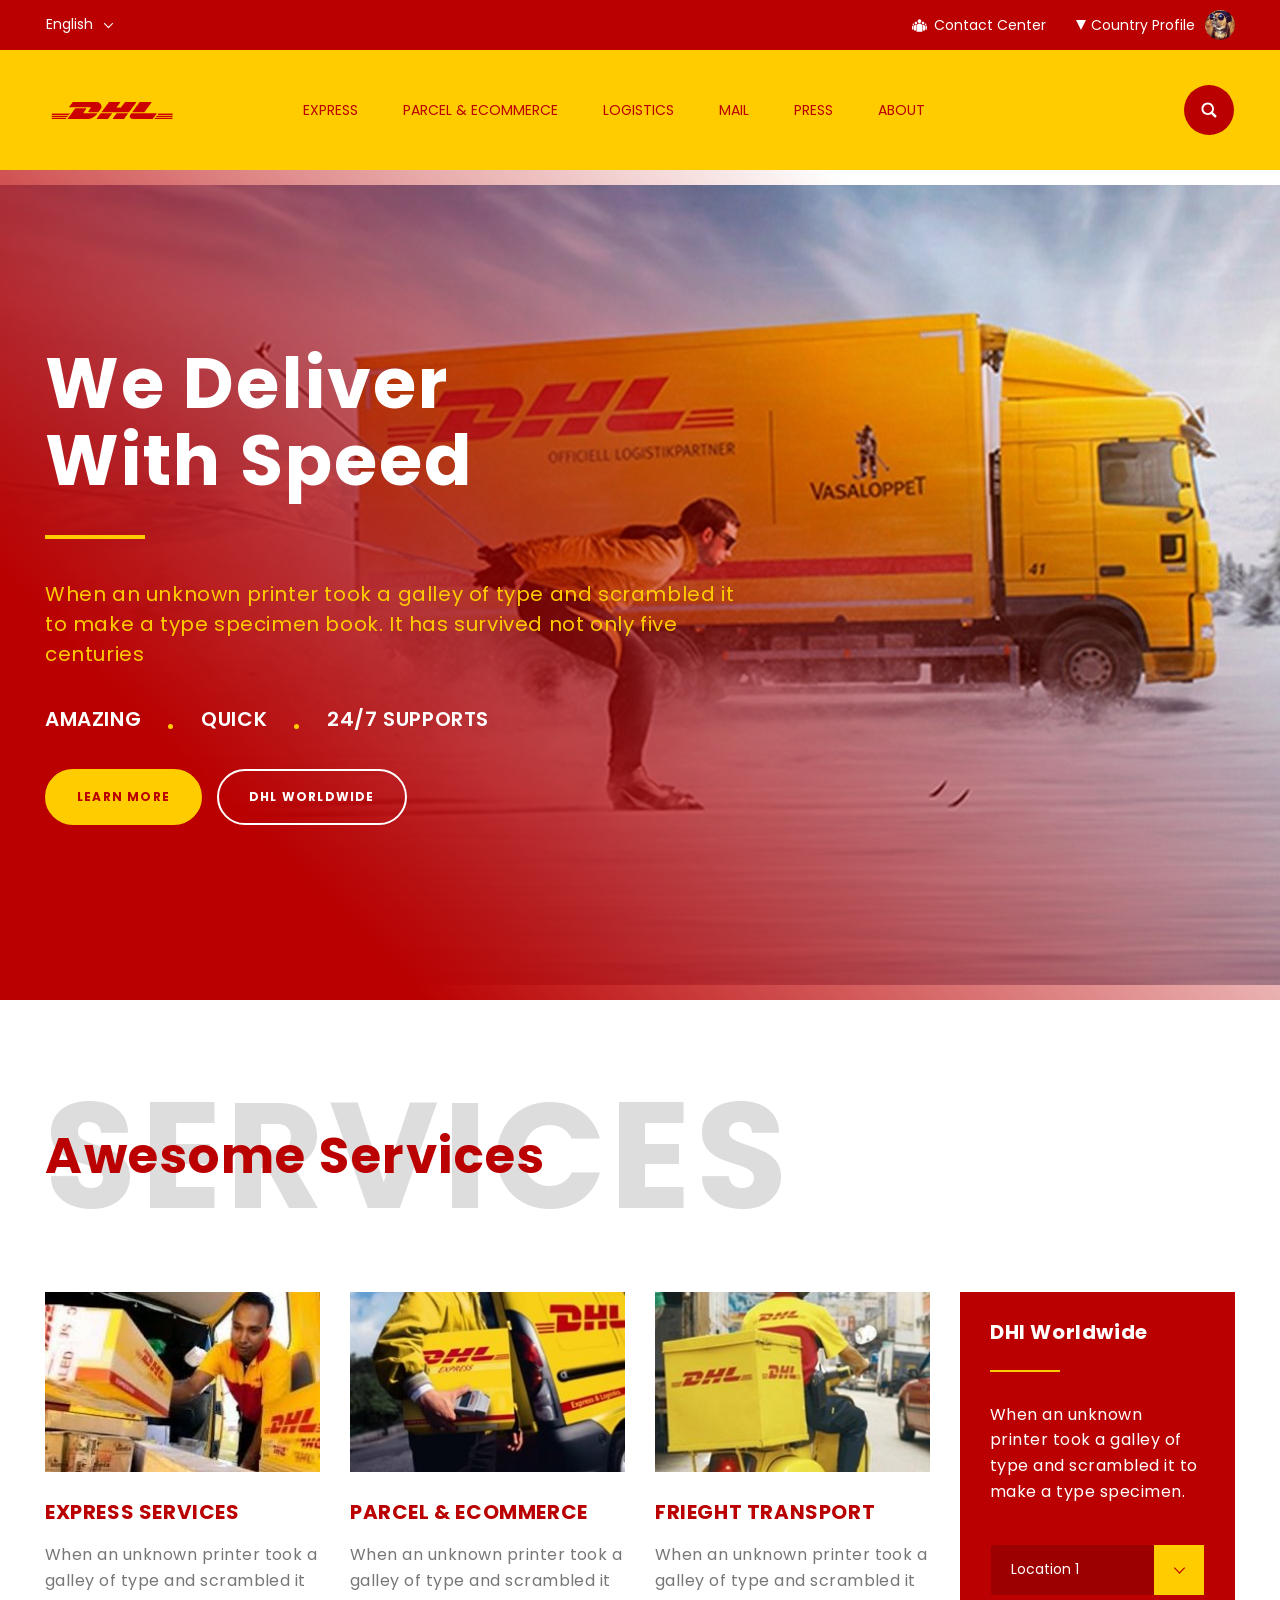
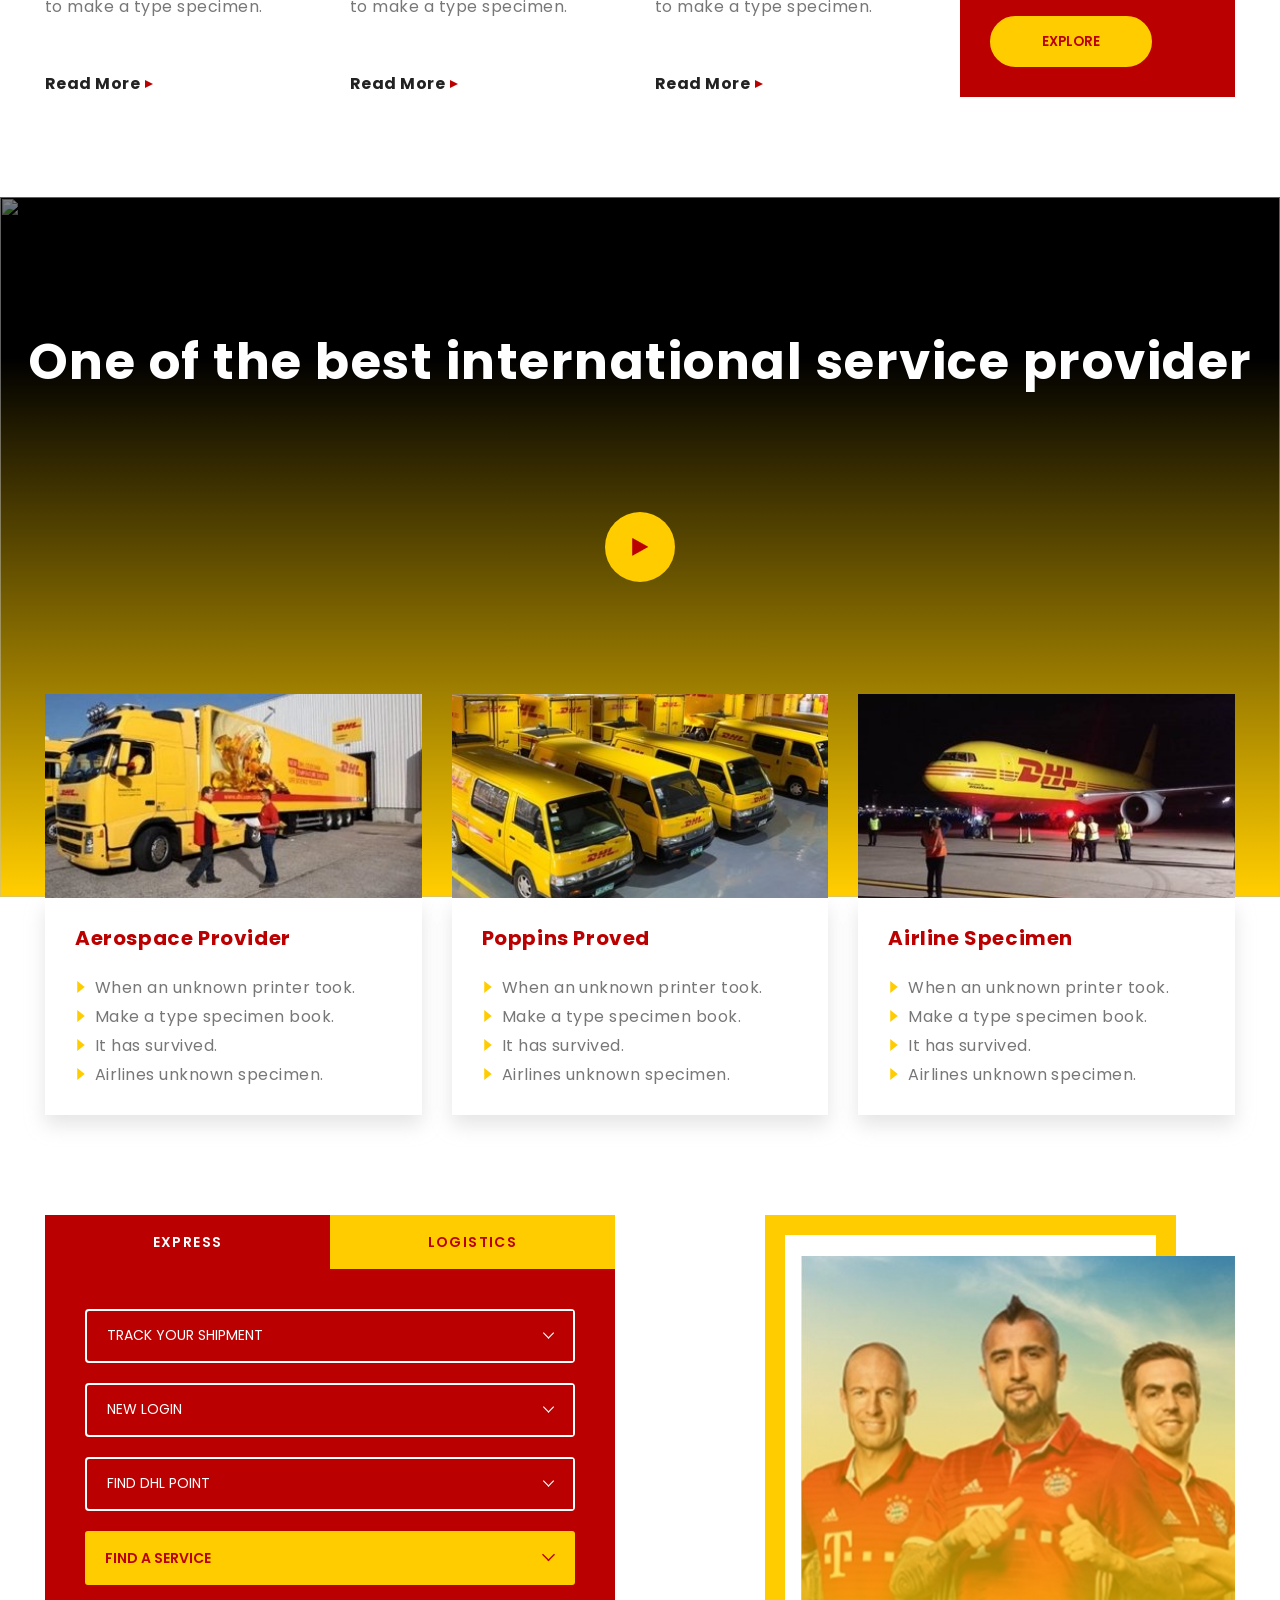
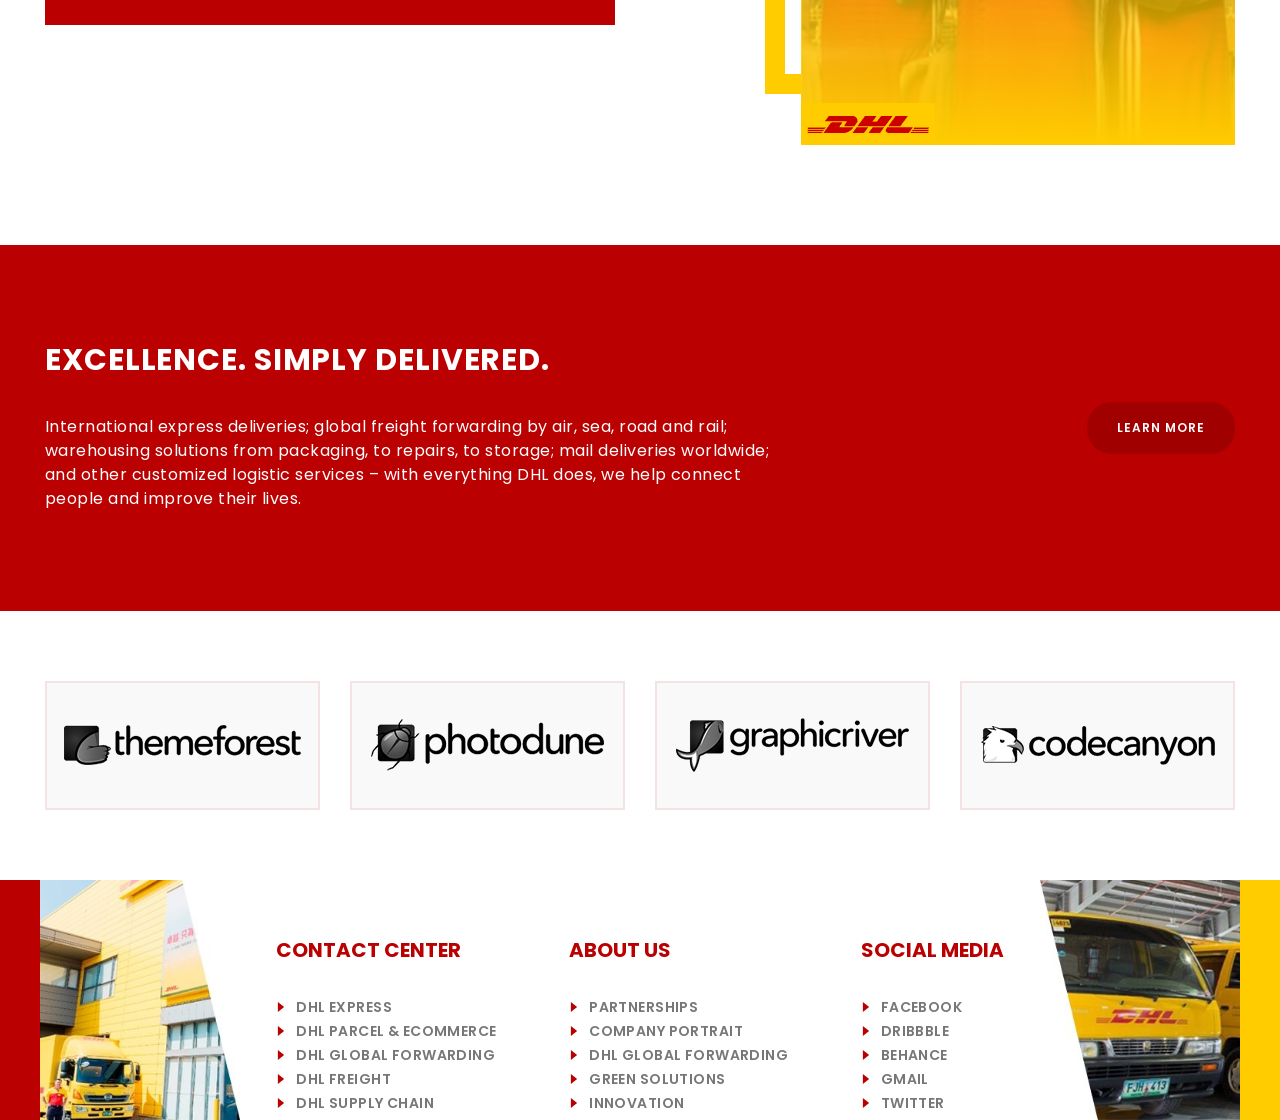
==== commit ca61df5e: "Update index.html" ====
--- a/index.html
+++ b/index.html
@@ -1,5 +1,5 @@
 <!DOCTYPE html>
-<html lang="ru">
+<html lang="en">
 	<head>
 		<title>Главная</title>
 		<meta charset="UTF-8">
@@ -29,7 +29,7 @@
 					<div class="top-header__item top-header__item_p">
 						<span class="top-header__arrow"></span>
 						<a href="#" class="top-header__link">Country Profile</a>
-						<div class="top-header__avatar"><img src="/img/header/avatar.jpg" alt=""></div>
+						<div class="top-header__avatar"><img src="img/header/avatar.jpg" alt=""></div>
 						<ul class="top-header__sublist">
 							<li class="top-header__subitem"><a href="" class="top-header__sublink">My Profile</a></li>
 							<li class="top-header__subitem"><a href="" class="top-header__sublink">Settings</a></li>
@@ -43,7 +43,7 @@
 	<div class="header__main main-header">
 		<div class="_container">
 			<div class="main-header__row">
-				<a href="" class="main-header__logo"><img src="/img/header/main_logo.png" alt=""></a>
+				<a href="" class="main-header__logo"><img src="img/header/main_logo.png" alt=""></a>
 				<div class="main-header__menu menu">
 					<div class="menu__icon">
 						<span></span>
@@ -88,27 +88,9 @@
 			</div>
 		</div>
 	</div>
-</header>
-<!-- ===== Выбор бургера ========================================= -->
-<!-- burger_jq.kit -->
-<!-- burger_js.kit -->
-<!-- ========== Шаблон бургера =================================== -->
-<!-- 
-				<div class="header__menu menu">
-					<div class="menu__icon icon-menu">
-						<span></span>
-						<span></span>
-						<span></span>
-					</div>
-					<nav class="menu__body">
-						<ul class="menu__list">
-							<li><a href="" class="menu__link"></a></li>
-						</ul>
-					</nav>
-				</div>
-			 -->
-<!-- ============================================================ -->			<main class="page">
-				<section class="page__main main-page">
+</header>	
+<main class="page">
+	<section class="page__main main-page">
 					<div class="main-page__container _container">
 						<div class="main-page__body">
 							<h1 class="main-page__title">
@@ -140,7 +122,7 @@
 							<div class="services-page__column">
 								<div class="services-page__item item-services">
 									<div class="item-services__image _ibg">
-										<img src="/img/services/01.jpg" alt="">
+										<img src="img/services/01.jpg" alt="">
 									</div>
 									<h4 class="item-services__title">Express Services</h4>
 									<p class="item-services__text">
@@ -152,7 +134,7 @@
 							<div class="services-page__column">
 								<div class="services-page__item item-services">
 									<div class="item-services__image _ibg">
-										<img src="/img/services/02.jpg" alt="">
+										<img src="img/services/02.jpg" alt="">
 									</div>
 									<h4 class="item-services__title">parcel & ecommerce</h4>
 									<p class="item-services__text">
@@ -164,7 +146,7 @@
 							<div class="services-page__column">
 								<div class="services-page__item item-services">
 									<div class="item-services__image _ibg">
-										<img src="/img/services/03.jpg" alt="">
+										<img src="img/services/03.jpg" alt="">
 									</div>
 									<h4 class="item-services__title">frieght transport</h4>
 									<p class="item-services__text">
@@ -197,9 +179,9 @@
 						<h2 class="video-provider__title">One of the best international service provider</h2>
 						<div id="player"></div>
 						<div id="thumbnail_container" class="thumbnail_container">
-							<img src="/img/video/bg.jpg" class="thumbnail" id="thumbnail" />
+							<img src="img/video/bg.jpg" class="thumbnail" id="thumbnail" />
 							<div class="start-video">
-								<div class="play-button"><img src="/img/video/play_btn.png" alt=""></div>
+								<div class="play-button"><img src="img/video/play_btn.png" alt=""></div>
 							</div>
 						</div>
 					</div>
@@ -208,7 +190,7 @@
 							<div class="provider-page__column">
 								<div class="provider-page__item item-provider">
 									<div class="item-provider__image _ibg">
-										<img src="/img/video/01.jpg" alt="">
+										<img src="img/video/01.jpg" alt="">
 									</div>
 									<div class="item-provider__body">
 										<h3 class="item-provider__title">Aerospace Provider
@@ -226,7 +208,7 @@
 							<div class="provider-page__column">
 								<div class="provider-page__item item-provider">
 									<div class="item-provider__image _ibg">
-										<img src="/img/video/02.jpg" alt="">
+										<img src="img/video/02.jpg" alt="">
 									</div>
 									<div class="item-provider__body">
 										<h3 class="item-provider__title">Poppins Proved</h3>
@@ -242,7 +224,7 @@
 							<div class="provider-page__column">
 								<div class="provider-page__item item-provider">
 									<div class="item-provider__image _ibg">
-										<img src="/img/video/03.jpg" alt="">
+										<img src="img/video/03.jpg" alt="">
 									</div>
 									<div class="item-provider__body">
 										<h3 class="item-provider__title">Airline Specimen</h3>
@@ -335,7 +317,7 @@
 							<div class="express-page__column">
 								<div class="express-page__item item-express-image">
 									<div class="item-express-image__border"></div>
-									<div class="item-express-image__img"><img src="/img/express/bg.jpg" alt=""></div>
+									<div class="item-express-image__img"><img src="img/express/bg.jpg" alt=""></div>
 								</div>
 							</div>
 						</div>
@@ -359,22 +341,22 @@
 						<div class="brands-page__row">
 							<div class="brands-page__column">
 								<div class="brands-page__item">
-									<img src="/img/brands/01.png" alt="">
+									<img src="img/brands/01.png" alt="">
 								</div>
 							</div>
 							<div class="brands-page__column">
 								<div class="brands-page__item">
-									<img src="/img/brands/02.png" alt="">
+									<img src="img/brands/02.png" alt="">
 								</div>
 							</div>
 							<div class="brands-page__column">
 								<div class="brands-page__item">
-									<img src="/img/brands/03.png" alt="">
+									<img src="img/brands/03.png" alt="">
 								</div>
 							</div>
 							<div class="brands-page__column">
 								<div class="brands-page__item">
-									<img src="/img/brands/04.png" alt="">
+									<img src="img/brands/04.png" alt="">
 								</div>
 							</div>
 						</div>
@@ -385,7 +367,7 @@
 	<div class="footer__row">
 		<div class="footer__column footer__column_left">
 			<div class="footer__aside_r"></div>
-			<img src="/img/footer/left.jpg" alt="">
+			<img src="img/footer/left.jpg" alt="">
 		</div>
 		<div class="footer__column footer__column_center">
 			<div class="footer__body body-footer">
@@ -442,7 +424,7 @@
 			</div>
 		</div>
 		<div class="footer__column footer__column_right">
-			<img src="/img/footer/right.jpg" alt="">
+			<img src="img/footer/right.jpg" alt="">
 			<div class="footer__aside_y"></div>
 		</div>
 	</div>
--- a/css/style.css
+++ b/css/style.css
@@ -1,48 +1,48 @@
 @charset "UTF-8";
 @import url(https://fonts.googleapis.com/css?family=Poppins:regular,600,700,800&display=swap&subset=cyrillic-ext);
 ._container {
-  max-width: 1190px;
-  margin: 0 auto;
-  width: 100%;
+	max-width: 1190px;
+	margin: 0 auto;
+	width: 100%;
 }
 @media (max-width: 1202px) {
-  ._container {
-    max-width: 970px;
-  }
-}
-@media (max-width: 991.98px) {
-  ._container {
-    max-width: 750px;
-  }
-}
-@media (max-width: 767.98px) {
-  ._container {
-    max-width: none;
-    padding: 0 10px;
-  }
+	._container {
+		max-width: 970px;
+	}
+}
+@media (max-width: 991.98px) {
+	._container {
+		max-width: 750px;
+	}
+}
+@media (max-width: 767.98px) {
+	._container {
+		max-width: none;
+		padding: 0 10px;
+	}
 }
 
 * {
-  padding: 0px;
-  margin: 0px;
-  border: 0px;
+	padding: 0px;
+	margin: 0px;
+	border: 0px;
 }
 
 *,
 *:before,
 *:after {
-  -webkit-box-sizing: border-box;
-  box-sizing: border-box;
+	-webkit-box-sizing: border-box;
+	box-sizing: border-box;
 }
 
 :focus,
 :active {
-  outline: none;
+	outline: none;
 }
 
 a:focus,
 a:active {
-  outline: none;
+	outline: none;
 }
 
 aside,
@@ -51,57 +51,57 @@
 header,
 section,
 main {
-  display: block;
+	display: block;
 }
 
 html,
 body {
-  height: 100%;
-  min-width: 320px;
+	height: 100%;
+	min-width: 320px;
 }
 
 body {
-  line-height: 1;
-  font-family: "Poppins";
-  -ms-text-size-adjust: 100%;
-  -moz-text-size-adjust: 100%;
-  -webkit-text-size-adjust: 100%;
+	line-height: 1;
+	font-family: "Poppins";
+	-ms-text-size-adjust: 100%;
+	-moz-text-size-adjust: 100%;
+	-webkit-text-size-adjust: 100%;
 }
 
 input,
 button,
 textarea {
-  font-family: "Poppins";
+	font-family: "Poppins";
 }
 
 input::-ms-clear {
-  display: none;
+	display: none;
 }
 
 button {
-  cursor: pointer;
+	cursor: pointer;
 }
 
 button::-moz-focus-inner {
-  padding: 0;
-  border: 0;
+	padding: 0;
+	border: 0;
 }
 
 a,
 a:visited {
-  text-decoration: none;
+	text-decoration: none;
 }
 
 a:hover {
-  text-decoration: none;
+	text-decoration: none;
 }
 
 ul li {
-  list-style: none;
+	list-style: none;
 }
 
 img {
-  vertical-align: top;
+	vertical-align: top;
 }
 
 h1,
@@ -110,3473 +110,3030 @@
 h4,
 h5,
 h6 {
-  font-weight: inherit;
-  font-size: inherit;
+	font-weight: inherit;
+	font-size: inherit;
 }
 
 .btn {
-  display: -webkit-inline-box;
-  display: -ms-inline-flexbox;
-  display: inline-flex;
-  padding: 0px 0px;
+	display: -webkit-inline-box;
+	display: -ms-inline-flexbox;
+	display: inline-flex;
+	padding: 0px 0px;
 }
 .btn._fw {
-  width: 100%;
+	width: 100%;
 }
 
 .select {
-  position: relative;
-  line-height: 1;
+	position: relative;
+	line-height: 1;
 }
 .select__item {
-  position: relative;
-  width: auto;
+	position: relative;
+	width: auto;
 }
 .select__title {
-  color: #fff;
-  border: 1px solid #ba0000;
-  background-color: #ba0000;
-  cursor: pointer;
-  border-radius: 4px;
-}
-@media (max-width: 991.98px) {
-  .select__title {
-    font-size: 14px;
-  }
+	color: #fff;
+	border: 1px solid #ba0000;
+	background-color: #ba0000;
+	cursor: pointer;
+	border-radius: 4px;
+}
+@media (max-width: 991.98px) {
+	.select__title {
+		font-size: 14px;
+	}
 }
 .select__value {
-  display: -webkit-box;
-  display: -ms-flexbox;
-  display: flex;
-  font-size: 14px;
-  height: 30px;
-  padding: 0px 0px;
-  -webkit-box-align: center;
-      -ms-flex-align: center;
-          align-items: center;
-  -webkit-box-pack: justify;
-      -ms-flex-pack: justify;
-          justify-content: space-between;
-  -webkit-box-orient: horizontal;
-  -webkit-box-direction: reverse;
-      -ms-flex-direction: row-reverse;
-          flex-direction: row-reverse;
-}
-@media (max-width: 767.98px) {
-  .select__value {
-    height: 16px;
-  }
-}
-@media (max-width: 479.98px) {
-  .select__value {
-    font-size: 12px;
-  }
+	display: -webkit-box;
+	display: -ms-flexbox;
+	display: flex;
+	font-size: 14px;
+	height: 30px;
+	padding: 0px 0px;
+	-webkit-box-align: center;
+	-ms-flex-align: center;
+	align-items: center;
+	-webkit-box-pack: justify;
+	-ms-flex-pack: justify;
+	justify-content: space-between;
+	-webkit-box-orient: horizontal;
+	-webkit-box-direction: reverse;
+	-ms-flex-direction: row-reverse;
+	flex-direction: row-reverse;
+}
+@media (max-width: 767.98px) {
+	.select__value {
+		height: 16px;
+	}
+}
+@media (max-width: 479.98px) {
+	.select__value {
+		font-size: 12px;
+	}
 }
 .select__value span {
-  height: 16px;
-  overflow: hidden;
-  display: -webkit-box;
-  -webkit-line-clamp: 1;
-  -webkit-box-orient: vertical;
-}
-@media (max-width: 479.98px) {
-  .select__value span {
-    height: 14px;
-  }
+	height: 16px;
+	overflow: hidden;
+	display: -webkit-box;
+	-webkit-line-clamp: 1;
+	-webkit-box-orient: vertical;
+}
+@media (max-width: 479.98px) {
+	.select__value span {
+		height: 14px;
+	}
 }
 .select__value:before {
-  content: "";
-  display: inline-block;
-  -webkit-transition: all 0.3s ease 0s;
-  -o-transition: all 0.3s ease 0s;
-  transition: all 0.3s ease 0s;
-  width: 11px;
-  height: 7px;
-  margin: 0px 0px 0px 10px;
-  background: url("../../img/icons/arrow_w.svg") center/100% no-repeat;
-}
-@media (max-width: 479.98px) {
-  .select__value:before {
-    margin: 0px 0px 0px 7px;
-    background: url("../../img/icons/arrow_w.svg") center -4px/100% no-repeat;
-  }
+	content: "";
+	display: inline-block;
+	-webkit-transition: all 0.3s ease 0s;
+	-o-transition: all 0.3s ease 0s;
+	transition: all 0.3s ease 0s;
+	width: 11px;
+	height: 7px;
+	margin: 0px 0px 0px 10px;
+	background: url("../img/icons/arrow_w.svg") center/100% no-repeat;
+}
+@media (max-width: 479.98px) {
+	.select__value:before {
+		margin: 0px 0px 0px 7px;
+		background: url("../img/icons/arrow_w.svg") center -4px/100% no-repeat;
+	}
 }
 .select__input {
-  width: 100%;
-  background-color: transparent;
-  height: 100%;
+	width: 100%;
+	background-color: transparent;
+	height: 100%;
 }
 .select__options {
-  color: #fff;
-  display: none;
-  position: absolute;
-  top: 35px;
-  border-radius: 0 0 4px 4px;
-  min-width: 100%;
-  left: 0;
-  background-color: #ba0000;
-  border: 1px solid #fff;
-  border-top: 0;
-  font-size: 14px;
-  padding: 0px 0px 0px 0px;
-}
-@media (max-width: 767.98px) {
-  .select__options {
-    top: 23px;
-  }
-}
-@media (max-width: 479.98px) {
-  .select__options {
-    top: 20px;
-  }
+	color: #fff;
+	display: none;
+	position: absolute;
+	top: 35px;
+	border-radius: 0 0 4px 4px;
+	min-width: 100%;
+	left: 0;
+	background-color: #ba0000;
+	border: 1px solid #fff;
+	border-top: 0;
+	font-size: 14px;
+	padding: 0px 0px 0px 0px;
+}
+@media (max-width: 767.98px) {
+	.select__options {
+		top: 23px;
+	}
+}
+@media (max-width: 479.98px) {
+	.select__options {
+		top: 20px;
+	}
 }
 .select__option {
-  cursor: pointer;
-  padding: 5px 15px;
-  margin: 0px 0px 0px 0px;
-  font-size: 15px;
-  border-top: 1px solid #fff;
-}
-@media (max-width: 479.98px) {
-  .select__option {
-    font-size: 12px;
-  }
+	cursor: pointer;
+	padding: 5px 15px;
+	margin: 0px 0px 0px 0px;
+	font-size: 15px;
+	border-top: 1px solid #fff;
+}
+@media (max-width: 479.98px) {
+	.select__option {
+		font-size: 12px;
+	}
 }
 .select__option:last-child {
-  border-bottom: 1px solid #fff;
+	border-bottom: 1px solid #fff;
 }
 @media (min-width: 992px) {
-  .select__option:hover {
-    background: #ffcc00;
-    color: #ba0000;
-  }
+	.select__option:hover {
+		background: #ffcc00;
+		color: #ba0000;
+	}
 }
 .select._active {
-  z-index: 5;
+	z-index: 5;
 }
 .select._active .select__value:before {
-  -webkit-transform: rotate(180deg);
-      -ms-transform: rotate(180deg);
-          transform: rotate(180deg);
+	-webkit-transform: rotate(180deg);
+	-ms-transform: rotate(180deg);
+	transform: rotate(180deg);
 }
 .select._active .select__options {
-  display: block;
+	display: block;
 }
 
 .item-services_red__form .select {
-  position: relative;
-  line-height: 1;
-  margin: 0px 0px 20px 0px;
+	position: relative;
+	line-height: 1;
+	margin: 0px 0px 20px 0px;
 }
 .item-services_red__form .select__item {
-  position: relative;
-  width: auto;
+	position: relative;
+	width: auto;
 }
 .item-services_red__form .select__title {
-  color: #fff;
-  background-color: #9d0000;
-  cursor: pointer;
-}
-@media (max-width: 991.98px) {
-  .item-services_red__form .select__title {
-    font-size: 14px;
-  }
+	color: #fff;
+	background-color: #9d0000;
+	cursor: pointer;
+}
+@media (max-width: 991.98px) {
+	.item-services_red__form .select__title {
+		font-size: 14px;
+	}
 }
 .item-services_red__form .select__value {
-  display: -webkit-box;
-  display: -ms-flexbox;
-  display: flex;
-  font-size: 14px;
-  height: 50px;
-  padding: 0px 0px 0px 20px;
-  -webkit-box-align: center;
-      -ms-flex-align: center;
-          align-items: center;
-  -webkit-box-pack: justify;
-      -ms-flex-pack: justify;
-          justify-content: space-between;
-  -webkit-box-orient: horizontal;
-  -webkit-box-direction: reverse;
-      -ms-flex-direction: row-reverse;
-          flex-direction: row-reverse;
-}
-@media (max-width: 991.98px) {
-  .item-services_red__form .select__value {
-    height: 35px;
-  }
-}
-@media (max-width: 479.98px) {
-  .item-services_red__form .select__value {
-    font-size: 12px;
-  }
+	display: -webkit-box;
+	display: -ms-flexbox;
+	display: flex;
+	font-size: 14px;
+	height: 50px;
+	padding: 0px 0px 0px 20px;
+	-webkit-box-align: center;
+	-ms-flex-align: center;
+	align-items: center;
+	-webkit-box-pack: justify;
+	-ms-flex-pack: justify;
+	justify-content: space-between;
+	-webkit-box-orient: horizontal;
+	-webkit-box-direction: reverse;
+	-ms-flex-direction: row-reverse;
+	flex-direction: row-reverse;
+}
+@media (max-width: 991.98px) {
+	.item-services_red__form .select__value {
+		height: 35px;
+	}
+}
+@media (max-width: 479.98px) {
+	.item-services_red__form .select__value {
+		font-size: 12px;
+	}
 }
 .item-services_red__form .select__value span {
-  height: 16px;
-  overflow: hidden;
-  display: -webkit-box;
-  -webkit-line-clamp: 1;
-  -webkit-box-orient: vertical;
-}
-@media (max-width: 479.98px) {
-  .item-services_red__form .select__value span {
-    height: 14px;
-  }
+	height: 16px;
+	overflow: hidden;
+	display: -webkit-box;
+	-webkit-line-clamp: 1;
+	-webkit-box-orient: vertical;
+}
+@media (max-width: 479.98px) {
+	.item-services_red__form .select__value span {
+		height: 14px;
+	}
 }
 .item-services_red__form .select__value:before {
-  content: "";
-  display: inline-block;
-  -webkit-transition: all 0.3s ease 0s;
-  -o-transition: all 0.3s ease 0s;
-  transition: all 0.3s ease 0s;
-  width: 50px;
-  height: 50px;
-  margin: 0px 0px 0px 10px;
-  background: url("../../img/icons/arrow_r.svg") center/25% no-repeat, #ffcc00;
-}
-@media (max-width: 991.98px) {
-  .item-services_red__form .select__value:before {
-    width: 35px;
-    height: 35px;
-  }
+	content: "";
+	display: inline-block;
+	-webkit-transition: all 0.3s ease 0s;
+	-o-transition: all 0.3s ease 0s;
+	transition: all 0.3s ease 0s;
+	width: 50px;
+	height: 50px;
+	margin: 0px 0px 0px 10px;
+	background: url("../img/icons/arrow_r.svg") center/25% no-repeat, #ffcc00;
+}
+@media (max-width: 991.98px) {
+	.item-services_red__form .select__value:before {
+		width: 35px;
+		height: 35px;
+	}
 }
 .item-services_red__form .select__input {
-  width: 100%;
-  background-color: transparent;
-  height: 100%;
+	width: 100%;
+	background-color: transparent;
+	height: 100%;
 }
 .item-services_red__form .select__options {
-  color: #fff;
-  display: none;
-  position: absolute;
-  top: 50px;
-  border-radius: 0 0 4px 4px;
-  min-width: 100%;
-  left: 0;
-  background-color: #ba0000;
-  border: 1px solid #fff;
-  border-top: 0;
-  font-size: 14px;
-  padding: 0px 0px 0px 0px;
-}
-@media (max-width: 991.98px) {
-  .item-services_red__form .select__options {
-    top: 35px;
-  }
-}
-@media (max-width: 479.98px) {
-  .item-services_red__form .select__options {
-    top: 35px;
-  }
+	color: #fff;
+	display: none;
+	position: absolute;
+	top: 50px;
+	border-radius: 0 0 4px 4px;
+	min-width: 100%;
+	left: 0;
+	background-color: #ba0000;
+	border: 1px solid #fff;
+	border-top: 0;
+	font-size: 14px;
+	padding: 0px 0px 0px 0px;
+}
+@media (max-width: 991.98px) {
+	.item-services_red__form .select__options {
+		top: 35px;
+	}
+}
+@media (max-width: 479.98px) {
+	.item-services_red__form .select__options {
+		top: 35px;
+	}
 }
 .item-services_red__form .select__option {
-  cursor: pointer;
-  padding: 15px 15px;
-  margin: 0px 0px 0px 0px;
-  font-size: 15px;
-  border-top: 1px solid #fff;
-}
-@media (max-width: 991.98px) {
-  .item-services_red__form .select__option {
-    padding: 10px 15px;
-  }
-}
-@media (max-width: 479.98px) {
-  .item-services_red__form .select__option {
-    font-size: 12px;
-  }
+	cursor: pointer;
+	padding: 15px 15px;
+	margin: 0px 0px 0px 0px;
+	font-size: 15px;
+	border-top: 1px solid #fff;
+}
+@media (max-width: 991.98px) {
+	.item-services_red__form .select__option {
+		padding: 10px 15px;
+	}
+}
+@media (max-width: 479.98px) {
+	.item-services_red__form .select__option {
+		font-size: 12px;
+	}
 }
 .item-services_red__form .select__option:last-child {
-  border-bottom: 1px solid #fff;
+	border-bottom: 1px solid #fff;
 }
 @media (min-width: 992px) {
-  .item-services_red__form .select__option:hover {
-    background: #ffcc00;
-    color: #ba0000;
-  }
+	.item-services_red__form .select__option:hover {
+		background: #ffcc00;
+		color: #ba0000;
+	}
 }
 .item-services_red__form .select._active {
-  z-index: 5;
+	z-index: 5;
 }
 .item-services_red__form .select._active .select__value:before {
-  -webkit-transform: none;
-      -ms-transform: none;
-          transform: none;
-  background: url("../../img/icons/arrow_r_rev.svg") center/25% no-repeat, #ffcc00;
+	-webkit-transform: none;
+	-ms-transform: none;
+	transform: none;
+	background: url("../img/icons/arrow_r_rev.svg") center/25% no-repeat, #ffcc00;
 }
 .item-services_red__form .select._active .select__options {
-  display: block;
+	display: block;
 }
 
 .express-select1 .select,
 .express-select2 .select,
 .express-select3 .select {
-  position: relative;
-  line-height: 1;
-  margin: 0px 0px 20px 0px;
-}
-@media (max-width: 767.98px) {
-  .express-select1 .select,
-.express-select2 .select,
-.express-select3 .select {
-    margin: 0px 0px 15px 0px;
-  }
+	position: relative;
+	line-height: 1;
+	margin: 0px 0px 20px 0px;
+}
+@media (max-width: 767.98px) {
+	.express-select1 .select,
+	.express-select2 .select,
+	.express-select3 .select {
+		margin: 0px 0px 15px 0px;
+	}
 }
 .express-select1 .select__item,
 .express-select2 .select__item,
 .express-select3 .select__item {
-  position: relative;
-  width: auto;
+	position: relative;
+	width: auto;
 }
 .express-select1 .select__title,
 .express-select2 .select__title,
 .express-select3 .select__title {
-  color: #fff;
-  background-color: #ba0000;
-  border: 2px solid #fff;
-  cursor: pointer;
-  text-transform: uppercase;
-}
-@media (max-width: 991.98px) {
-  .express-select1 .select__title,
-.express-select2 .select__title,
-.express-select3 .select__title {
-    font-size: 14px;
-  }
+	color: #fff;
+	background-color: #ba0000;
+	border: 2px solid #fff;
+	cursor: pointer;
+	text-transform: uppercase;
+}
+@media (max-width: 991.98px) {
+	.express-select1 .select__title,
+	.express-select2 .select__title,
+	.express-select3 .select__title {
+		font-size: 14px;
+	}
 }
 .express-select1 .select__value,
 .express-select2 .select__value,
 .express-select3 .select__value {
-  display: -webkit-box;
-  display: -ms-flexbox;
-  display: flex;
-  font-size: 14px;
-  height: 50px;
-  padding: 0px 0px 0px 20px;
-  -webkit-box-align: center;
-      -ms-flex-align: center;
-          align-items: center;
-  -webkit-box-pack: justify;
-      -ms-flex-pack: justify;
-          justify-content: space-between;
-  -webkit-box-orient: horizontal;
-  -webkit-box-direction: reverse;
-      -ms-flex-direction: row-reverse;
-          flex-direction: row-reverse;
-}
-@media (max-width: 991.98px) {
-  .express-select1 .select__value,
-.express-select2 .select__value,
-.express-select3 .select__value {
-    height: 35px;
-  }
-}
-@media (max-width: 479.98px) {
-  .express-select1 .select__value,
-.express-select2 .select__value,
-.express-select3 .select__value {
-    font-size: 12px;
-  }
+	display: -webkit-box;
+	display: -ms-flexbox;
+	display: flex;
+	font-size: 14px;
+	height: 50px;
+	padding: 0px 0px 0px 20px;
+	-webkit-box-align: center;
+	-ms-flex-align: center;
+	align-items: center;
+	-webkit-box-pack: justify;
+	-ms-flex-pack: justify;
+	justify-content: space-between;
+	-webkit-box-orient: horizontal;
+	-webkit-box-direction: reverse;
+	-ms-flex-direction: row-reverse;
+	flex-direction: row-reverse;
+}
+@media (max-width: 991.98px) {
+	.express-select1 .select__value,
+	.express-select2 .select__value,
+	.express-select3 .select__value {
+		height: 35px;
+	}
+}
+@media (max-width: 479.98px) {
+	.express-select1 .select__value,
+	.express-select2 .select__value,
+	.express-select3 .select__value {
+		font-size: 12px;
+	}
 }
 .express-select1 .select__value span,
 .express-select2 .select__value span,
 .express-select3 .select__value span {
-  height: 16px;
-  overflow: hidden;
-  display: -webkit-box;
-  -webkit-line-clamp: 1;
-  -webkit-box-orient: vertical;
-}
-@media (max-width: 479.98px) {
-  .express-select1 .select__value span,
-.express-select2 .select__value span,
-.express-select3 .select__value span {
-    height: 14px;
-  }
+	height: 16px;
+	overflow: hidden;
+	display: -webkit-box;
+	-webkit-line-clamp: 1;
+	-webkit-box-orient: vertical;
+}
+@media (max-width: 479.98px) {
+	.express-select1 .select__value span,
+	.express-select2 .select__value span,
+	.express-select3 .select__value span {
+		height: 14px;
+	}
 }
 .express-select1 .select__value:before,
 .express-select2 .select__value:before,
 .express-select3 .select__value:before {
-  content: "";
-  display: inline-block;
-  -webkit-transition: all 0.3s ease 0s;
-  -o-transition: all 0.3s ease 0s;
-  transition: all 0.3s ease 0s;
-  width: 50px;
-  height: 50px;
-  margin: 0px 0px 0px 10px;
-  background: url("../../img/icons/arrow_w.svg") center/25% no-repeat, #ba0000;
-}
-@media (max-width: 991.98px) {
-  .express-select1 .select__value:before,
-.express-select2 .select__value:before,
-.express-select3 .select__value:before {
-    width: 35px;
-    height: 35px;
-  }
+	content: "";
+	display: inline-block;
+	-webkit-transition: all 0.3s ease 0s;
+	-o-transition: all 0.3s ease 0s;
+	transition: all 0.3s ease 0s;
+	width: 50px;
+	height: 50px;
+	margin: 0px 0px 0px 10px;
+	background: url("../img/icons/arrow_w.svg") center/25% no-repeat, #ba0000;
+}
+@media (max-width: 991.98px) {
+	.express-select1 .select__value:before,
+	.express-select2 .select__value:before,
+	.express-select3 .select__value:before {
+		width: 35px;
+		height: 35px;
+	}
 }
 .express-select1 .select__input,
 .express-select2 .select__input,
 .express-select3 .select__input {
-  width: 100%;
-  background-color: transparent;
-  height: 100%;
+	width: 100%;
+	background-color: transparent;
+	height: 100%;
 }
 .express-select1 .select__options,
 .express-select2 .select__options,
 .express-select3 .select__options {
-  color: #fff;
-  display: none;
-  position: absolute;
-  top: 50px;
-  min-width: 100%;
-  left: 0;
-  background-color: #ba0000;
-  border: 1px solid #fff;
-  border-top: 0;
-  font-size: 14px;
-  padding: 0px 0px 0px 0px;
-}
-@media (max-width: 991.98px) {
-  .express-select1 .select__options,
-.express-select2 .select__options,
-.express-select3 .select__options {
-    top: 35px;
-  }
-}
-@media (max-width: 479.98px) {
-  .express-select1 .select__options,
-.express-select2 .select__options,
-.express-select3 .select__options {
-    top: 35px;
-  }
+	color: #fff;
+	display: none;
+	position: absolute;
+	top: 50px;
+	min-width: 100%;
+	left: 0;
+	background-color: #ba0000;
+	border: 1px solid #fff;
+	border-top: 0;
+	font-size: 14px;
+	padding: 0px 0px 0px 0px;
+}
+@media (max-width: 991.98px) {
+	.express-select1 .select__options,
+	.express-select2 .select__options,
+	.express-select3 .select__options {
+		top: 35px;
+	}
+}
+@media (max-width: 479.98px) {
+	.express-select1 .select__options,
+	.express-select2 .select__options,
+	.express-select3 .select__options {
+		top: 35px;
+	}
 }
 .express-select1 .select__option,
 .express-select2 .select__option,
 .express-select3 .select__option {
-  cursor: pointer;
-  padding: 15px 15px;
-  margin: 0px 0px 0px 0px;
-  font-size: 15px;
-  border-top: 1px solid #fff;
-}
-@media (max-width: 991.98px) {
-  .express-select1 .select__option,
-.express-select2 .select__option,
-.express-select3 .select__option {
-    padding: 10px 15px;
-  }
-}
-@media (max-width: 479.98px) {
-  .express-select1 .select__option,
-.express-select2 .select__option,
-.express-select3 .select__option {
-    font-size: 12px;
-  }
+	cursor: pointer;
+	padding: 15px 15px;
+	margin: 0px 0px 0px 0px;
+	font-size: 15px;
+	border-top: 1px solid #fff;
+}
+@media (max-width: 991.98px) {
+	.express-select1 .select__option,
+	.express-select2 .select__option,
+	.express-select3 .select__option {
+		padding: 10px 15px;
+	}
+}
+@media (max-width: 479.98px) {
+	.express-select1 .select__option,
+	.express-select2 .select__option,
+	.express-select3 .select__option {
+		font-size: 12px;
+	}
 }
 .express-select1 .select__option:last-child,
 .express-select2 .select__option:last-child,
 .express-select3 .select__option:last-child {
-  border-bottom: 1px solid #fff;
+	border-bottom: 1px solid #fff;
 }
 @media (min-width: 992px) {
-  .express-select1 .select__option:hover,
-.express-select2 .select__option:hover,
-.express-select3 .select__option:hover {
-    background: #ffcc00;
-    color: #ba0000;
-  }
+	.express-select1 .select__option:hover,
+	.express-select2 .select__option:hover,
+	.express-select3 .select__option:hover {
+		background: #ffcc00;
+		color: #ba0000;
+	}
 }
 .express-select1 .select._active,
 .express-select2 .select._active,
 .express-select3 .select._active {
-  z-index: 5;
+	z-index: 5;
 }
 .express-select1 .select._active .select__value:before,
 .express-select2 .select._active .select__value:before,
 .express-select3 .select._active .select__value:before {
-  -webkit-transform: none;
-      -ms-transform: none;
-          transform: none;
-  background: url("../../img/icons/arrow_w_rev.svg") center/25% no-repeat, #ba0000;
+	-webkit-transform: none;
+	-ms-transform: none;
+	transform: none;
+	background: url("../img/icons/arrow_w_rev.svg") center/25% no-repeat, #ba0000;
 }
 .express-select1 .select._active .select__options,
 .express-select2 .select._active .select__options,
 .express-select3 .select._active .select__options {
-  display: block;
-}
-
-input[type=text],
-input[type=email],
-input[type=tel],
+	display: block;
+}
+
+input[type="text"],
+input[type="email"],
+input[type="tel"],
 textarea {
-  -webkit-appearance: none;
-  -moz-appearance: none;
-  appearance: none;
+	-webkit-appearance: none;
+	-moz-appearance: none;
+	appearance: none;
 }
 
 .input {
-  border-radius: 0 !important;
-  width: 100%;
-  display: block;
-  padding: 0px 20px;
-  font-size: 20px;
-  height: 50px;
+	border-radius: 0 !important;
+	width: 100%;
+	display: block;
+	padding: 0px 20px;
+	font-size: 20px;
+	height: 50px;
 }
 .input._error {
-  border: 2px solid red;
+	border: 2px solid red;
 }
 
 textarea.input {
-  resize: none;
-  padding: 0px 0px;
-}
-
-.checkbox {
-  position: relative;
-}
-.checkbox__input {
-  position: absolute;
-  width: 0;
-  height: 0;
-  opacity: 0;
-  visibility: hidden;
-}
-.checkbox__input:checked + .checkbox__text:before {
-  background: #fff url("../img/icons/check.svg") center no-repeat;
-}
-.checkbox__text {
-  display: -webkit-inline-box;
-  display: -ms-inline-flexbox;
-  display: inline-flex;
-  -webkit-box-align: center;
-      -ms-flex-align: center;
-          align-items: center;
-  position: relative;
-  font-size: 16px;
-  color: #ffffff;
-  letter-spacing: -0.3px;
-  line-height: calc(20 / 16);
-  cursor: pointer;
-}
-.checkbox__text:before {
-  content: "";
-  -ms-flex-item-align: start;
-      align-self: flex-start;
-  margin: 0px 14px 0px 0px;
-  -webkit-box-flex: 0;
-      -ms-flex: 0 0 20px;
-          flex: 0 0 20px;
-  left: 0;
-  top: 0;
-  width: 20px;
-  height: 18px;
-  background: #fff;
-  border: 1px solid #a7a9ac;
-}
-.checkbox a {
-  color: #fff;
-  text-decoration: underline;
-}
-@media (min-width: 992px) {
-  .checkbox a:hover {
-    text-decoration: none;
-  }
-}
-.checkbox._error .checkbox__text:before {
-  border: 1px solid #ee1212;
-}
-
+	resize: none;
+	padding: 0px 0px;
+}
 .options {
-  display: -webkit-box;
-  display: -ms-flexbox;
-  display: flex;
-  -webkit-box-orient: vertical;
-  -webkit-box-direction: normal;
-      -ms-flex-direction: column;
-          flex-direction: column;
-  -webkit-box-align: start;
-      -ms-flex-align: start;
-          align-items: flex-start;
+	display: -webkit-box;
+	display: -ms-flexbox;
+	display: flex;
+	-webkit-box-orient: vertical;
+	-webkit-box-direction: normal;
+	-ms-flex-direction: column;
+	flex-direction: column;
+	-webkit-box-align: start;
+	-ms-flex-align: start;
+	align-items: flex-start;
 }
 .options__item {
-  position: relative;
-  cursor: pointer;
+	position: relative;
+	cursor: pointer;
 }
 .options__input {
-  position: absolute;
-  width: 0;
-  height: 0;
-  opacity: 0;
-  left: 0;
-  top: 0;
-  visibility: hidden;
+	position: absolute;
+	width: 0;
+	height: 0;
+	opacity: 0;
+	left: 0;
+	top: 0;
+	visibility: hidden;
 }
 .options__input:checked + .options__text:after {
-  -webkit-transform: scale(1);
-      -ms-transform: scale(1);
-          transform: scale(1);
+	-webkit-transform: scale(1);
+	-ms-transform: scale(1);
+	transform: scale(1);
 }
 .options__text {
-  display: -webkit-inline-box;
-  display: -ms-inline-flexbox;
-  display: inline-flex;
-  -webkit-box-align: center;
-      -ms-flex-align: center;
-          align-items: center;
-  position: relative;
-  font-size: 16px;
-  color: #ffffff;
-  letter-spacing: -0.3px;
-  line-height: calc(20 / 16);
+	display: -webkit-inline-box;
+	display: -ms-inline-flexbox;
+	display: inline-flex;
+	-webkit-box-align: center;
+	-ms-flex-align: center;
+	align-items: center;
+	position: relative;
+	font-size: 16px;
+	color: #ffffff;
+	letter-spacing: -0.3px;
+	line-height: calc(20 / 16);
 }
 .options__text:before {
-  content: "";
-  -ms-flex-item-align: start;
-      align-self: flex-start;
-  margin: 0px 14px 0px 0px;
-  -webkit-box-flex: 0;
-      -ms-flex: 0 0 20px;
-          flex: 0 0 20px;
-  left: 0;
-  top: 0;
-  border-radius: 50%;
-  width: 20px;
-  height: 18px;
-  background: #fff;
-  border: 1px solid #a7a9ac;
+	content: "";
+	-ms-flex-item-align: start;
+	align-self: flex-start;
+	margin: 0px 14px 0px 0px;
+	-webkit-box-flex: 0;
+	-ms-flex: 0 0 20px;
+	flex: 0 0 20px;
+	left: 0;
+	top: 0;
+	border-radius: 50%;
+	width: 20px;
+	height: 18px;
+	background: #fff;
+	border: 1px solid #a7a9ac;
 }
 .options__text:after {
-  content: "";
-  -webkit-transition: all 0.3s ease 0s;
-  -o-transition: all 0.3s ease 0s;
-  transition: all 0.3s ease 0s;
-  -webkit-transform: scale(0);
-      -ms-transform: scale(0);
-          transform: scale(0);
-  width: 10px;
-  height: 10px;
-  border-radius: 50%;
-  background-color: #77243a;
-  position: absolute;
-  left: 5px;
-  top: 4px;
-}
-
-.rating-block {
-  display: table;
-  font-size: 0;
-}
-
-.rating {
-  display: inline-block;
-  position: relative;
-  vertical-align: middle;
-}
-.rating.edit .star {
-  cursor: pointer;
-}
-.rating .star {
-  width: 17px;
-  height: 14px;
-  display: inline-block;
-  position: relative;
-  z-index: 3;
-}
-
-.rating__line {
-  position: absolute;
-  width: 85px;
-  height: 14px;
-  top: 0;
-  left: 0;
-  background: url("../img/icons/bg_rating.svg") 0 0 no-repeat;
-  z-index: 1;
-  background-size: 85px 100%;
-}
-
-.rating__activeline {
-  position: absolute;
-  width: 0px;
-  height: 14px;
-  top: 0;
-  left: 0;
-  background: url("../img/icons/bg_rating_active.svg") 0 0 no-repeat;
-  z-index: 2;
-  background-size: 85px 100%;
-}
-
-.rating__value {
-  display: inline-block;
-  color: #1b3139;
-  font-size: 14px;
-  line-height: 13px;
-  vertical-align: middle;
-}
-
-.quantity {
-  width: 88px;
-  height: 40px;
-  display: -webkit-box;
-  display: -ms-flexbox;
-  display: flex;
-  border: 1px solid rgba(166, 166, 166, 0.45);
-}
-.quantity__button {
-  -webkit-box-flex: 0;
-      -ms-flex: 0 0 30px;
-          flex: 0 0 30px;
-  position: relative;
-  cursor: pointer;
-}
-.quantity__button::before, .quantity__button::after {
-  content: "";
-  position: absolute;
-  top: 50%;
-  left: 50%;
-  -webkit-transition: all 0.3s ease 0s;
-  -o-transition: all 0.3s ease 0s;
-  transition: all 0.3s ease 0s;
-  margin: 0px 0px 0px -4.5px;
-  background-color: #a6a6a6;
-  width: 9px;
-  height: 1px;
-}
-@media (min-width: 991.98px) {
-  .quantity__button:hover::before, .quantity__button:hover::after {
-    background-color: rgba(0, 0, 0, 0.5);
-  }
-}
-.quantity__button_plus::before {
-  -webkit-transform: rotate(-90deg);
-      -ms-transform: rotate(-90deg);
-          transform: rotate(-90deg);
-}
-.quantity__input {
-  -webkit-box-flex: 1;
-      -ms-flex: 1 1 auto;
-          flex: 1 1 auto;
-}
-.quantity__input input {
-  height: 100%;
-  color: #a6a6a6;
-  font-size: 12px;
-  width: 100%;
-  text-align: center;
+	content: "";
+	-webkit-transition: all 0.3s ease 0s;
+	-o-transition: all 0.3s ease 0s;
+	transition: all 0.3s ease 0s;
+	-webkit-transform: scale(0);
+	-ms-transform: scale(0);
+	transform: scale(0);
+	width: 10px;
+	height: 10px;
+	border-radius: 50%;
+	background-color: #77243a;
+	position: absolute;
+	left: 5px;
+	top: 4px;
 }
 
 .noselect {
-  -webkit-touch-callout: none;
-  -webkit-user-select: none;
-  -moz-user-select: none;
-  -ms-user-select: none;
-  user-select: none;
+	-webkit-touch-callout: none;
+	-webkit-user-select: none;
+	-moz-user-select: none;
+	-ms-user-select: none;
+	user-select: none;
 }
 
 ._ibg {
-  position: relative;
+	position: relative;
 }
 ._ibg img {
-  position: absolute;
-  width: 100%;
-  height: 100%;
-  top: 0;
-  left: 0;
-  -o-object-fit: cover;
-     object-fit: cover;
+	position: absolute;
+	width: 100%;
+	height: 100%;
+	top: 0;
+	left: 0;
+	-o-object-fit: cover;
+	object-fit: cover;
 }
 
 body.ie ._ibg {
-  background-position: center;
-  background-size: cover;
-  background-repeat: no-repeat;
+	background-position: center;
+	background-size: cover;
+	background-repeat: no-repeat;
 }
 body.ie ._ibg img {
-  width: 0;
-  height: 0;
-  opacity: 0;
-  visibility: hidden;
-}
-
-.video {
-  position: relative;
-  overflow: hidden;
-  height: 0;
-  padding-bottom: 56.25%;
-}
-.video video,
-.video iframe,
-.video object,
-.video embed {
-  position: absolute;
-  top: 0;
-  left: 0;
-  width: 100%;
-  height: 100%;
-}
-
-.videobg video,
-.videobg iframe,
-.videobg object,
-.videobg embed {
-  position: fixed;
-  top: 50%;
-  left: 50%;
-  min-width: 100%;
-  min-height: 100%;
-  width: auto;
-  height: auto;
-  z-index: -100;
-  -webkit-transform: translateX(-50%) translateY(-50%);
-      -ms-transform: translateX(-50%) translateY(-50%);
-          transform: translateX(-50%) translateY(-50%);
-  background-size: cover;
-}
-
-.slick-slider {
-  position: relative;
-}
-.slick-slider .slick-track,
-.slick-slider .slick-list {
-  -webkit-transform: translate3d(0, 0, 0);
-  -ms-transform: translate3d(0, 0, 0);
-  transform: translate3d(0, 0, 0);
-}
-.slick-slider .slick-list {
-  position: relative;
-  overflow: hidden;
-  width: 100%;
-}
-.slick-slider .slick-track {
-  position: relative;
-  width: 100%;
-  display: -webkit-box;
-  display: -ms-flexbox;
-  display: flex;
-}
-.slick-slider .slick-slide {
-  position: relative;
-}
-.mirror {
-  -webkit-transform: scale(-1, 1);
-      -ms-transform: scale(-1, 1);
-          transform: scale(-1, 1);
+	width: 0;
+	height: 0;
+	opacity: 0;
+	visibility: hidden;
 }
 
 .tab__item {
-  display: none;
+	display: none;
 }
 .tab__item.active {
-  display: block;
+	display: block;
 }
 
 ._tabs-block {
-  display: none;
+	display: none;
 }
 ._tabs-block._active {
-  display: block;
-}
-
-/*
-	Стиль иконки бургера
-	.icon-menu{
-		display: block;
-		position: absolute;
-		top: 18px;
-		right: 10px;
-		width:30px;
-		height: 18px;
-		cursor: pointer;
-		z-index: 5;
-		span{transition: all 0.3s ease 0s;top: 8px;left: 0px;position: absolute;width: 100%;height: 2px;background-color: #000;
-			&:first-child{top: 0px;}
-			&:last-child{top: auto;bottom: 0px;}
-		}
-		&.active{
-			span{transform: scale(0);
-				&:first-child{transform: rotate(-45deg);;top: 8px;}
-				&:last-child{transform: rotate(45deg);;bottom: 8px;}
-			}
-		}
-	}
-*/
+	display: block;
+}
+
 .footer {
-  max-width: 100%;
+	max-width: 100%;
 }
 
 .footer__row {
-  max-width: 100%;
-  display: -webkit-box;
-  display: -ms-flexbox;
-  display: flex;
-  -webkit-box-pack: justify;
-      -ms-flex-pack: justify;
-          justify-content: space-between;
+	max-width: 100%;
+	display: -webkit-box;
+	display: -ms-flexbox;
+	display: flex;
+	-webkit-box-pack: justify;
+	-ms-flex-pack: justify;
+	justify-content: space-between;
 }
 
 .footer__column_left,
 .footer__column_right {
-  display: -webkit-box;
-  display: -ms-flexbox;
-  display: flex;
+	display: -webkit-box;
+	display: -ms-flexbox;
+	display: flex;
 }
 
 .footer__column_left img {
-  -o-object-position: right;
-     object-position: right;
-}
-@media (max-width: 991.98px) {
-  .footer__column_left img {
-    -o-object-position: center;
-       object-position: center;
-  }
+	-o-object-position: right;
+	object-position: right;
+}
+@media (max-width: 991.98px) {
+	.footer__column_left img {
+		-o-object-position: center;
+		object-position: center;
+	}
 }
 
 .footer__column_right img {
-  -o-object-position: left;
-     object-position: left;
-}
-@media (max-width: 991.98px) {
-  .footer__column_right img {
-    -o-object-position: center;
-       object-position: center;
-  }
+	-o-object-position: left;
+	object-position: left;
+}
+@media (max-width: 991.98px) {
+	.footer__column_right img {
+		-o-object-position: center;
+		object-position: center;
+	}
 }
 
 .footer__column_center {
-  -webkit-box-flex: 1;
-      -ms-flex: 1 0 auto;
-          flex: 1 0 auto;
+	-webkit-box-flex: 1;
+	-ms-flex: 1 0 auto;
+	flex: 1 0 auto;
 }
 
 .footer__aside_r {
-  width: 40px;
-  height: 100%;
-  background-color: #ba0000;
+	width: 40px;
+	height: 100%;
+	background-color: #ba0000;
 }
 @media (max-width: 1202px) {
-  .footer__aside_r {
-    width: 20px;
-  }
+	.footer__aside_r {
+		width: 20px;
+	}
 }
 
 .footer__aside_y {
-  width: 40px;
-  height: 100%;
-  background-color: #ffcc00;
+	width: 40px;
+	height: 100%;
+	background-color: #ffcc00;
 }
 @media (max-width: 1202px) {
-  .footer__aside_y {
-    width: 20px;
-  }
+	.footer__aside_y {
+		width: 20px;
+	}
 }
 
 .footer img {
-  display: block;
-  -o-object-fit: cover;
-     object-fit: cover;
+	display: block;
+	-o-object-fit: cover;
+	object-fit: cover;
 }
 @media (max-width: 1500px) {
-  .footer img {
-    width: 200px;
-  }
+	.footer img {
+		width: 200px;
+	}
 }
 @media (max-width: 1202px) {
-  .footer img {
-    width: 150px;
-  }
-}
-@media (max-width: 991.98px) {
-  .footer img {
-    max-width: 200px;
-  }
-}
-@media (max-width: 767.98px) {
-  .footer img {
-    display: none;
-  }
+	.footer img {
+		width: 150px;
+	}
+}
+@media (max-width: 991.98px) {
+	.footer img {
+		max-width: 200px;
+	}
+}
+@media (max-width: 767.98px) {
+	.footer img {
+		display: none;
+	}
 }
 
 .body-footer {
-  padding: 60px;
-  display: -webkit-box;
-  display: -ms-flexbox;
-  display: flex;
-  -ms-flex-pack: distribute;
-      justify-content: space-around;
+	padding: 60px;
+	display: -webkit-box;
+	display: -ms-flexbox;
+	display: flex;
+	-ms-flex-pack: distribute;
+	justify-content: space-around;
 }
 @media (max-width: 1600px) {
-  .body-footer {
-    padding: 60px 0px 0px 0px;
-  }
-}
-@media (max-width: 991.98px) {
-  .body-footer {
-    padding: 30px;
-  }
-}
-@media (max-width: 767.98px) {
-  .body-footer {
-    padding: 15px;
-  }
+	.body-footer {
+		padding: 60px 0px 0px 0px;
+	}
+}
+@media (max-width: 991.98px) {
+	.body-footer {
+		padding: 30px;
+	}
+}
+@media (max-width: 767.98px) {
+	.body-footer {
+		padding: 15px;
+	}
 }
 
 .body-footer__title {
-  font-size: 20px;
-  font-weight: 700;
-  text-transform: uppercase;
-  color: #ba0000;
-  margin: 0px 0px 40px 0px;
+	font-size: 20px;
+	font-weight: 700;
+	text-transform: uppercase;
+	color: #ba0000;
+	margin: 0px 0px 40px 0px;
 }
 
 .body-footer__link {
-  font-size: 14px;
-  font-weight: 600;
-  text-transform: uppercase;
-  letter-spacing: 0.03em;
-  color: #777777;
-  padding: 0px 0px 0px 20px;
-  background: url(/img/footer/list_icon.svg) left center/10px no-repeat;
+	font-size: 14px;
+	font-weight: 600;
+	text-transform: uppercase;
+	letter-spacing: 0.03em;
+	color: #777777;
+	padding: 0px 0px 0px 20px;
+	background: url("../img/footer/list_icon.svg") left center/10px no-repeat;
 }
 .body-footer__link:hover {
-  color: #ba0000;
+	color: #ba0000;
 }
 
 .body-footer__item {
-  margin: 0px 0px 10px 0px;
+	margin: 0px 0px 10px 0px;
 }
 
 .body-footer__column_social a:hover {
-  color: #017edf;
+	color: #017edf;
 }
 
 .body-footer__column {
-  padding: 0px 10px;
-}
-@media (max-width: 991.98px) {
-  .body-footer__column {
-    display: none;
-  }
+	padding: 0px 10px;
+}
+@media (max-width: 991.98px) {
+	.body-footer__column {
+		display: none;
+	}
 }
 
 @media (min-width: 991.98px) {
-  .footer-spoiler {
-    display: none;
-  }
-}
-@media (max-width: 991.98px) {
-  .footer-spoiler {
-    width: 100%;
-  }
+	.footer-spoiler {
+		display: none;
+	}
+}
+@media (max-width: 991.98px) {
+	.footer-spoiler {
+		width: 100%;
+	}
 }
 
 .footer-spoiler__title {
-  color: #ba0000;
-  font-weight: 600;
-  padding: 20px;
-  text-transform: uppercase;
-  cursor: pointer;
-  border-radius: 3px;
-  background: url(/img/icons/arrow_r.svg) 96% center/15px no-repeat, #ffcc00;
-  -webkit-transition: border-radius 0.1s ease 0.1s;
-  -o-transition: border-radius 0.1s ease 0.1s;
-  transition: border-radius 0.1s ease 0.1s;
+	color: #ba0000;
+	font-weight: 600;
+	padding: 20px;
+	text-transform: uppercase;
+	cursor: pointer;
+	border-radius: 3px;
+	background: url("../img/icons/arrow_r.svg") 96% center/15px no-repeat, #ffcc00;
+	-webkit-transition: border-radius 0.1s ease 0.1s;
+	-o-transition: border-radius 0.1s ease 0.1s;
+	transition: border-radius 0.1s ease 0.1s;
 }
 @media (max-width: 1202px) {
-  .footer-spoiler__title {
-    background: url(/img/icons/arrow_r.svg) 95% center/15px no-repeat, #ffcc00;
-  }
-}
-@media (max-width: 991.98px) {
-  .footer-spoiler__title {
-    background: url(/img/icons/arrow_r.svg) 95% center/10px no-repeat, #ffcc00;
-    padding: 12px 0px 12px 20px;
-  }
-}
-@media (max-width: 767.98px) {
-  .footer-spoiler__title {
-    background: url(/img/icons/arrow_r.svg) 97.3% center/10px no-repeat, #ffcc00;
-  }
-}
-@media (max-width: 479.98px) {
-  .footer-spoiler__title {
-    background: url(/img/icons/arrow_r.svg) 96% center/10px no-repeat, #ffcc00;
-  }
+	.footer-spoiler__title {
+		background: url("../img/icons/arrow_r.svg") 95% center/15px no-repeat, #ffcc00;
+	}
+}
+@media (max-width: 991.98px) {
+	.footer-spoiler__title {
+		background: url("../img/icons/arrow_r.svg") 95% center/10px no-repeat, #ffcc00;
+		padding: 12px 0px 12px 20px;
+	}
+}
+@media (max-width: 767.98px) {
+	.footer-spoiler__title {
+		background: url("../img/icons/arrow_r.svg") 97.3% center/10px no-repeat, #ffcc00;
+	}
+}
+@media (max-width: 479.98px) {
+	.footer-spoiler__title {
+		background: url("../img/icons/arrow_r.svg") 96% center/10px no-repeat, #ffcc00;
+	}
 }
 
 .footer-spoiler__body {
-  padding: 10px 0px 0px 20px;
+	padding: 10px 0px 0px 20px;
 }
 
 .footer-spoiler__item {
-  width: 100%;
-  margin: 0px 0px 15px 0px;
+	width: 100%;
+	margin: 0px 0px 15px 0px;
 }
 
 .footer-spoiler {
-  width: 100%;
+	width: 100%;
 }
 
 .header {
-  position: relative;
-  width: 100%;
-  z-index: 10;
+	position: relative;
+	width: 100%;
+	z-index: 10;
 }
 .header__top {
-  background-color: #ba0000;
+	background-color: #ba0000;
 }
 .header__main {
-  background-color: #ffcc00;
+	background-color: #ffcc00;
 }
 
 .top-header {
-  position: relative;
-  z-index: 60;
+	position: relative;
+	z-index: 60;
 }
 .top-header__row {
-  display: -webkit-box;
-  display: -ms-flexbox;
-  display: flex;
-  -webkit-box-pack: justify;
-      -ms-flex-pack: justify;
-          justify-content: space-between;
-  -webkit-box-align: center;
-      -ms-flex-align: center;
-          align-items: center;
-  height: 50px;
-}
-@media (max-width: 991.98px) {
-  .top-header__row {
-    height: 40px;
-  }
-}
-@media (max-width: 767.98px) {
-  .top-header__row {
-    height: 30px;
-  }
-}
-@media (max-width: 479.98px) {
-  .top-header__row {
-    height: 25px;
-  }
+	display: -webkit-box;
+	display: -ms-flexbox;
+	display: flex;
+	-webkit-box-pack: justify;
+	-ms-flex-pack: justify;
+	justify-content: space-between;
+	-webkit-box-align: center;
+	-ms-flex-align: center;
+	align-items: center;
+	height: 50px;
+}
+@media (max-width: 991.98px) {
+	.top-header__row {
+		height: 40px;
+	}
+}
+@media (max-width: 767.98px) {
+	.top-header__row {
+		height: 30px;
+	}
+}
+@media (max-width: 479.98px) {
+	.top-header__row {
+		height: 25px;
+	}
 }
 .top-header__column {
-  display: -webkit-box;
-  display: -ms-flexbox;
-  display: flex;
+	display: -webkit-box;
+	display: -ms-flexbox;
+	display: flex;
 }
 .top-header__item {
-  position: relative;
+	position: relative;
 }
 .top-header__item_c {
-  cursor: pointer;
-  margin: 0px 30px 0px 0px;
-  display: -webkit-box;
-  display: -ms-flexbox;
-  display: flex;
-  -webkit-box-align: center;
-      -ms-flex-align: center;
-          align-items: center;
-  padding: 0px 0px 0px 22px;
-  background: url(/img/icons/users.svg) left center/15px no-repeat;
+	cursor: pointer;
+	margin: 0px 30px 0px 0px;
+	display: -webkit-box;
+	display: -ms-flexbox;
+	display: flex;
+	-webkit-box-align: center;
+	-ms-flex-align: center;
+	align-items: center;
+	padding: 0px 0px 0px 22px;
+	background: url("../img/icons/users.svg") left center/15px no-repeat;
 }
 @media (min-width: 991.98px) {
-  .top-header__item_c:hover {
-    text-decoration: underline;
-  }
-}
-@media (max-width: 767.98px) {
-  .top-header__item_c {
-    display: inline-block;
-    margin: 30px 0px 0px 0px;
-    padding: 3px 20px 3px 30px;
-    border-radius: 15px;
-    background: url(/img/icons/users.svg) 6px center/15px no-repeat, #ba0000;
-    font-size: 18px;
-  }
+	.top-header__item_c:hover {
+		text-decoration: underline;
+	}
+}
+@media (max-width: 767.98px) {
+	.top-header__item_c {
+		display: inline-block;
+		margin: 30px 0px 0px 0px;
+		padding: 3px 20px 3px 30px;
+		border-radius: 15px;
+		background: url("../img/icons/users.svg") 6px center/15px no-repeat, #ba0000;
+		font-size: 18px;
+	}
 }
 .top-header__item_p {
-  cursor: pointer;
-  display: -webkit-box;
-  display: -ms-flexbox;
-  display: flex;
-  -webkit-box-align: center;
-      -ms-flex-align: center;
-          align-items: center;
-  -webkit-transition: -webkit-transform 0.2s ease 0s;
-  transition: -webkit-transform 0.2s ease 0s;
-  -o-transition: transform 0.2s ease 0s;
-  transition: transform 0.2s ease 0s;
-  transition: transform 0.2s ease 0s, -webkit-transform 0.2s ease 0s;
+	cursor: pointer;
+	display: -webkit-box;
+	display: -ms-flexbox;
+	display: flex;
+	-webkit-box-align: center;
+	-ms-flex-align: center;
+	align-items: center;
+	-webkit-transition: -webkit-transform 0.2s ease 0s;
+	transition: -webkit-transform 0.2s ease 0s;
+	-o-transition: transform 0.2s ease 0s;
+	transition: transform 0.2s ease 0s;
+	transition: transform 0.2s ease 0s, -webkit-transform 0.2s ease 0s;
 }
 .top-header__item_p:hover {
-  text-decoration: underline;
+	text-decoration: underline;
 }
 .top-header__avatar {
-  width: 30px;
-  height: 30px;
-  border-radius: 50%;
-  overflow: hidden;
-  margin: 0px 0px 0px 10px;
-}
-@media (max-width: 767.98px) {
-  .top-header__avatar {
-    width: 25px;
-    height: 25px;
-  }
+	width: 30px;
+	height: 30px;
+	border-radius: 50%;
+	overflow: hidden;
+	margin: 0px 0px 0px 10px;
+}
+@media (max-width: 767.98px) {
+	.top-header__avatar {
+		width: 25px;
+		height: 25px;
+	}
 }
 .top-header__avatar img {
-  width: 100%;
-  height: 100%;
-}
-@media (max-width: 479.98px) {
-  .top-header__link {
-    font-size: 12px;
-  }
+	width: 100%;
+	height: 100%;
+}
+@media (max-width: 479.98px) {
+	.top-header__link {
+		font-size: 12px;
+	}
 }
 .top-header__arrow {
-  display: inline-block;
-  width: 0;
-  height: 0;
-  border-left: 5px solid transparent;
-  border-right: 5px solid transparent;
-  border-top: 10px solid #fff;
-  -webkit-transition: -webkit-transform 0.3s ease 0s;
-  transition: -webkit-transform 0.3s ease 0s;
-  -o-transition: transform 0.3s ease 0s;
-  transition: transform 0.3s ease 0s;
-  transition: transform 0.3s ease 0s, -webkit-transform 0.3s ease 0s;
-  margin: 0px 5px 0px 0px;
-}
-.top-header__sublist {
-  position: absolute;
-  top: 0;
-  right: 0;
-  min-width: 115px;
-  text-align: right;
-  -webkit-transform: translate(0px, 10px);
-      -ms-transform: translate(0px, 10px);
-          transform: translate(0px, 10px);
-  opacity: 0;
-  visibility: hidden;
-  pointer-events: none;
-  -webkit-transition: all 0.3s ease 0s;
-  -o-transition: all 0.3s ease 0s;
-  transition: all 0.3s ease 0s;
-}
-.top-header__subitem {
-  margin: 0px 0px 15px 0px;
-}
-.top-header__subitem:last-child {
-  margin: 0px 0px 0px 0px;
-}
-@media (max-width: 479.98px) {
-  .top-header__subitem {
-    margin: 0px 0px 10px 0px;
-  }
-}
-.top-header__sublink {
-  white-space: nowrap;
-}
-.top-header__sublink:hover {
-  text-decoration: underline;
-}
-
-.main-header {
-  position: relative;
-}
-.main-header__row {
-  position: relative;
-  display: -webkit-box;
-  display: -ms-flexbox;
-  display: flex;
-  -webkit-box-align: center;
-      -ms-flex-align: center;
-          align-items: center;
-  height: 120px;
-  z-index: 59;
-}
-@media (max-width: 991.98px) {
-  .main-header__row {
-    height: 90px;
-  }
-}
-@media (max-width: 479.98px) {
-  .main-header__row {
-    height: 70px;
-  }
-}
-.main-header__logo {
-  margin: 0px 101.5px 0px 0px;
-}
-@media (max-width: 1202px) {
-  .main-header__logo {
-    margin: 0px 40px 0px 0px;
-  }
-}
-@media (max-width: 991.98px) {
-  .main-header__logo {
-    position: absolute;
-    top: 50%;
-    left: 50%;
-    -webkit-transform: translate(-50%, -50%);
-        -ms-transform: translate(-50%, -50%);
-            transform: translate(-50%, -50%);
-    margin: 0px 0px 0px 0px;
-  }
-}
-.main-header__search {
-  margin: 0px 0px 0px auto;
-  padding: 0px 1px 0px 0px;
-  display: -webkit-box;
-  display: -ms-flexbox;
-  display: flex;
-  -webkit-box-align: center;
-      -ms-flex-align: center;
-          align-items: center;
-  position: relative;
-}
-.main-header__search .search-icon {
-  display: inline-block;
-  width: 50px;
-  height: 50px;
-  border-radius: 50%;
-  background-color: #ba0000;
-  position: relative;
-  cursor: pointer;
-  -webkit-transition: -webkit-transform 0.3s ease 0s;
-  transition: -webkit-transform 0.3s ease 0s;
-  -o-transition: transform 0.3s ease 0s;
-  transition: transform 0.3s ease 0s;
-  transition: transform 0.3s ease 0s, -webkit-transform 0.3s ease 0s;
-}
-@media (max-width: 767.98px) {
-  .main-header__search .search-icon {
-    width: 40px;
-    height: 40px;
-  }
-}
-.main-header__search .search-icon:hover {
-  -webkit-transform: scale(1.1);
-      -ms-transform: scale(1.1);
-          transform: scale(1.1);
-}
-.main-header__search .search-icon::after {
-  content: "";
-  position: absolute;
-  top: 50%;
-  left: 50%;
-  -webkit-transform: translate(-50%, -50%);
-      -ms-transform: translate(-50%, -50%);
-          transform: translate(-50%, -50%);
-  display: inline-block;
-  width: 20px;
-  height: 24px;
-  background: url(../../img/icons/search.svg) center/100% no-repeat;
-}
-.main-header__input {
-  padding: 0px 0px 0px 15px;
-  visibility: hidden;
-  opacity: 0;
-  height: 30px;
-  border-radius: 15px 0 0 15px;
-  background-color: #fff1bb;
-  width: 0;
-  -webkit-transition: all 0.2s ease 0s;
-  -o-transition: all 0.2s ease 0s;
-  transition: all 0.2s ease 0s;
-  position: absolute;
-  right: 40px;
-  -webkit-box-shadow: inset 2px 2px 5px rgba(65, 45, 45, 0.3), inset -2px 2px 5px rgba(0, 0, 0, 0.3);
-          box-shadow: inset 2px 2px 5px rgba(65, 45, 45, 0.3), inset -2px 2px 5px rgba(0, 0, 0, 0.3);
-}
-@media (max-width: 767.98px) {
-  .main-header__input {
-    right: 30px;
-  }
-}
-.main-header__input._active {
-  width: 180px;
-  visibility: visible;
-  opacity: 1;
-}
-@media (max-width: 1202px) {
-  .main-header__input._active {
-    width: 140px;
-  }
-}
-
-.search-text {
-  display: none;
-}
-
-.menu {
-  position: relative;
-}
-@media (min-width: 991.98px) {
-  .menu {
-    height: 100%;
-  }
-}
-.menu__icon {
-  display: none;
-}
-@media (max-width: 991.98px) {
-  .menu__icon {
-    z-index: 4;
-    display: block;
-    position: relative;
-    width: 30px;
-    height: 18px;
-    cursor: pointer;
-    top: 50%;
-    left: 0;
-  }
-  .menu__icon::before, .menu__icon::after, .menu__icon span {
-    left: 0;
-    position: absolute;
-    height: 10%;
-    width: 100%;
-    -webkit-transition: all 0.3s ease 0s;
-    -o-transition: all 0.3s ease 0s;
-    transition: all 0.3s ease 0s;
-    background-color: #ba0000;
-  }
-  .menu__icon::after, .menu__icon::before {
-    content: "";
-  }
-  .menu__icon::before {
-    top: 0;
-  }
-  .menu__icon::after {
-    bottom: 0;
-  }
-  .menu__icon span {
-    top: 50%;
-    -webkit-transform: scale(1) translate(0px, -50%);
-        -ms-transform: scale(1) translate(0px, -50%);
-            transform: scale(1) translate(0px, -50%);
-  }
-  .menu__icon._active span {
-    -webkit-transform: scale(0);
-        -ms-transform: scale(0);
-            transform: scale(0);
-  }
-  .menu__icon._active::before {
-    top: 50%;
-    -webkit-transform: rotate(-45deg) translate(0px, -50%);
-        -ms-transform: rotate(-45deg) translate(0px, -50%);
-            transform: rotate(-45deg) translate(0px, -50%);
-  }
-  .menu__icon._active::after {
-    bottom: 47%;
-    -webkit-transform: rotate(45deg) translate(0px, 50%);
-        -ms-transform: rotate(45deg) translate(0px, 50%);
-            transform: rotate(45deg) translate(0px, 50%);
-  }
-}
-@media (min-width: 991.98px) {
-  .menu__body {
-    height: 100%;
-  }
-}
-@media (max-width: 991.98px) {
-  .menu__body {
-    border-top: 4px solid #ba0000;
-    position: fixed;
-    top: 0;
-    left: -100%;
-    width: 100%;
-    height: 100%;
-    background-color: #ffcc00;
-    padding: 80px 30px 30px 30px;
-    -webkit-transition: left 0.3s ease 0s;
-    -o-transition: left 0.3s ease 0s;
-    transition: left 0.3s ease 0s;
-    overflow: auto;
-    text-align: center;
-  }
-  .menu__body::before {
-    content: "";
-    position: fixed;
-    width: 100%;
-    top: 0;
-    left: -100%;
-    height: 70px;
-    background-color: #4b4b4b;
-    z-index: 2;
-  }
-  .menu__body._active {
-    left: 0;
-  }
-}
-.menu__list {
-  display: -webkit-box;
-  display: -ms-flexbox;
-  display: flex;
-  color: #ba0000;
-  text-transform: uppercase;
-  font-size: 14px;
-  height: 100%;
-  -webkit-box-align: center;
-      -ms-flex-align: center;
-          align-items: center;
-}
-@media (max-width: 991.98px) {
-  .menu__list {
-    -webkit-box-orient: vertical;
-    -webkit-box-direction: normal;
-        -ms-flex-direction: column;
-            flex-direction: column;
-    height: auto;
-  }
-}
-.menu__item {
-  position: relative;
-  display: -webkit-box;
-  display: -ms-flexbox;
-  display: flex;
-  -webkit-box-align: center;
-      -ms-flex-align: center;
-          align-items: center;
-  -webkit-transition: all 0.3s ease 0s;
-  -o-transition: all 0.3s ease 0s;
-  transition: all 0.3s ease 0s;
-  padding: 0px 22.5px;
-}
-@media (min-width: 991.98px) {
-  .menu__item {
-    height: 100%;
-  }
-}
-@media (max-width: 991.98px) {
-  .menu__item {
-    padding: 0px 15px;
-    margin: 0px 0px 20px 0px;
-  }
-}
-.menu__item:hover {
-  background-color: #ba0000;
-  color: #ffcc00;
-  cursor: pointer;
-}
-.menu__item:last-child {
-  margin: 0px 0px 0px 0px;
-}
-@media (max-width: 991.98px) {
-  .menu__link {
-    font-size: 20px;
-  }
-}
-
-.top-header__arrow._active {
-  -webkit-transform: rotate(180deg);
-      -ms-transform: rotate(180deg);
-          transform: rotate(180deg);
-}
-
-.top-header__item_p._active .top-header__sublist {
-  visibility: visible;
-  opacity: 1;
-  background-color: #ba0000;
-  position: absolute;
-  top: 130%;
-  min-width: 100%;
-  padding: 0px 15px 15px 15px;
-  text-align: right;
-  z-index: 3;
-  border-radius: 0 0 5px 5px;
-  -webkit-box-shadow: 2px 3px 5px rgba(0, 0, 0, 0.3);
-          box-shadow: 2px 3px 5px rgba(0, 0, 0, 0.3);
-  -webkit-transform: translate(0px, 0px);
-      -ms-transform: translate(0px, 0px);
-          transform: translate(0px, 0px);
-  pointer-events: all;
-}
-@media (max-width: 991.98px) {
-  .top-header__item_p._active .top-header__sublist {
-    top: 115%;
-  }
-}
-@media (max-width: 767.98px) {
-  .top-header__item_p._active .top-header__sublist {
-    top: 100%;
-    padding: 10px 15px 15px 15px;
-  }
-}
-
-@-webkit-keyframes shake {
-  10%, 90% {
-    -webkit-transform: translate3d(-0.5px, 0, 0);
-            transform: translate3d(-0.5px, 0, 0);
-  }
-  20%, 80% {
-    -webkit-transform: translate3d(0.1px, 0, 0);
-            transform: translate3d(0.1px, 0, 0);
-  }
-  30%, 50%, 70% {
-    -webkit-transform: translate3d(-2px, 0, 0);
-            transform: translate3d(-2px, 0, 0);
-  }
-  40%, 60% {
-    -webkit-transform: translate3d(2px, 0, 0);
-            transform: translate3d(2px, 0, 0);
-  }
-}
-
-@keyframes shake {
-  10%, 90% {
-    -webkit-transform: translate3d(-0.5px, 0, 0);
-            transform: translate3d(-0.5px, 0, 0);
-  }
-  20%, 80% {
-    -webkit-transform: translate3d(0.1px, 0, 0);
-            transform: translate3d(0.1px, 0, 0);
-  }
-  30%, 50%, 70% {
-    -webkit-transform: translate3d(-2px, 0, 0);
-            transform: translate3d(-2px, 0, 0);
-  }
-  40%, 60% {
-    -webkit-transform: translate3d(2px, 0, 0);
-            transform: translate3d(2px, 0, 0);
-  }
-}
-@-webkit-keyframes scale {
-  0% {
-    -webkit-transform: scale(1);
-            transform: scale(1);
-  }
-  50% {
-    -webkit-transform: scale(1.1);
-            transform: scale(1.1);
-  }
-  100% {
-    -webkit-transform: scale(1);
-            transform: scale(1);
-  }
-}
-@keyframes scale {
-  0% {
-    -webkit-transform: scale(1);
-            transform: scale(1);
-  }
-  50% {
-    -webkit-transform: scale(1.1);
-            transform: scale(1.1);
-  }
-  100% {
-    -webkit-transform: scale(1);
-            transform: scale(1);
-  }
-}
-/*
-.header {
-	position: fixed; //фиксируем шапку всегда вверху окна браузера
-	top: 0; //располагаем в самом верху и слева
-	left: 0;
-	width: 100%; // делаем шапку на всю ширину
-	z-index: 10; //поднимаем над остальным контентом
-	background-color: #4b4b4b;
-	&__container {
-		display: flex; //выстраиваем логотип и меню в одну строку
-		align-items: center; //выравниваем шапку по центру по вертикали
-		justify-content: space-between; //раскидываем логотип и меню по краям
-		min-height: 70px; //задаем мин.высоту шапке
-	}
-	&__logo {
-		color: #fff;
-		font-family: Arial, "Helvetica Neue", Helvetica, sans-serif;
-		font-size: 40px;
-		font-weight: 600;
-		position: relative; //для z-index
-		z-index: 6; //поднимаем логотип над шапкой
-	}
-	&__menu {
-	}
-}
-.menu {
-	&__icon {
-		display: none; //скрываем иконку меню бургера по умолчанию
-		@media (max-width: $md3+px) {
-			z-index: 5; //поднимаем над слоями
-			display: block; // возвращаем отображение иконки меню бургера
-			position: relative; //для z-index и для относительного позиционирования полосок бургера
-			width: 30px; //ширина контейнера для иконки бургера
-			height: 18px; //высота контейнера для иконки бургера
-			cursor: pointer; //меняем вид курсора при наведении на бургер
-			&::before,
-			&::after,
-			& span {
-				left: 0; //позиционируем по левому краю контейнера
-				position: absolute; // располагаем относительно контейнера бургера
-				height: 10%; //высота каждой полоски 10% от родителя
-				width: 100%; //на всю длину родителя
-				transition: all 0.3s ease 0s; //анимация для превращения бургера в крестик
-				background-color: #fff; //цвет полосок бургера
-			}
-			&::after,
-			&::before {
-				content: ""; //добавляем для работы псевдоэлементов
-			}
-			&::before {
-				top: 0; //расположение верхней полоски в самом верху контейнера
-			}
-			&::after {
-				bottom: 0; //расположение нижней полоски в самом низу контейнера
-			}
-			& span {
-				top: 50%; //расположение средней полоски на 50% от контейнера
-				transform: scale(1) translate(0px, -50%); //возвращение средней полоски на половину своего размера
-			}
-			&._active span {
-				//работает со средней полоской когда нажимаем на иконку бургера
-				transform: scale(0); //уменьшаем полоску до нуля
-			}
-			&._active::before {
-				//работает с верхней полоской бургера когда нажимаем на иконку бургера
-				top: 50%; //опускаем ниже для формирования крестика
-				transform: rotate(-45deg) translate(0px, -50%); //наклоняем для формирования крестика
-			}
-			&._active::after {
-				//работает с нижней полоской бургера когда нажимаем на иконку бургера
-				bottom: 47%; //поднимаем выше для формирования крестика
-				transform: rotate(45deg) translate(0px, 50%); //наклоняем для формирования крестика
-			}
-		}
-	}
-	&__body {
-		@media (max-width: $md3+px) {
-			//делаем меню в открытом состоянии бургера
-			position: fixed; //фиксируем на весь экран
-			top: 0;
-			left: -100%;
-			width: 100%;
-			height: 100%;
-			background-color: #000;
-			padding: 100px 30px 30px 30px; //внутренние отступы открытого меню
-			transition: left 0.3s ease 0s; //анимация выезда меню
-			overflow: auto; //позволяет списку меню в открытом бургере скроллиться
-			&::before {
-				//создаем плашку для шапки чтобы под неё уходило меню
-				content: "";
-				position: fixed; //фиксируем её сверху
-				width: 100%; //делаем её на всю ширину
-				top: 0;
-				left: -100%; //убираем меню в закрытом состоянии бургера
-				height: 70px; //высота плашки
-				background-color: #4b4b4b;
-				z-index: 2; //поднимаем плашку над открытым меню бургер и под логотипом с кнопкой бургера.
-			}
-			&._active {
-				left: 0; //возвращаем меню бургер в открытом состоянии при добавлении класса _active
-			}
-		}
-	}
-	&__list {
-		@media (min-width: 767px) {
-			display: flex; //выстраиваем меню в одну строку на пк версии
-			align-items: center; //выравниваем по центру по вертикали
-		}
-	}
-	&__item {
-		position: relative; //для относительного позиционирования подменю
-		margin: 0px 0px 0px 20px; // отступы между пунктами основного меню
-		@media (max-width: $md3+px) {
-			margin: 0px 0px 30px 0px; //отступы между пунктами меню в октрытом меню бургере
-			flex-wrap: wrap; //в открытом меню бургере разрешаем ломать строку где пункт основного меню находится в одной строке со стрелочкой и подменю
-			&:last-child {
-				margin: 0px 0px 0px 0px; //убираем отступ у последнего пункта меню в открытом меню бургере
-			}
-			&._active .menu__sublist {
-				//обращаемся к подменю только когда ссылка на подменю имеет класс _active(т.е нажата) в открытом меню бургер.
-				display: block;
-			}
-		}
-		@media (min-width: 767px) {
-			padding: 10px 0; //увеличивает высоту строки главного меню, чтоб подменю не закрывалось при переводе курсора с основного пункта
-		}
-	}
-	&__link {
-		font-family: Arial, "Helvetica Neue", Helvetica, sans-serif;
-		color: #fff;
-		font-size: 18px;
-		&:hover {
-			text-decoration: underline;
-		}
-		@media (max-width: $md3+px) {
-			font-size: 24px;
-		}
-	}
-	&__sublist {
-		position: absolute; //позиционируем относительно пункта основного меню
-		top: 100%; //опускаем на 100% от основного меню
-		right: 0; //выравниваем по правому краю относительно пункта основного меню
-		background-color: #000;
-		padding: 15px; // отступы пунктов подменю от краев подменю
-		min-width: 115px; //ширина подменю
-		@media (min-width: 767px) {
-			//работаем с подменю в пк версии
-			transform: translate(0px, 10px); //смещаем подменю вниз для создания эффекта подъема при открытии
-			opacity: 0; //делаем подменю прозрачным для эффекта появления при открытии
-			visibility: hidden; //скрываем подменю для создания закрытого состояния
-			pointer-events: none; //запрещает любое взаимодействие курсором с объектом. что бы меню нельзя было ловить при исчезании.
-			transition: all 0.3s ease 0s; //добавляем анимацию открытия и закрытия подменю
-		}
-		@media (max-width: $md3+px) {
-			position: relative; //убираем у подменю абсолютное позиционирование в открытом меню бургер
-			background-color: #fff;
-			margin: 20px 0px 0px 0px; // добавляет отступ между подменю и ссылкой на подменю  в открытом меню бургере
-			flex: 1 1 100%; //перенесенное на новую строку подменю будет на всю ширину открытого меню бургера.
-			display: none; //скрыть открытое подменю по умолчанию
-		}
-	}
-	&__subitem {
-		margin: 0px 0px 10px 0px; //задаем отступы между пунктами подменю
-		&:last-child {
-			margin: 0px 0px 0px 0px; //убираем отступ у последнего пункта подменю
-		}
-	}
-	&__sublink {
-		font-family: Arial, "Helvetica Neue", Helvetica, sans-serif;
-		color: #fff;
-		&:hover {
-			text-decoration: underline;
-		}
-		@media (max-width: $md3+px) {
-			font-size: 20px;
-			color: #000;
-		}
-	}
-}
-.menu__arrow {
-	display: none; // в пк версии скрываем стрелочку для подменю
-}
-body._pc .menu__item:hover .menu__sublist {
-	//обращаемся к подменю, только в состоянии когда курсор наведен на пункт основного меню и только на пк версии
-	opacity: 1; //возвращаем видимость подменю
-	visibility: visible; //включаем отображение подменю
-	transform: translate(0px, 0px); //возвращаем на место, смещенное ранее подменю
-	pointer-events: all; //разрешаем взаимодействие
-}
-body._touch .menu__item {
-	//обращаемся к пунктам основного меню в мобильной версии и размещаем их в одну строку со стрелочкой
-	display: flex;
-	align-items: center; // выравниваем пункт меню и стрелочку по вертикали по центру
-}
-body._touch .menu__link {
-	//обращаемся к ссылкам в основном меню в мобильной версии
-	flex: 1 1 auto; //делаем ссылку на всю ширину menu__item
-}
-body._touch .menu__arrow {
-	//работаем со стрелочкой для подменю в мобильной версии
-	display: block; //начинаем отображать стрелочку
-	//далее бордерами создаем треугольник
+	display: inline-block;
 	width: 0;
 	height: 0;
 	border-left: 5px solid transparent;
 	border-right: 5px solid transparent;
 	border-top: 10px solid #fff;
-	transition: transform 0.3s ease 0s; //добавляем анимацию для стрелочки во время открытия/закрытия подменю
-	margin: 0px 0px 0px 5px; // делаем отступ между пунктом меню и стрелочкой
-}
-body._touch .menu__item._active .menu__sublist {
-	//обращаемся к подменю, только в состоянии когда menu__item имеет класс _active (т.е нажата стрелочка) и только в мобильной версии
-	opacity: 1; //возвращаем видимость подменю
-	visibility: visible; //включаем отображение подменю
-	transform: translate(0px, 0px); //возвращаем на место, смещенное ранее подменю
-	pointer-events: all; //разрешаем взаимодействие
-}
-body._touch .menu__item._active .menu__arrow {
-	//обращаемся к стрелочке, только в состоянии когда menu__item имеет класс _active (т.е нажата стрелочка) и только в мобильной версии
-	transform: rotate(180deg); // добавляем разворот стрелочки при нажатии
-}
-*/
+	-webkit-transition: -webkit-transform 0.3s ease 0s;
+	transition: -webkit-transform 0.3s ease 0s;
+	-o-transition: transform 0.3s ease 0s;
+	transition: transform 0.3s ease 0s;
+	transition: transform 0.3s ease 0s, -webkit-transform 0.3s ease 0s;
+	margin: 0px 5px 0px 0px;
+}
+.top-header__sublist {
+	position: absolute;
+	top: 0;
+	right: 0;
+	min-width: 115px;
+	text-align: right;
+	-webkit-transform: translate(0px, 10px);
+	-ms-transform: translate(0px, 10px);
+	transform: translate(0px, 10px);
+	opacity: 0;
+	visibility: hidden;
+	pointer-events: none;
+	-webkit-transition: all 0.3s ease 0s;
+	-o-transition: all 0.3s ease 0s;
+	transition: all 0.3s ease 0s;
+}
+.top-header__subitem {
+	margin: 0px 0px 15px 0px;
+}
+.top-header__subitem:last-child {
+	margin: 0px 0px 0px 0px;
+}
+@media (max-width: 479.98px) {
+	.top-header__subitem {
+		margin: 0px 0px 10px 0px;
+	}
+}
+.top-header__sublink {
+	white-space: nowrap;
+}
+.top-header__sublink:hover {
+	text-decoration: underline;
+}
+
+.main-header {
+	position: relative;
+}
+.main-header__row {
+	position: relative;
+	display: -webkit-box;
+	display: -ms-flexbox;
+	display: flex;
+	-webkit-box-align: center;
+	-ms-flex-align: center;
+	align-items: center;
+	height: 120px;
+	z-index: 59;
+}
+@media (max-width: 991.98px) {
+	.main-header__row {
+		height: 90px;
+	}
+}
+@media (max-width: 479.98px) {
+	.main-header__row {
+		height: 70px;
+	}
+}
+.main-header__logo {
+	margin: 0px 101.5px 0px 0px;
+}
+@media (max-width: 1202px) {
+	.main-header__logo {
+		margin: 0px 40px 0px 0px;
+	}
+}
+@media (max-width: 991.98px) {
+	.main-header__logo {
+		position: absolute;
+		top: 50%;
+		left: 50%;
+		-webkit-transform: translate(-50%, -50%);
+		-ms-transform: translate(-50%, -50%);
+		transform: translate(-50%, -50%);
+		margin: 0px 0px 0px 0px;
+	}
+}
+.main-header__search {
+	margin: 0px 0px 0px auto;
+	padding: 0px 1px 0px 0px;
+	display: -webkit-box;
+	display: -ms-flexbox;
+	display: flex;
+	-webkit-box-align: center;
+	-ms-flex-align: center;
+	align-items: center;
+	position: relative;
+}
+.main-header__search .search-icon {
+	display: inline-block;
+	width: 50px;
+	height: 50px;
+	border-radius: 50%;
+	background-color: #ba0000;
+	position: relative;
+	cursor: pointer;
+	-webkit-transition: -webkit-transform 0.3s ease 0s;
+	transition: -webkit-transform 0.3s ease 0s;
+	-o-transition: transform 0.3s ease 0s;
+	transition: transform 0.3s ease 0s;
+	transition: transform 0.3s ease 0s, -webkit-transform 0.3s ease 0s;
+}
+@media (max-width: 767.98px) {
+	.main-header__search .search-icon {
+		width: 40px;
+		height: 40px;
+	}
+}
+.main-header__search .search-icon:hover {
+	-webkit-transform: scale(1.1);
+	-ms-transform: scale(1.1);
+	transform: scale(1.1);
+}
+.main-header__search .search-icon::after {
+	content: "";
+	position: absolute;
+	top: 50%;
+	left: 50%;
+	-webkit-transform: translate(-50%, -50%);
+	-ms-transform: translate(-50%, -50%);
+	transform: translate(-50%, -50%);
+	display: inline-block;
+	width: 20px;
+	height: 24px;
+	background: url("../img/icons/search.svg") center/100% no-repeat;
+}
+.main-header__input {
+	padding: 0px 0px 0px 15px;
+	visibility: hidden;
+	opacity: 0;
+	height: 30px;
+	border-radius: 15px 0 0 15px;
+	background-color: #fff1bb;
+	width: 0;
+	-webkit-transition: all 0.2s ease 0s;
+	-o-transition: all 0.2s ease 0s;
+	transition: all 0.2s ease 0s;
+	position: absolute;
+	right: 40px;
+	-webkit-box-shadow: inset 2px 2px 5px rgba(65, 45, 45, 0.3), inset -2px 2px 5px rgba(0, 0, 0, 0.3);
+	box-shadow: inset 2px 2px 5px rgba(65, 45, 45, 0.3), inset -2px 2px 5px rgba(0, 0, 0, 0.3);
+}
+@media (max-width: 767.98px) {
+	.main-header__input {
+		right: 30px;
+	}
+}
+.main-header__input._active {
+	width: 180px;
+	visibility: visible;
+	opacity: 1;
+}
+@media (max-width: 1202px) {
+	.main-header__input._active {
+		width: 140px;
+	}
+}
+
+.search-text {
+	display: none;
+}
+
+.menu {
+	position: relative;
+}
+@media (min-width: 991.98px) {
+	.menu {
+		height: 100%;
+	}
+}
+.menu__icon {
+	display: none;
+}
+@media (max-width: 991.98px) {
+	.menu__icon {
+		z-index: 4;
+		display: block;
+		position: relative;
+		width: 30px;
+		height: 18px;
+		cursor: pointer;
+		top: 50%;
+		left: 0;
+	}
+	.menu__icon::before,
+	.menu__icon::after,
+	.menu__icon span {
+		left: 0;
+		position: absolute;
+		height: 10%;
+		width: 100%;
+		-webkit-transition: all 0.3s ease 0s;
+		-o-transition: all 0.3s ease 0s;
+		transition: all 0.3s ease 0s;
+		background-color: #ba0000;
+	}
+	.menu__icon::after,
+	.menu__icon::before {
+		content: "";
+	}
+	.menu__icon::before {
+		top: 0;
+	}
+	.menu__icon::after {
+		bottom: 0;
+	}
+	.menu__icon span {
+		top: 50%;
+		-webkit-transform: scale(1) translate(0px, -50%);
+		-ms-transform: scale(1) translate(0px, -50%);
+		transform: scale(1) translate(0px, -50%);
+	}
+	.menu__icon._active span {
+		-webkit-transform: scale(0);
+		-ms-transform: scale(0);
+		transform: scale(0);
+	}
+	.menu__icon._active::before {
+		top: 50%;
+		-webkit-transform: rotate(-45deg) translate(0px, -50%);
+		-ms-transform: rotate(-45deg) translate(0px, -50%);
+		transform: rotate(-45deg) translate(0px, -50%);
+	}
+	.menu__icon._active::after {
+		bottom: 47%;
+		-webkit-transform: rotate(45deg) translate(0px, 50%);
+		-ms-transform: rotate(45deg) translate(0px, 50%);
+		transform: rotate(45deg) translate(0px, 50%);
+	}
+}
+@media (min-width: 991.98px) {
+	.menu__body {
+		height: 100%;
+	}
+}
+@media (max-width: 991.98px) {
+	.menu__body {
+		border-top: 4px solid #ba0000;
+		position: fixed;
+		top: 0;
+		left: -100%;
+		width: 100%;
+		height: 100%;
+		background-color: #ffcc00;
+		padding: 80px 30px 30px 30px;
+		-webkit-transition: left 0.3s ease 0s;
+		-o-transition: left 0.3s ease 0s;
+		transition: left 0.3s ease 0s;
+		overflow: auto;
+		text-align: center;
+	}
+	.menu__body::before {
+		content: "";
+		position: fixed;
+		width: 100%;
+		top: 0;
+		left: -100%;
+		height: 70px;
+		background-color: #4b4b4b;
+		z-index: 2;
+	}
+	.menu__body._active {
+		left: 0;
+	}
+}
+.menu__list {
+	display: -webkit-box;
+	display: -ms-flexbox;
+	display: flex;
+	color: #ba0000;
+	text-transform: uppercase;
+	font-size: 14px;
+	height: 100%;
+	-webkit-box-align: center;
+	-ms-flex-align: center;
+	align-items: center;
+}
+@media (max-width: 991.98px) {
+	.menu__list {
+		-webkit-box-orient: vertical;
+		-webkit-box-direction: normal;
+		-ms-flex-direction: column;
+		flex-direction: column;
+		height: auto;
+	}
+}
+.menu__item {
+	position: relative;
+	display: -webkit-box;
+	display: -ms-flexbox;
+	display: flex;
+	-webkit-box-align: center;
+	-ms-flex-align: center;
+	align-items: center;
+	-webkit-transition: all 0.3s ease 0s;
+	-o-transition: all 0.3s ease 0s;
+	transition: all 0.3s ease 0s;
+	padding: 0px 22.5px;
+}
+@media (min-width: 991.98px) {
+	.menu__item {
+		height: 100%;
+	}
+}
+@media (max-width: 991.98px) {
+	.menu__item {
+		padding: 0px 15px;
+		margin: 0px 0px 20px 0px;
+	}
+}
+.menu__item:hover {
+	background-color: #ba0000;
+	color: #ffcc00;
+	cursor: pointer;
+}
+.menu__item:last-child {
+	margin: 0px 0px 0px 0px;
+}
+@media (max-width: 991.98px) {
+	.menu__link {
+		font-size: 20px;
+	}
+}
+
+.top-header__arrow._active {
+	-webkit-transform: rotate(180deg);
+	-ms-transform: rotate(180deg);
+	transform: rotate(180deg);
+}
+
+.top-header__item_p._active .top-header__sublist {
+	visibility: visible;
+	opacity: 1;
+	background-color: #ba0000;
+	position: absolute;
+	top: 130%;
+	min-width: 100%;
+	padding: 0px 15px 15px 15px;
+	text-align: right;
+	z-index: 3;
+	border-radius: 0 0 5px 5px;
+	-webkit-box-shadow: 2px 3px 5px rgba(0, 0, 0, 0.3);
+	box-shadow: 2px 3px 5px rgba(0, 0, 0, 0.3);
+	-webkit-transform: translate(0px, 0px);
+	-ms-transform: translate(0px, 0px);
+	transform: translate(0px, 0px);
+	pointer-events: all;
+}
+@media (max-width: 991.98px) {
+	.top-header__item_p._active .top-header__sublist {
+		top: 115%;
+	}
+}
+@media (max-width: 767.98px) {
+	.top-header__item_p._active .top-header__sublist {
+		top: 100%;
+		padding: 10px 15px 15px 15px;
+	}
+}
+
+@-webkit-keyframes shake {
+	10%,
+	90% {
+		-webkit-transform: translate3d(-0.5px, 0, 0);
+		transform: translate3d(-0.5px, 0, 0);
+	}
+	20%,
+	80% {
+		-webkit-transform: translate3d(0.1px, 0, 0);
+		transform: translate3d(0.1px, 0, 0);
+	}
+	30%,
+	50%,
+	70% {
+		-webkit-transform: translate3d(-2px, 0, 0);
+		transform: translate3d(-2px, 0, 0);
+	}
+	40%,
+	60% {
+		-webkit-transform: translate3d(2px, 0, 0);
+		transform: translate3d(2px, 0, 0);
+	}
+}
+
+@keyframes shake {
+	10%,
+	90% {
+		-webkit-transform: translate3d(-0.5px, 0, 0);
+		transform: translate3d(-0.5px, 0, 0);
+	}
+	20%,
+	80% {
+		-webkit-transform: translate3d(0.1px, 0, 0);
+		transform: translate3d(0.1px, 0, 0);
+	}
+	30%,
+	50%,
+	70% {
+		-webkit-transform: translate3d(-2px, 0, 0);
+		transform: translate3d(-2px, 0, 0);
+	}
+	40%,
+	60% {
+		-webkit-transform: translate3d(2px, 0, 0);
+		transform: translate3d(2px, 0, 0);
+	}
+}
+@-webkit-keyframes scale {
+	0% {
+		-webkit-transform: scale(1);
+		transform: scale(1);
+	}
+	50% {
+		-webkit-transform: scale(1.1);
+		transform: scale(1.1);
+	}
+	100% {
+		-webkit-transform: scale(1);
+		transform: scale(1);
+	}
+}
+@keyframes scale {
+	0% {
+		-webkit-transform: scale(1);
+		transform: scale(1);
+	}
+	50% {
+		-webkit-transform: scale(1.1);
+		transform: scale(1.1);
+	}
+	100% {
+		-webkit-transform: scale(1);
+		transform: scale(1);
+	}
+}
+
 .popup {
-  -webkit-overflow-scrolling: touch;
-  z-index: 100;
-  padding: 30px 10px;
-  position: fixed;
-  top: 0px;
-  left: 0;
-  width: 100%;
-  height: 100%;
-  -webkit-transition: visibility 0.8s ease 0s;
-  -o-transition: visibility 0.8s ease 0s;
-  transition: visibility 0.8s ease 0s;
-  visibility: hidden;
-}
-@media (max-width: 479.98px) {
-  .popup {
-    padding: 40px 20px;
-  }
+	-webkit-overflow-scrolling: touch;
+	z-index: 100;
+	padding: 30px 10px;
+	position: fixed;
+	top: 0px;
+	left: 0;
+	width: 100%;
+	height: 100%;
+	-webkit-transition: visibility 0.8s ease 0s;
+	-o-transition: visibility 0.8s ease 0s;
+	transition: visibility 0.8s ease 0s;
+	visibility: hidden;
+}
+@media (max-width: 479.98px) {
+	.popup {
+		padding: 40px 20px;
+	}
 }
 .popup::before {
-  content: "";
-  background-color: rgba(0, 0, 0, 0.9);
-  position: fixed;
-  width: 100%;
-  height: 100%;
-  top: 0;
-  left: 0;
-  opacity: 0;
-  -webkit-transition: opacity 0.8s ease 0s;
-  -o-transition: opacity 0.8s ease 0s;
-  transition: opacity 0.8s ease 0s;
+	content: "";
+	background-color: rgba(0, 0, 0, 0.9);
+	position: fixed;
+	width: 100%;
+	height: 100%;
+	top: 0;
+	left: 0;
+	opacity: 0;
+	-webkit-transition: opacity 0.8s ease 0s;
+	-o-transition: opacity 0.8s ease 0s;
+	transition: opacity 0.8s ease 0s;
 }
 .popup.show {
-  visibility: visible;
-  overflow: auto;
+	visibility: visible;
+	overflow: auto;
 }
 .popup.show::before {
-  opacity: 1;
+	opacity: 1;
 }
 .popup.show .popup__body {
-  -webkit-transform: scale(1);
-      -ms-transform: scale(1);
-          transform: scale(1);
+	-webkit-transform: scale(1);
+	-ms-transform: scale(1);
+	transform: scale(1);
 }
 .popup._active {
-  overflow: auto;
-  visibility: visible;
+	overflow: auto;
+	visibility: visible;
 }
 .popup._active::before {
-  opacity: 1;
+	opacity: 1;
 }
 .popup._active .popup__body {
-  -webkit-transition: all 0.3s ease 0.2s;
-  -o-transition: all 0.3s ease 0.2s;
-  transition: all 0.3s ease 0.2s;
-  -webkit-transform: scale(1);
-      -ms-transform: scale(1);
-          transform: scale(1);
+	-webkit-transition: all 0.3s ease 0.2s;
+	-o-transition: all 0.3s ease 0.2s;
+	transition: all 0.3s ease 0.2s;
+	-webkit-transform: scale(1);
+	-ms-transform: scale(1);
+	transform: scale(1);
 }
 .popup__content {
-  display: -webkit-box;
-  display: -ms-flexbox;
-  display: flex;
-  -webkit-box-orient: vertical;
-  -webkit-box-direction: normal;
-      -ms-flex-direction: column;
-          flex-direction: column;
-  -webkit-box-align: center;
-      -ms-flex-align: center;
-          align-items: center;
-  min-height: 100%;
-  -webkit-box-flex: 1;
-      -ms-flex: 1 1 auto;
-          flex: 1 1 auto;
-  width: 100%;
-  display: flex;
-  -webkit-box-pack: center;
-      -ms-flex-pack: center;
-          justify-content: center;
-  align-items: center;
+	display: -webkit-box;
+	display: -ms-flexbox;
+	display: flex;
+	-webkit-box-orient: vertical;
+	-webkit-box-direction: normal;
+	-ms-flex-direction: column;
+	flex-direction: column;
+	-webkit-box-align: center;
+	-ms-flex-align: center;
+	align-items: center;
+	min-height: 100%;
+	-webkit-box-flex: 1;
+	-ms-flex: 1 1 auto;
+	flex: 1 1 auto;
+	width: 100%;
+	display: flex;
+	-webkit-box-pack: center;
+	-ms-flex-pack: center;
+	justify-content: center;
+	align-items: center;
 }
 .popup__body {
-  -webkit-transform: scale(0);
-      -ms-transform: scale(0);
-          transform: scale(0);
-  -webkit-transition: all 0.3s ease 0s;
-  -o-transition: all 0.3s ease 0s;
-  transition: all 0.3s ease 0s;
-  background-color: #666;
-  max-width: 800px;
-  text-align: center;
-  border-radius: 10px;
-}
-@media (max-width: 991.98px) {
-  .popup__body {
-    max-width: 600px;
-  }
-}
-@media (max-width: 767.98px) {
-  .popup__body {
-    max-width: 400px;
-    max-height: 400px;
-  }
-}
-@media (max-width: 479.98px) {
-  .popup__body {
-    max-width: 300px;
-  }
+	-webkit-transform: scale(0);
+	-ms-transform: scale(0);
+	transform: scale(0);
+	-webkit-transition: all 0.3s ease 0s;
+	-o-transition: all 0.3s ease 0s;
+	transition: all 0.3s ease 0s;
+	background-color: #666;
+	max-width: 800px;
+	text-align: center;
+	border-radius: 10px;
+}
+@media (max-width: 991.98px) {
+	.popup__body {
+		max-width: 600px;
+	}
+}
+@media (max-width: 767.98px) {
+	.popup__body {
+		max-width: 400px;
+		max-height: 400px;
+	}
+}
+@media (max-width: 479.98px) {
+	.popup__body {
+		max-width: 300px;
+	}
 }
 .popup__body .popup-top {
-  padding: 20px 40px 20px 40px;
-  background-color: #ba0000;
-  border-radius: 10px 10px 0 0;
+	padding: 20px 40px 20px 40px;
+	background-color: #ba0000;
+	border-radius: 10px 10px 0 0;
 }
 .popup__body .popup-top h3 {
-  font-size: 30px;
-  text-transform: uppercase;
-  font-weight: 500;
-  font-family: Arial, "Helvetica Neue", Helvetica, sans-serif;
-  margin: 0px 0px 10px 0px;
-}
-@media (max-width: 767.98px) {
-  .popup__body .popup-top h3 {
-    font-size: 24px;
-  }
+	font-size: 30px;
+	text-transform: uppercase;
+	font-weight: 500;
+	font-family: Arial, "Helvetica Neue", Helvetica, sans-serif;
+	margin: 0px 0px 10px 0px;
+}
+@media (max-width: 767.98px) {
+	.popup__body .popup-top h3 {
+		font-size: 24px;
+	}
 }
 .popup__body .popup-top p {
-  font-family: Arial, "Helvetica Neue", Helvetica, sans-serif;
-  font-size: 24px;
-  text-decoration: underline;
-}
-@media (max-width: 767.98px) {
-  .popup__body .popup-top p {
-    font-size: 18px;
-  }
+	font-family: Arial, "Helvetica Neue", Helvetica, sans-serif;
+	font-size: 24px;
+	text-decoration: underline;
+}
+@media (max-width: 767.98px) {
+	.popup__body .popup-top p {
+		font-size: 18px;
+	}
 }
 .popup__body .popup-bottom {
-  padding: 20px 40px 40px 40px;
-  background-color: #ffcc00;
-  border-radius: 0 0 10px 10px;
-  color: #ba0000;
-  max-width: 500px;
+	padding: 20px 40px 40px 40px;
+	background-color: #ffcc00;
+	border-radius: 0 0 10px 10px;
+	color: #ba0000;
+	max-width: 500px;
 }
 .popup__body .popup-bottom h3 {
-  font-size: 30px;
-  text-transform: uppercase;
-  font-weight: 500;
-  font-family: Arial, "Helvetica Neue", Helvetica, sans-serif;
-  margin: 0px 0px 10px 0px;
-}
-@media (max-width: 767.98px) {
-  .popup__body .popup-bottom h3 {
-    font-size: 24px;
-  }
+	font-size: 30px;
+	text-transform: uppercase;
+	font-weight: 500;
+	font-family: Arial, "Helvetica Neue", Helvetica, sans-serif;
+	margin: 0px 0px 10px 0px;
+}
+@media (max-width: 767.98px) {
+	.popup__body .popup-bottom h3 {
+		font-size: 24px;
+	}
 }
 .popup__body .popup-bottom input {
-  height: 40px;
-  width: 70%;
-  border-radius: 10px;
-  background-color: #fff1bb;
-  margin: 0px 0px 10px 0px;
-  padding: 0 10px;
+	height: 40px;
+	width: 70%;
+	border-radius: 10px;
+	background-color: #fff1bb;
+	margin: 0px 0px 10px 0px;
+	padding: 0 10px;
 }
 .popup__body .popup-bottom button {
-  color: #fff;
-  background-color: #ba0000;
-  border-radius: 5px;
-  text-transform: uppercase;
-  padding: 10px 20px;
-  font-family: Arial, "Helvetica Neue", Helvetica, sans-serif;
+	color: #fff;
+	background-color: #ba0000;
+	border-radius: 5px;
+	text-transform: uppercase;
+	padding: 10px 20px;
+	font-family: Arial, "Helvetica Neue", Helvetica, sans-serif;
 }
 .popup__body .popup-bottom button:hover {
-  text-decoration: underline;
+	text-decoration: underline;
 }
 .popup__body .popup-bottom p {
-  font-family: Arial, "Helvetica Neue", Helvetica, sans-serif;
-  font-size: 20px;
-  margin: 0px 0px 30px 0px;
-  line-height: 120%;
-}
-@media (max-width: 767.98px) {
-  .popup__body .popup-bottom p {
-    font-size: 18px;
-  }
+	font-family: Arial, "Helvetica Neue", Helvetica, sans-serif;
+	font-size: 20px;
+	margin: 0px 0px 30px 0px;
+	line-height: 120%;
+}
+@media (max-width: 767.98px) {
+	.popup__body .popup-bottom p {
+		font-size: 18px;
+	}
 }
 .popup__close {
-  width: 25px;
-  height: 25px;
-  position: absolute;
-  top: 0px;
-  right: 0px;
-  cursor: pointer;
-  z-index: 30;
-  background: url("../../img/icons/close.svg") 0 0 no-repeat;
+	width: 25px;
+	height: 25px;
+	position: absolute;
+	top: 0px;
+	right: 0px;
+	cursor: pointer;
+	z-index: 30;
+	background: url("../img/icons/close.svg") 0 0 no-repeat;
 }
 
 .popup-form {
-  display: -webkit-box;
-  display: -ms-flexbox;
-  display: flex;
-  -webkit-box-orient: vertical;
-  -webkit-box-direction: normal;
-      -ms-flex-direction: column;
-          flex-direction: column;
-  -webkit-box-align: center;
-      -ms-flex-align: center;
-          align-items: center;
+	display: -webkit-box;
+	display: -ms-flexbox;
+	display: flex;
+	-webkit-box-orient: vertical;
+	-webkit-box-direction: normal;
+	-ms-flex-direction: column;
+	flex-direction: column;
+	-webkit-box-align: center;
+	-ms-flex-align: center;
+	align-items: center;
 }
 
 .wrapper {
-  width: 100%;
-  overflow: hidden;
-  min-height: 100%;
-  display: -webkit-box;
-  display: -ms-flexbox;
-  display: flex;
-  -webkit-box-orient: vertical;
-  -webkit-box-direction: normal;
-      -ms-flex-direction: column;
-          flex-direction: column;
-  color: white;
-  font-size: 14px;
+	width: 100%;
+	overflow: hidden;
+	min-height: 100%;
+	display: -webkit-box;
+	display: -ms-flexbox;
+	display: flex;
+	-webkit-box-orient: vertical;
+	-webkit-box-direction: normal;
+	-ms-flex-direction: column;
+	flex-direction: column;
+	color: white;
+	font-size: 14px;
 }
 .page {
-  -webkit-box-flex: 1;
-      -ms-flex: 1 1 auto;
-          flex: 1 1 auto;
+	-webkit-box-flex: 1;
+	-ms-flex: 1 1 auto;
+	flex: 1 1 auto;
 }
 
 body._lock {
-  overflow: hidden;
+	overflow: hidden;
 }
 
 a {
-  color: inherit;
+	color: inherit;
 }
 
 .btn_yellow {
-  color: #ba0000;
-  background-color: #ffcc00;
-  border: 2px solid #ffcc00 !important;
-  border-radius: 40px;
+	color: #ba0000;
+	background-color: #ffcc00;
+	border: 2px solid #ffcc00 !important;
+	border-radius: 40px;
 }
 .btn_yellow:hover {
-  text-decoration: underline;
+	text-decoration: underline;
 }
 
 .main-page {
-  background: -o-linear-gradient(45deg, #ba0000 20%, rgba(255, 204, 0, 0) 79%), url(/img/main/bg.jpg) center center no-repeat;
-  background: linear-gradient(45deg, #ba0000 20%, rgba(255, 204, 0, 0) 79%), url(/img/main/bg.jpg) center center no-repeat;
-}
-@media (max-width: 991.98px) {
-  .main-page {
-    background: -o-linear-gradient(45deg, #ba0000 20%, rgba(255, 204, 0, 0) 79%), url(/img/main/bg.jpg) 70% center no-repeat;
-    background: linear-gradient(45deg, #ba0000 20%, rgba(255, 204, 0, 0) 79%), url(/img/main/bg.jpg) 70% center no-repeat;
-  }
-}
-@media (max-width: 767.98px) {
-  .main-page {
-    background: -o-linear-gradient(45deg, #ba0000 20%, rgba(255, 204, 0, 0) 79%), url(/img/main/bg.jpg) 70% 30% no-repeat;
-    background: linear-gradient(45deg, #ba0000 20%, rgba(255, 204, 0, 0) 79%), url(/img/main/bg.jpg) 70% 30% no-repeat;
-  }
+	background: -o-linear-gradient(45deg, #ba0000 20%, rgba(255, 204, 0, 0) 79%),
+		url("../img/main/bg.jpg") center center no-repeat;
+	background: linear-gradient(45deg, #ba0000 20%, rgba(255, 204, 0, 0) 79%),
+		url("../img/main/bg.jpg") center center no-repeat;
+}
+@media (max-width: 991.98px) {
+	.main-page {
+		background: -o-linear-gradient(45deg, #ba0000 20%, rgba(255, 204, 0, 0) 79%),
+			url("../img/main/bg.jpg") 70% center no-repeat;
+		background: linear-gradient(45deg, #ba0000 20%, rgba(255, 204, 0, 0) 79%),
+			url("../img/main/bg.jpg") 70% center no-repeat;
+	}
+}
+@media (max-width: 767.98px) {
+	.main-page {
+		background: -o-linear-gradient(45deg, #ba0000 20%, rgba(255, 204, 0, 0) 79%),
+			url("../img/main/bg.jpg") 70% 30% no-repeat;
+		background: linear-gradient(45deg, #ba0000 20%, rgba(255, 204, 0, 0) 79%),
+			url("../img/main/bg.jpg") 70% 30% no-repeat;
+	}
 }
 .main-page__body {
-  max-width: 710px;
-  padding: 175px 0px;
-}
-@media (max-width: 991.98px) {
-  .main-page__body {
-    padding: 150px 0px;
-  }
-}
-@media (max-width: 767.98px) {
-  .main-page__body {
-    padding: 100px 0px;
-  }
-}
-@media (max-width: 479.98px) {
-  .main-page__body {
-    max-width: none;
-    padding: 60px 0px;
-  }
+	max-width: 710px;
+	padding: 175px 0px;
+}
+@media (max-width: 991.98px) {
+	.main-page__body {
+		padding: 150px 0px;
+	}
+}
+@media (max-width: 767.98px) {
+	.main-page__body {
+		padding: 100px 0px;
+	}
+}
+@media (max-width: 479.98px) {
+	.main-page__body {
+		max-width: none;
+		padding: 60px 0px;
+	}
 }
 .main-page__title {
-  font-family: "Poppins";
-  font-size: 70px;
-  line-height: 110%;
-  font-weight: 700;
-  letter-spacing: 0.03em;
-  color: #ffffff;
-  max-width: 500px;
-  position: relative;
-  padding: 0px 0px 40px 0px;
-}
-@media (max-width: 991.98px) {
-  .main-page__title {
-    font-size: 60px;
-    padding: 0px 0px 30px 0px;
-  }
-}
-@media (max-width: 767.98px) {
-  .main-page__title {
-    font-size: 50px;
-    max-width: 400px;
-    padding: 0px 0px 20px 0px;
-  }
-}
-@media (max-width: 479.98px) {
-  .main-page__title {
-    font-size: 40px;
-    max-width: 300px;
-  }
+	font-family: "Poppins";
+	font-size: 70px;
+	line-height: 110%;
+	font-weight: 700;
+	letter-spacing: 0.03em;
+	color: #ffffff;
+	max-width: 500px;
+	position: relative;
+	padding: 0px 0px 40px 0px;
+}
+@media (max-width: 991.98px) {
+	.main-page__title {
+		font-size: 60px;
+		padding: 0px 0px 30px 0px;
+	}
+}
+@media (max-width: 767.98px) {
+	.main-page__title {
+		font-size: 50px;
+		max-width: 400px;
+		padding: 0px 0px 20px 0px;
+	}
+}
+@media (max-width: 479.98px) {
+	.main-page__title {
+		font-size: 40px;
+		max-width: 300px;
+	}
 }
 .main-page__title::after {
-  content: "";
-  width: 100px;
-  height: 4px;
-  background-color: #ffcc00;
-  display: block;
-  position: absolute;
-  bottom: 0;
-  left: 0;
+	content: "";
+	width: 100px;
+	height: 4px;
+	background-color: #ffcc00;
+	display: block;
+	position: absolute;
+	bottom: 0;
+	left: 0;
 }
 .main-page__text {
-  padding: 40px 0px 0px 0px;
-  font-family: "Poppins";
-  font-size: 20px;
-  line-height: 30px;
-  letter-spacing: 0.03em;
-  color: #ffcc00;
-  margin: 0px 0px 40px 0px;
-}
-@media (max-width: 991.98px) {
-  .main-page__text {
-    font-size: 16px;
-    padding: 30px 0px 0px 0px;
-    margin: 0px 0px 30px 0px;
-  }
-}
-@media (max-width: 767.98px) {
-  .main-page__text {
-    font-size: 14px;
-    line-height: 130%;
-    max-width: 500px;
-    padding: 20px 0px 0px 0px;
-    margin: 0px 0px 20px 0px;
-  }
+	padding: 40px 0px 0px 0px;
+	font-family: "Poppins";
+	font-size: 20px;
+	line-height: 30px;
+	letter-spacing: 0.03em;
+	color: #ffcc00;
+	margin: 0px 0px 40px 0px;
+}
+@media (max-width: 991.98px) {
+	.main-page__text {
+		font-size: 16px;
+		padding: 30px 0px 0px 0px;
+		margin: 0px 0px 30px 0px;
+	}
+}
+@media (max-width: 767.98px) {
+	.main-page__text {
+		font-size: 14px;
+		line-height: 130%;
+		max-width: 500px;
+		padding: 20px 0px 0px 0px;
+		margin: 0px 0px 20px 0px;
+	}
 }
 .main-page__row {
-  display: -webkit-box;
-  display: -ms-flexbox;
-  display: flex;
-  margin: 0px 0px 40px 0px;
-}
-@media (max-width: 991.98px) {
-  .main-page__row {
-    margin: 0px 0px 30px 0px;
-  }
-}
-@media (max-width: 767.98px) {
-  .main-page__row {
-    margin: 0px 0px 20px 0px;
-  }
+	display: -webkit-box;
+	display: -ms-flexbox;
+	display: flex;
+	margin: 0px 0px 40px 0px;
+}
+@media (max-width: 991.98px) {
+	.main-page__row {
+		margin: 0px 0px 30px 0px;
+	}
+}
+@media (max-width: 767.98px) {
+	.main-page__row {
+		margin: 0px 0px 20px 0px;
+	}
 }
 .main-page__btns {
-  display: -webkit-box;
-  display: -ms-flexbox;
-  display: flex;
-}
-@media (max-width: 479.98px) {
-  .main-page__btns {
-    -webkit-box-orient: vertical;
-    -webkit-box-direction: normal;
-        -ms-flex-direction: column;
-            flex-direction: column;
-    -webkit-box-pack: center;
-        -ms-flex-pack: center;
-            justify-content: center;
-    -webkit-box-align: start;
-        -ms-flex-align: start;
-            align-items: flex-start;
-  }
+	display: -webkit-box;
+	display: -ms-flexbox;
+	display: flex;
+}
+@media (max-width: 479.98px) {
+	.main-page__btns {
+		-webkit-box-orient: vertical;
+		-webkit-box-direction: normal;
+		-ms-flex-direction: column;
+		flex-direction: column;
+		-webkit-box-pack: center;
+		-ms-flex-pack: center;
+		justify-content: center;
+		-webkit-box-align: start;
+		-ms-flex-align: start;
+		align-items: flex-start;
+	}
 }
 .main-page__btn {
-  font-family: "Poppins";
-  font-size: 12px;
-  text-transform: uppercase;
-  font-weight: 700;
-  letter-spacing: 0.1em;
-  border: 2px solid #ffffff;
-  border-radius: 40px;
-  padding: 20px 30px;
+	font-family: "Poppins";
+	font-size: 12px;
+	text-transform: uppercase;
+	font-weight: 700;
+	letter-spacing: 0.1em;
+	border: 2px solid #ffffff;
+	border-radius: 40px;
+	padding: 20px 30px;
 }
 .main-page__btn:first-child {
-  margin: 0px 15px 0px 0px;
-}
-@media (max-width: 479.98px) {
-  .main-page__btn:first-child {
-    margin: 0px 0px 10px 0px;
-  }
+	margin: 0px 15px 0px 0px;
+}
+@media (max-width: 479.98px) {
+	.main-page__btn:first-child {
+		margin: 0px 0px 10px 0px;
+	}
 }
 .main-page__btn:hover {
-  text-decoration: underline;
-}
-@media (max-width: 991.98px) {
-  .main-page__btn {
-    padding: 15px 20px;
-  }
-}
-@media (max-width: 479.98px) {
-  .main-page__btn {
-    -webkit-box-flex: 1;
-        -ms-flex: 1 1 100%;
-            flex: 1 1 100%;
-    text-align: center;
-  }
+	text-decoration: underline;
+}
+@media (max-width: 991.98px) {
+	.main-page__btn {
+		padding: 15px 20px;
+	}
+}
+@media (max-width: 479.98px) {
+	.main-page__btn {
+		-webkit-box-flex: 1;
+		-ms-flex: 1 1 100%;
+		flex: 1 1 100%;
+		text-align: center;
+	}
 }
 
 .main-page-row__item {
-  font-family: "Poppins";
-  font-size: 20px;
-  font-weight: 600;
-  text-transform: uppercase;
-  letter-spacing: 0.03em;
-  color: #ffffff;
-  padding: 0px 32px 0px 0px;
-  position: relative;
-}
-@media (max-width: 767.98px) {
-  .main-page-row__item {
-    font-size: 16px;
-    padding: 0px 22px 0px 0px;
-  }
-}
-@media (max-width: 479.98px) {
-  .main-page-row__item {
-    font-size: 14px;
-    padding: 0px 12px 0px 0px;
-  }
+	font-family: "Poppins";
+	font-size: 20px;
+	font-weight: 600;
+	text-transform: uppercase;
+	letter-spacing: 0.03em;
+	color: #ffffff;
+	padding: 0px 32px 0px 0px;
+	position: relative;
+}
+@media (max-width: 767.98px) {
+	.main-page-row__item {
+		font-size: 16px;
+		padding: 0px 22px 0px 0px;
+	}
+}
+@media (max-width: 479.98px) {
+	.main-page-row__item {
+		font-size: 14px;
+		padding: 0px 12px 0px 0px;
+	}
 }
 .main-page-row__item:not(:last-child) {
-  margin: 0px 28px 0px 0px;
-}
-@media (max-width: 767.98px) {
-  .main-page-row__item:not(:last-child) {
-    margin: 0px 20px 0px 0px;
-  }
-}
-@media (max-width: 479.98px) {
-  .main-page-row__item:not(:last-child) {
-    margin: 0px 10px 0px 0px;
-  }
+	margin: 0px 28px 0px 0px;
+}
+@media (max-width: 767.98px) {
+	.main-page-row__item:not(:last-child) {
+		margin: 0px 20px 0px 0px;
+	}
+}
+@media (max-width: 479.98px) {
+	.main-page-row__item:not(:last-child) {
+		margin: 0px 10px 0px 0px;
+	}
 }
 .main-page-row__item:not(:last-child):after {
-  content: "";
-  width: 5px;
-  height: 5px;
-  background-color: #ffcc00;
-  border-radius: 50%;
-  position: absolute;
-  right: 0;
-  bottom: 0;
+	content: "";
+	width: 5px;
+	height: 5px;
+	background-color: #ffcc00;
+	border-radius: 50%;
+	position: absolute;
+	right: 0;
+	bottom: 0;
 }
 
 .services-page {
-  padding: 100px 0px;
-}
-@media (max-width: 991.98px) {
-  .services-page {
-    padding: 70px 0px;
-  }
-}
-@media (max-width: 767.98px) {
-  .services-page {
-    padding: 50px 0px;
-  }
-}
-@media (max-width: 479.98px) {
-  .services-page {
-    padding: 30px 0;
-  }
+	padding: 100px 0px;
+}
+@media (max-width: 991.98px) {
+	.services-page {
+		padding: 70px 0px;
+	}
+}
+@media (max-width: 767.98px) {
+	.services-page {
+		padding: 50px 0px;
+	}
+}
+@media (max-width: 479.98px) {
+	.services-page {
+		padding: 30px 0;
+	}
 }
 .services-page__titles {
-  position: relative;
-  margin: 0px 0px 79px 0px;
-}
-@media (max-width: 991.98px) {
-  .services-page__titles {
-    margin: 0px 0px 50px 0px;
-  }
-}
-@media (max-width: 767.98px) {
-  .services-page__titles {
-    margin: 0px 0px 30px 0px;
-  }
-}
-@media (max-width: 479.98px) {
-  .services-page__titles {
-    margin: 0px 0px 20px 0px;
-  }
+	position: relative;
+	margin: 0px 0px 79px 0px;
+}
+@media (max-width: 991.98px) {
+	.services-page__titles {
+		margin: 0px 0px 50px 0px;
+	}
+}
+@media (max-width: 767.98px) {
+	.services-page__titles {
+		margin: 0px 0px 30px 0px;
+	}
+}
+@media (max-width: 479.98px) {
+	.services-page__titles {
+		margin: 0px 0px 20px 0px;
+	}
 }
 .services-page__title {
-  position: absolute;
-  top: 50%;
-  -webkit-transform: translate(0, -50%);
-      -ms-transform: translate(0, -50%);
-          transform: translate(0, -50%);
-  font-family: "Poppins";
-  font-size: 50px;
-  font-weight: 700;
-  letter-spacing: 0.03em;
-  color: #ba0000;
-  z-index: 2;
-}
-@media (max-width: 991.98px) {
-  .services-page__title {
-    font-size: 40px;
-  }
-}
-@media (max-width: 767.98px) {
-  .services-page__title {
-    font-size: 26px;
-  }
-}
-@media (max-width: 479.98px) {
-  .services-page__title {
-    font-size: 20px;
-  }
+	position: absolute;
+	top: 50%;
+	-webkit-transform: translate(0, -50%);
+	-ms-transform: translate(0, -50%);
+	transform: translate(0, -50%);
+	font-family: "Poppins";
+	font-size: 50px;
+	font-weight: 700;
+	letter-spacing: 0.03em;
+	color: #ba0000;
+	z-index: 2;
+}
+@media (max-width: 991.98px) {
+	.services-page__title {
+		font-size: 40px;
+	}
+}
+@media (max-width: 767.98px) {
+	.services-page__title {
+		font-size: 26px;
+	}
+}
+@media (max-width: 479.98px) {
+	.services-page__title {
+		font-size: 20px;
+	}
 }
 .services-page__subtitle {
-  font-family: "Poppins";
-  font-size: 150px;
-  font-weight: 700;
-  text-transform: uppercase;
-  letter-spacing: 0.03em;
-  color: #dddddd;
-  line-height: 75%;
-}
-@media (max-width: 991.98px) {
-  .services-page__subtitle {
-    font-size: 100px;
-  }
-}
-@media (max-width: 767.98px) {
-  .services-page__subtitle {
-    font-size: 70px;
-  }
-}
-@media (max-width: 479.98px) {
-  .services-page__subtitle {
-    font-size: 50px;
-  }
+	font-family: "Poppins";
+	font-size: 150px;
+	font-weight: 700;
+	text-transform: uppercase;
+	letter-spacing: 0.03em;
+	color: #dddddd;
+	line-height: 75%;
+}
+@media (max-width: 991.98px) {
+	.services-page__subtitle {
+		font-size: 100px;
+	}
+}
+@media (max-width: 767.98px) {
+	.services-page__subtitle {
+		font-size: 70px;
+	}
+}
+@media (max-width: 479.98px) {
+	.services-page__subtitle {
+		font-size: 50px;
+	}
 }
 .services-page__row {
-  display: -webkit-box;
-  display: -ms-flexbox;
-  display: flex;
-  margin: 0 -15px;
-}
-@media (max-width: 991.98px) {
-  .services-page__row {
-    margin: 0 -7px;
-    -ms-flex-wrap: wrap;
-        flex-wrap: wrap;
-  }
+	display: -webkit-box;
+	display: -ms-flexbox;
+	display: flex;
+	margin: 0 -15px;
+}
+@media (max-width: 991.98px) {
+	.services-page__row {
+		margin: 0 -7px;
+		-ms-flex-wrap: wrap;
+		flex-wrap: wrap;
+	}
 }
 .services-page__column {
-  -webkit-box-flex: 0;
-      -ms-flex: 0 1 25%;
-          flex: 0 1 25%;
-  padding: 0 15px;
-}
-@media (max-width: 991.98px) {
-  .services-page__column {
-    padding: 0 7px;
-    -webkit-box-flex: 0;
-        -ms-flex: 0 1 33.333%;
-            flex: 0 1 33.333%;
-  }
-  .services-page__column:last-child {
-    margin: 10px 0px 0px 0px;
-    -webkit-box-flex: 1;
-        -ms-flex: 1 1 100%;
-            flex: 1 1 100%;
-  }
-}
-@media (max-width: 767.98px) {
-  .services-page__column {
-    -webkit-box-flex: 0;
-        -ms-flex: 0 1 50%;
-            flex: 0 1 50%;
-    margin: 0px 0px 10px 0px;
-  }
-  .services-page__column:last-child {
-    margin: 0px 0px 10px 0px;
-    -webkit-box-flex: 1;
-        -ms-flex: 1 1 33.333%;
-            flex: 1 1 33.333%;
-  }
-}
-@media (max-width: 479.98px) {
-  .services-page__column {
-    -webkit-box-flex: 1;
-        -ms-flex: 1 1 100%;
-            flex: 1 1 100%;
-  }
+	-webkit-box-flex: 0;
+	-ms-flex: 0 1 25%;
+	flex: 0 1 25%;
+	padding: 0 15px;
+}
+@media (max-width: 991.98px) {
+	.services-page__column {
+		padding: 0 7px;
+		-webkit-box-flex: 0;
+		-ms-flex: 0 1 33.333%;
+		flex: 0 1 33.333%;
+	}
+	.services-page__column:last-child {
+		margin: 10px 0px 0px 0px;
+		-webkit-box-flex: 1;
+		-ms-flex: 1 1 100%;
+		flex: 1 1 100%;
+	}
+}
+@media (max-width: 767.98px) {
+	.services-page__column {
+		-webkit-box-flex: 0;
+		-ms-flex: 0 1 50%;
+		flex: 0 1 50%;
+		margin: 0px 0px 10px 0px;
+	}
+	.services-page__column:last-child {
+		margin: 0px 0px 10px 0px;
+		-webkit-box-flex: 1;
+		-ms-flex: 1 1 33.333%;
+		flex: 1 1 33.333%;
+	}
+}
+@media (max-width: 479.98px) {
+	.services-page__column {
+		-webkit-box-flex: 1;
+		-ms-flex: 1 1 100%;
+		flex: 1 1 100%;
+	}
 }
 .item-services {
-  display: -webkit-box;
-  display: -ms-flexbox;
-  display: flex;
-  -webkit-box-orient: vertical;
-  -webkit-box-direction: normal;
-      -ms-flex-direction: column;
-          flex-direction: column;
-  height: 100%;
+	display: -webkit-box;
+	display: -ms-flexbox;
+	display: flex;
+	-webkit-box-orient: vertical;
+	-webkit-box-direction: normal;
+	-ms-flex-direction: column;
+	flex-direction: column;
+	height: 100%;
 }
 .item-services__image {
-  display: block;
-  padding: 0px 0px 65.51% 0px;
-  margin: 0px 0px 30px 0px;
-}
-@media (max-width: 991.98px) {
-  .item-services__image {
-    margin: 0px 0px 15px 0px;
-  }
+	display: block;
+	padding: 0px 0px 65.51% 0px;
+	margin: 0px 0px 30px 0px;
+}
+@media (max-width: 991.98px) {
+	.item-services__image {
+		margin: 0px 0px 15px 0px;
+	}
 }
 .item-services__title {
-  font-family: "Poppins";
-  font-size: 20px;
-  font-weight: 700;
-  text-transform: uppercase;
-  letter-spacing: 0.03em;
-  color: #ba0000;
-  margin: 0px 0px 20px 0px;
-}
-@media (max-width: 991.98px) {
-  .item-services__title {
-    font-size: 16px;
-    margin: 0px 0px 15px 0px;
-  }
-}
-@media (max-width: 767.98px) {
-  .item-services__title {
-    font-size: 18px;
-  }
+	font-family: "Poppins";
+	font-size: 20px;
+	font-weight: 700;
+	text-transform: uppercase;
+	letter-spacing: 0.03em;
+	color: #ba0000;
+	margin: 0px 0px 20px 0px;
+}
+@media (max-width: 991.98px) {
+	.item-services__title {
+		font-size: 16px;
+		margin: 0px 0px 15px 0px;
+	}
+}
+@media (max-width: 767.98px) {
+	.item-services__title {
+		font-size: 18px;
+	}
 }
 .item-services__text {
-  font-family: "Poppins";
-  font-size: 16px;
-  line-height: 26px;
-  letter-spacing: 0.03em;
-  color: #777777;
-  margin: 0px 0px 20px 0px;
-  -webkit-box-flex: 0;
-      -ms-flex: 0 1 100%;
-          flex: 0 1 100%;
-}
-@media (max-width: 991.98px) {
-  .item-services__text {
-    font-size: 14px;
-    margin: 0px 0px 10px 0px;
-  }
-}
-@media (max-width: 767.98px) {
-  .item-services__text {
-    font-size: 16px;
-  }
+	font-family: "Poppins";
+	font-size: 16px;
+	line-height: 26px;
+	letter-spacing: 0.03em;
+	color: #777777;
+	margin: 0px 0px 20px 0px;
+	-webkit-box-flex: 0;
+	-ms-flex: 0 1 100%;
+	flex: 0 1 100%;
+}
+@media (max-width: 991.98px) {
+	.item-services__text {
+		font-size: 14px;
+		margin: 0px 0px 10px 0px;
+	}
+}
+@media (max-width: 767.98px) {
+	.item-services__text {
+		font-size: 16px;
+	}
 }
 .item-services__link {
-  font-family: "Poppins";
-  font-size: 16px;
-  line-height: 26px;
-  font-weight: 700;
-  letter-spacing: 0.03em;
-  color: #222222;
-  display: -webkit-box;
-  display: -ms-flexbox;
-  display: flex;
-  -webkit-box-align: center;
-      -ms-flex-align: center;
-          align-items: center;
+	font-family: "Poppins";
+	font-size: 16px;
+	line-height: 26px;
+	font-weight: 700;
+	letter-spacing: 0.03em;
+	color: #222222;
+	display: -webkit-box;
+	display: -ms-flexbox;
+	display: flex;
+	-webkit-box-align: center;
+	-ms-flex-align: center;
+	align-items: center;
 }
 .item-services__link:hover {
-  text-decoration: underline;
+	text-decoration: underline;
 }
 .item-services__link::after {
-  content: "";
-  width: 0;
-  height: 0;
-  margin: 0px 0px 0px 5px;
-  display: inline-block;
-  border-left: 8px solid #ba0000;
-  border-top: 4px solid transparent;
-  border-bottom: 4px solid transparent;
+	content: "";
+	width: 0;
+	height: 0;
+	margin: 0px 0px 0px 5px;
+	display: inline-block;
+	border-left: 8px solid #ba0000;
+	border-top: 4px solid transparent;
+	border-bottom: 4px solid transparent;
 }
 
 .item-services_red {
-  background-color: #ba0000;
-  padding: 30px;
+	background-color: #ba0000;
+	padding: 30px;
 }
 @media (max-width: 1202px) {
-  .item-services_red {
-    padding: 20px;
-  }
-}
-@media (max-width: 991.98px) {
-  .item-services_red {
-    padding: 15px;
-  }
+	.item-services_red {
+		padding: 20px;
+	}
+}
+@media (max-width: 991.98px) {
+	.item-services_red {
+		padding: 15px;
+	}
 }
 
 .item-services_red {
-  display: -webkit-box;
-  display: -ms-flexbox;
-  display: flex;
-  -webkit-box-orient: vertical;
-  -webkit-box-direction: normal;
-      -ms-flex-direction: column;
-          flex-direction: column;
-  height: 100%;
+	display: -webkit-box;
+	display: -ms-flexbox;
+	display: flex;
+	-webkit-box-orient: vertical;
+	-webkit-box-direction: normal;
+	-ms-flex-direction: column;
+	flex-direction: column;
+	height: 100%;
 }
 .item-services_red__title {
-  font-family: "Poppins";
-  font-size: 20px;
-  font-weight: 700;
-  letter-spacing: 0.03em;
-  color: #fff;
-  padding: 0px 0px 30px 0px;
-  position: relative;
-  margin: 0px 0px 30px 0px;
-}
-@media (max-width: 991.98px) {
-  .item-services_red__title {
-    font-size: 16px;
-    padding: 0px 0px 15px 0px;
-    margin: 0px 0px 15px 0px;
-  }
+	font-family: "Poppins";
+	font-size: 20px;
+	font-weight: 700;
+	letter-spacing: 0.03em;
+	color: #fff;
+	padding: 0px 0px 30px 0px;
+	position: relative;
+	margin: 0px 0px 30px 0px;
+}
+@media (max-width: 991.98px) {
+	.item-services_red__title {
+		font-size: 16px;
+		padding: 0px 0px 15px 0px;
+		margin: 0px 0px 15px 0px;
+	}
 }
 .item-services_red__title::after {
-  content: "";
-  background-color: #ffcc00;
-  width: 70px;
-  height: 2px;
-  bottom: 0;
-  left: 0;
-  position: absolute;
+	content: "";
+	background-color: #ffcc00;
+	width: 70px;
+	height: 2px;
+	bottom: 0;
+	left: 0;
+	position: absolute;
 }
 .item-services_red__text {
-  font-family: "Poppins";
-  font-size: 16px;
-  letter-spacing: 0.03em;
-  color: #ffffff;
-  margin: 0px 0px 39px 0px;
-  line-height: 162%;
-  -webkit-box-flex: 0;
-      -ms-flex: 0 1 100%;
-          flex: 0 1 100%;
+	font-family: "Poppins";
+	font-size: 16px;
+	letter-spacing: 0.03em;
+	color: #ffffff;
+	margin: 0px 0px 39px 0px;
+	line-height: 162%;
+	-webkit-box-flex: 0;
+	-ms-flex: 0 1 100%;
+	flex: 0 1 100%;
 }
 @media (max-width: 1202px) {
-  .item-services_red__text {
-    margin: 0px 0px 20px 0px;
-  }
-}
-@media (max-width: 991.98px) {
-  .item-services_red__text {
-    font-size: 14px;
-    margin: 0px 0px 10px 0px;
-  }
+	.item-services_red__text {
+		margin: 0px 0px 20px 0px;
+	}
+}
+@media (max-width: 991.98px) {
+	.item-services_red__text {
+		font-size: 14px;
+		margin: 0px 0px 10px 0px;
+	}
 }
 .item-services_red__form {
-  display: -webkit-box;
-  display: -ms-flexbox;
-  display: flex;
-  -webkit-box-orient: vertical;
-  -webkit-box-direction: normal;
-      -ms-flex-direction: column;
-          flex-direction: column;
+	display: -webkit-box;
+	display: -ms-flexbox;
+	display: flex;
+	-webkit-box-orient: vertical;
+	-webkit-box-direction: normal;
+	-ms-flex-direction: column;
+	flex-direction: column;
 }
 .item-services_red__form select {
-  -webkit-box-ordinal-group: 1;
-      -ms-flex-order: 0;
-          order: 0;
+	-webkit-box-ordinal-group: 1;
+	-ms-flex-order: 0;
+	order: 0;
 }
 .item-services_red__form button {
-  text-transform: uppercase;
-  font-weight: 600;
-  display: inline-block;
-  -ms-flex-item-align: start;
-      -ms-grid-row-align: start;
-      align-self: start;
-  line-height: 100%;
-  -webkit-box-ordinal-group: 2;
-      -ms-flex-order: 1;
-          order: 1;
-  padding: 17px 50px;
+	text-transform: uppercase;
+	font-weight: 600;
+	display: inline-block;
+	-ms-flex-item-align: start;
+	-ms-grid-row-align: start;
+	align-self: start;
+	line-height: 100%;
+	-webkit-box-ordinal-group: 2;
+	-ms-flex-order: 1;
+	order: 1;
+	padding: 17px 50px;
 }
 @media (max-width: 1202px) {
-  .item-services_red__form button {
-    padding: 15px 40px;
-  }
-}
-@media (max-width: 991.98px) {
-  .item-services_red__form button {
-    padding: 10px 25px;
-  }
+	.item-services_red__form button {
+		padding: 15px 40px;
+	}
+}
+@media (max-width: 991.98px) {
+	.item-services_red__form button {
+		padding: 10px 25px;
+	}
 }
 
 div.thumbnail_container {
-  max-width: 100%;
-  height: 100%;
-  overflow: hidden;
-  background: -webkit-gradient(linear, left top, left bottom, color-stop(23%, black), color-stop(99%, #ffcc00));
-  background: -o-linear-gradient(top, black 23%, #ffcc00 99%);
-  background: linear-gradient(to bottom, black 23%, #ffcc00 99%);
+	max-width: 100%;
+	height: 100%;
+	overflow: hidden;
+	background: -webkit-gradient(linear, left top, left bottom, color-stop(23%, black), color-stop(99%, #ffcc00));
+	background: -o-linear-gradient(top, black 23%, #ffcc00 99%);
+	background: linear-gradient(to bottom, black 23%, #ffcc00 99%);
 }
 
 img.thumbnail {
-  width: 100%;
-  height: 100%;
-  opacity: 0.5;
-  -o-object-fit: cover;
-     object-fit: cover;
+	width: 100%;
+	height: 100%;
+	opacity: 0.5;
+	-o-object-fit: cover;
+	object-fit: cover;
 }
 
 .provider-page {
-  margin: 0px 0px 100px 0px;
-}
-@media (max-width: 767.98px) {
-  .provider-page {
-    margin: 0px 0px 60px 0px;
-  }
-}
-@media (max-width: 479.98px) {
-  .provider-page {
-    margin: 0px 0px 40px 0px;
-  }
+	margin: 0px 0px 100px 0px;
+}
+@media (max-width: 767.98px) {
+	.provider-page {
+		margin: 0px 0px 60px 0px;
+	}
+}
+@media (max-width: 479.98px) {
+	.provider-page {
+		margin: 0px 0px 40px 0px;
+	}
 }
 .video-provider {
-  position: relative;
-  width: 100%;
-  height: 700px;
-}
-@media (max-width: 991.98px) {
-  .video-provider {
-    height: 500px;
-  }
-}
-@media (max-width: 767.98px) {
-  .video-provider {
-    height: 350px;
-  }
-}
-@media (max-width: 479.98px) {
-  .video-provider {
-    height: 250px;
-  }
+	position: relative;
+	width: 100%;
+	height: 700px;
+}
+@media (max-width: 991.98px) {
+	.video-provider {
+		height: 500px;
+	}
+}
+@media (max-width: 767.98px) {
+	.video-provider {
+		height: 350px;
+	}
+}
+@media (max-width: 479.98px) {
+	.video-provider {
+		height: 250px;
+	}
 }
 .video-provider__title {
-  min-width: 100%;
-  text-align: center;
-  position: absolute;
-  z-index: 10;
-  font-family: "Poppins";
-  font-size: 50px;
-  font-weight: 700;
-  letter-spacing: 0.03em;
-  color: #ffffff;
-  top: 20%;
-  left: 50%;
-  -webkit-transform: translate(-50%, 0);
-      -ms-transform: translate(-50%, 0);
-          transform: translate(-50%, 0);
+	min-width: 100%;
+	text-align: center;
+	position: absolute;
+	z-index: 10;
+	font-family: "Poppins";
+	font-size: 50px;
+	font-weight: 700;
+	letter-spacing: 0.03em;
+	color: #ffffff;
+	top: 20%;
+	left: 50%;
+	-webkit-transform: translate(-50%, 0);
+	-ms-transform: translate(-50%, 0);
+	transform: translate(-50%, 0);
 }
 @media (max-width: 1202px) {
-  .video-provider__title {
-    font-size: 40px;
-  }
-}
-@media (max-width: 991.98px) {
-  .video-provider__title {
-    font-size: 30px;
-  }
-}
-@media (max-width: 767.98px) {
-  .video-provider__title {
-    font-size: 24px;
-  }
-}
-@media (max-width: 479.98px) {
-  .video-provider__title {
-    font-size: 18px;
-  }
+	.video-provider__title {
+		font-size: 40px;
+	}
+}
+@media (max-width: 991.98px) {
+	.video-provider__title {
+		font-size: 30px;
+	}
+}
+@media (max-width: 767.98px) {
+	.video-provider__title {
+		font-size: 24px;
+	}
+}
+@media (max-width: 479.98px) {
+	.video-provider__title {
+		font-size: 18px;
+	}
 }
 
 .play-button {
-  display: block;
-  position: absolute;
-  top: 50%;
-  left: 50%;
-  background-color: #ffcc00;
-  width: 70px;
-  height: 70px;
-  border-radius: 50%;
-  display: -webkit-box;
-  display: -ms-flexbox;
-  display: flex;
-  -webkit-box-pack: center;
-      -ms-flex-pack: center;
-          justify-content: center;
-  -webkit-box-align: center;
-      -ms-flex-align: center;
-          align-items: center;
-  -webkit-transform: translate(-50%, -50%);
-      -ms-transform: translate(-50%, -50%);
-          transform: translate(-50%, -50%);
-  cursor: pointer;
-  -webkit-transition: all 0.2s ease 0s;
-  -o-transition: all 0.2s ease 0s;
-  transition: all 0.2s ease 0s;
-}
-@media (max-width: 479.98px) {
-  .play-button {
-    width: 40px;
-    height: 40px;
-  }
+	display: block;
+	position: absolute;
+	top: 50%;
+	left: 50%;
+	background-color: #ffcc00;
+	width: 70px;
+	height: 70px;
+	border-radius: 50%;
+	display: -webkit-box;
+	display: -ms-flexbox;
+	display: flex;
+	-webkit-box-pack: center;
+	-ms-flex-pack: center;
+	justify-content: center;
+	-webkit-box-align: center;
+	-ms-flex-align: center;
+	align-items: center;
+	-webkit-transform: translate(-50%, -50%);
+	-ms-transform: translate(-50%, -50%);
+	transform: translate(-50%, -50%);
+	cursor: pointer;
+	-webkit-transition: all 0.2s ease 0s;
+	-o-transition: all 0.2s ease 0s;
+	transition: all 0.2s ease 0s;
+}
+@media (max-width: 479.98px) {
+	.play-button {
+		width: 40px;
+		height: 40px;
+	}
 }
 .play-button:hover {
-  -webkit-transform: translate(-50%, -50%) scale(1.1);
-      -ms-transform: translate(-50%, -50%) scale(1.1);
-          transform: translate(-50%, -50%) scale(1.1);
-  -webkit-box-shadow: 2px 2px 5px rgba(255, 255, 255, 0.5), -2px 2px 5px rgba(255, 255, 255, 0.5), 2px -2px 5px rgba(255, 255, 255, 0.5), -2px -2px 5px rgba(255, 255, 255, 0.5);
-          box-shadow: 2px 2px 5px rgba(255, 255, 255, 0.5), -2px 2px 5px rgba(255, 255, 255, 0.5), 2px -2px 5px rgba(255, 255, 255, 0.5), -2px -2px 5px rgba(255, 255, 255, 0.5);
+	-webkit-transform: translate(-50%, -50%) scale(1.1);
+	-ms-transform: translate(-50%, -50%) scale(1.1);
+	transform: translate(-50%, -50%) scale(1.1);
+	-webkit-box-shadow: 2px 2px 5px rgba(255, 255, 255, 0.5), -2px 2px 5px rgba(255, 255, 255, 0.5),
+		2px -2px 5px rgba(255, 255, 255, 0.5), -2px -2px 5px rgba(255, 255, 255, 0.5);
+	box-shadow: 2px 2px 5px rgba(255, 255, 255, 0.5), -2px 2px 5px rgba(255, 255, 255, 0.5),
+		2px -2px 5px rgba(255, 255, 255, 0.5), -2px -2px 5px rgba(255, 255, 255, 0.5);
 }
 
 .provider-page__container {
-  margin: -203px auto 0px auto;
+	margin: -203px auto 0px auto;
 }
 @media (max-width: 1202px) {
-  .provider-page__container {
-    margin: -164px auto 0px auto;
-  }
-}
-@media (max-width: 991.98px) {
-  .provider-page__container {
-    margin: -130px auto 0px auto;
-  }
-}
-@media (max-width: 767.98px) {
-  .provider-page__container {
-    margin: 30px auto 0px auto;
-  }
+	.provider-page__container {
+		margin: -164px auto 0px auto;
+	}
+}
+@media (max-width: 991.98px) {
+	.provider-page__container {
+		margin: -130px auto 0px auto;
+	}
+}
+@media (max-width: 767.98px) {
+	.provider-page__container {
+		margin: 30px auto 0px auto;
+	}
 }
 .provider-page__row {
-  display: -webkit-box;
-  display: -ms-flexbox;
-  display: flex;
-  margin: 0 -15px;
-}
-@media (max-width: 991.98px) {
-  .provider-page__row {
-    margin: 0 -7px;
-  }
-}
-@media (max-width: 767.98px) {
-  .provider-page__row {
-    -ms-flex-wrap: wrap;
-        flex-wrap: wrap;
-  }
+	display: -webkit-box;
+	display: -ms-flexbox;
+	display: flex;
+	margin: 0 -15px;
+}
+@media (max-width: 991.98px) {
+	.provider-page__row {
+		margin: 0 -7px;
+	}
+}
+@media (max-width: 767.98px) {
+	.provider-page__row {
+		-ms-flex-wrap: wrap;
+		flex-wrap: wrap;
+	}
 }
 .provider-page__column {
-  padding: 0 15px;
-  -webkit-box-flex: 0;
-      -ms-flex: 0 1 33.333%;
-          flex: 0 1 33.333%;
-}
-@media (max-width: 991.98px) {
-  .provider-page__column {
-    padding: 0 7px;
-  }
-}
-@media (max-width: 767.98px) {
-  .provider-page__column {
-    -webkit-box-flex: 1;
-        -ms-flex: 1 1 100%;
-            flex: 1 1 100%;
-    margin: 0px 0px 20px 0px;
-  }
+	padding: 0 15px;
+	-webkit-box-flex: 0;
+	-ms-flex: 0 1 33.333%;
+	flex: 0 1 33.333%;
+}
+@media (max-width: 991.98px) {
+	.provider-page__column {
+		padding: 0 7px;
+	}
+}
+@media (max-width: 767.98px) {
+	.provider-page__column {
+		-webkit-box-flex: 1;
+		-ms-flex: 1 1 100%;
+		flex: 1 1 100%;
+		margin: 0px 0px 20px 0px;
+	}
 }
 .item-provider {
-  display: -webkit-box;
-  display: -ms-flexbox;
-  display: flex;
-  -webkit-box-orient: vertical;
-  -webkit-box-direction: normal;
-      -ms-flex-direction: column;
-          flex-direction: column;
-  height: 100%;
+	display: -webkit-box;
+	display: -ms-flexbox;
+	display: flex;
+	-webkit-box-orient: vertical;
+	-webkit-box-direction: normal;
+	-ms-flex-direction: column;
+	flex-direction: column;
+	height: 100%;
 }
 .item-provider__image {
-  display: block;
-  padding: 0px 0px 54% 0px;
+	display: block;
+	padding: 0px 0px 54% 0px;
 }
 .item-provider__body {
-  padding: 30px;
-  -webkit-box-shadow: 0px 10px 18px 0px rgba(191, 191, 191, 0.4);
-          box-shadow: 0px 10px 18px 0px rgba(191, 191, 191, 0.4);
-  display: -webkit-box;
-  display: -ms-flexbox;
-  display: flex;
-  -webkit-box-orient: vertical;
-  -webkit-box-direction: normal;
-      -ms-flex-direction: column;
-          flex-direction: column;
-  height: 100%;
+	padding: 30px;
+	-webkit-box-shadow: 0px 10px 18px 0px rgba(191, 191, 191, 0.4);
+	box-shadow: 0px 10px 18px 0px rgba(191, 191, 191, 0.4);
+	display: -webkit-box;
+	display: -ms-flexbox;
+	display: flex;
+	-webkit-box-orient: vertical;
+	-webkit-box-direction: normal;
+	-ms-flex-direction: column;
+	flex-direction: column;
+	height: 100%;
 }
 @media (max-width: 1202px) {
-  .item-provider__body {
-    padding: 15px;
-  }
+	.item-provider__body {
+		padding: 15px;
+	}
 }
 .item-provider__title {
-  font-family: "Poppins";
-  font-size: 20px;
-  font-weight: 700;
-  letter-spacing: 0.03em;
-  color: #ba0000;
-  margin: 0px 0px 30px 0px;
-  -webkit-box-flex: 0;
-      -ms-flex: 0 1 100%;
-          flex: 0 1 100%;
-}
-@media (max-width: 991.98px) {
-  .item-provider__title {
-    font-size: 18px;
-    margin: 0px 0px 20px 0px;
-  }
+	font-family: "Poppins";
+	font-size: 20px;
+	font-weight: 700;
+	letter-spacing: 0.03em;
+	color: #ba0000;
+	margin: 0px 0px 30px 0px;
+	-webkit-box-flex: 0;
+	-ms-flex: 0 1 100%;
+	flex: 0 1 100%;
+}
+@media (max-width: 991.98px) {
+	.item-provider__title {
+		font-size: 18px;
+		margin: 0px 0px 20px 0px;
+	}
 }
 .item-provider__item {
-  font-size: 20px;
-  letter-spacing: 0.03em;
-  line-height: 120%;
-  font-family: "Poppins";
-  font-size: 16px;
-  color: #777777;
-  margin: 0px 0px 10px 0px;
-  padding: 0px 0px 0px 20px;
-  background: url(/img/video/list_icon.svg) left 3px/12px no-repeat;
-}
-@media (max-width: 991.98px) {
-  .item-provider__item {
-    font-size: 14px;
-  }
+	font-size: 20px;
+	letter-spacing: 0.03em;
+	line-height: 120%;
+	font-family: "Poppins";
+	font-size: 16px;
+	color: #777777;
+	margin: 0px 0px 10px 0px;
+	padding: 0px 0px 0px 20px;
+	background: url("../img/video/list_icon.svg") left 3px/12px no-repeat;
+}
+@media (max-width: 991.98px) {
+	.item-provider__item {
+		font-size: 14px;
+	}
 }
 .item-provider__item:last-child {
-  margin: 0px 0px 0px 0px;
+	margin: 0px 0px 0px 0px;
 }
 
 ._down {
-  margin: 30px auto 0px auto;
-  -webkit-transition: all 0.5s ease 0s;
-  -o-transition: all 0.5s ease 0s;
-  transition: all 0.5s ease 0s;
+	margin: 30px auto 0px auto;
+	-webkit-transition: all 0.5s ease 0s;
+	-o-transition: all 0.5s ease 0s;
+	transition: all 0.5s ease 0s;
 }
 
 .express-page {
-  margin: 0px 0px 100px 0px;
-}
-@media (max-width: 767.98px) {
-  .express-page {
-    margin: 0px 0px 70px 0px;
-  }
-}
-@media (max-width: 479.98px) {
-  .express-page {
-    margin: 0px 0px 40px 0px;
-  }
+	margin: 0px 0px 100px 0px;
+}
+@media (max-width: 767.98px) {
+	.express-page {
+		margin: 0px 0px 70px 0px;
+	}
+}
+@media (max-width: 479.98px) {
+	.express-page {
+		margin: 0px 0px 40px 0px;
+	}
 }
 .express-page__row {
-  display: -webkit-box;
-  display: -ms-flexbox;
-  display: flex;
-  -webkit-box-pack: justify;
-      -ms-flex-pack: justify;
-          justify-content: space-between;
-}
-@media (max-width: 767.98px) {
-  .express-page__row {
-    -ms-flex-wrap: wrap;
-        flex-wrap: wrap;
-    -webkit-box-pack: center;
-        -ms-flex-pack: center;
-            justify-content: center;
-    -webkit-box-align: center;
-        -ms-flex-align: center;
-            align-items: center;
-  }
-}
-@media (max-width: 767.98px) {
-  .express-page__column {
-    -webkit-box-flex: 1;
-        -ms-flex: 1 1 100%;
-            flex: 1 1 100%;
-  }
-}
-@media (max-width: 767.98px) {
-  .express-page__column:first-child {
-    margin: 0px 0px 30px 0px;
-  }
-}
-@media (max-width: 767.98px) {
-  .express-page__column:last-child {
-    -webkit-box-flex: 0;
-        -ms-flex: 0 1 50%;
-            flex: 0 1 50%;
-  }
+	display: -webkit-box;
+	display: -ms-flexbox;
+	display: flex;
+	-webkit-box-pack: justify;
+	-ms-flex-pack: justify;
+	justify-content: space-between;
+}
+@media (max-width: 767.98px) {
+	.express-page__row {
+		-ms-flex-wrap: wrap;
+		flex-wrap: wrap;
+		-webkit-box-pack: center;
+		-ms-flex-pack: center;
+		justify-content: center;
+		-webkit-box-align: center;
+		-ms-flex-align: center;
+		align-items: center;
+	}
+}
+@media (max-width: 767.98px) {
+	.express-page__column {
+		-webkit-box-flex: 1;
+		-ms-flex: 1 1 100%;
+		flex: 1 1 100%;
+	}
+}
+@media (max-width: 767.98px) {
+	.express-page__column:first-child {
+		margin: 0px 0px 30px 0px;
+	}
+}
+@media (max-width: 767.98px) {
+	.express-page__column:last-child {
+		-webkit-box-flex: 0;
+		-ms-flex: 0 1 50%;
+		flex: 0 1 50%;
+	}
 }
 .express-item-tabs {
-  width: 570px;
+	width: 570px;
 }
 @media (max-width: 1202px) {
-  .express-item-tabs {
-    width: 450px;
-  }
-}
-@media (max-width: 991.98px) {
-  .express-item-tabs {
-    width: 350px;
-  }
-}
-@media (max-width: 767.98px) {
-  .express-item-tabs {
-    width: 100%;
-  }
+	.express-item-tabs {
+		width: 450px;
+	}
+}
+@media (max-width: 991.98px) {
+	.express-item-tabs {
+		width: 350px;
+	}
+}
+@media (max-width: 767.98px) {
+	.express-item-tabs {
+		width: 100%;
+	}
 }
 .express-item-tabs__nav {
-  display: -webkit-box;
-  display: -ms-flexbox;
-  display: flex;
+	display: -webkit-box;
+	display: -ms-flexbox;
+	display: flex;
 }
 .express-item-tabs__link {
-  -webkit-box-flex: 0;
-      -ms-flex: 0 1 50%;
-          flex: 0 1 50%;
-  display: -webkit-box;
-  display: -ms-flexbox;
-  display: flex;
-  -webkit-box-pack: center;
-      -ms-flex-pack: center;
-          justify-content: center;
-  -webkit-box-align: center;
-      -ms-flex-align: center;
-          align-items: center;
-  padding: 20px;
-  font-weight: 600;
-  text-transform: uppercase;
-  font-size: 14px;
-  letter-spacing: 0.1em;
-}
-@media (max-width: 991.98px) {
-  .express-item-tabs__link {
-    padding: 10px;
-    font-size: 12px;
-  }
-}
-@media (max-width: 767.98px) {
-  .express-item-tabs__link {
-    padding: 15px;
-    font-size: 14px;
-  }
+	-webkit-box-flex: 0;
+	-ms-flex: 0 1 50%;
+	flex: 0 1 50%;
+	display: -webkit-box;
+	display: -ms-flexbox;
+	display: flex;
+	-webkit-box-pack: center;
+	-ms-flex-pack: center;
+	justify-content: center;
+	-webkit-box-align: center;
+	-ms-flex-align: center;
+	align-items: center;
+	padding: 20px;
+	font-weight: 600;
+	text-transform: uppercase;
+	font-size: 14px;
+	letter-spacing: 0.1em;
+}
+@media (max-width: 991.98px) {
+	.express-item-tabs__link {
+		padding: 10px;
+		font-size: 12px;
+	}
+}
+@media (max-width: 767.98px) {
+	.express-item-tabs__link {
+		padding: 15px;
+		font-size: 14px;
+	}
 }
 .express-item-tabs__link:first-child {
-  background-color: #ba0000;
+	background-color: #ba0000;
 }
 .express-item-tabs__link:last-child {
-  background-color: #ffcc00;
-  color: #ba0000;
+	background-color: #ffcc00;
+	color: #ba0000;
 }
 .express-item-tabs__block {
-  padding: 40px;
+	padding: 40px;
 }
 @media (max-width: 1202px) {
-  .express-item-tabs__block {
-    padding: 30px;
-  }
-}
-@media (max-width: 991.98px) {
-  .express-item-tabs__block {
-    padding: 20px;
-  }
-}
-@media (max-width: 767.98px) {
-  .express-item-tabs__block {
-    padding: 30px;
-  }
-}
-@media (max-width: 479.98px) {
-  .express-item-tabs__block {
-    padding: 15px;
-  }
+	.express-item-tabs__block {
+		padding: 30px;
+	}
+}
+@media (max-width: 991.98px) {
+	.express-item-tabs__block {
+		padding: 20px;
+	}
+}
+@media (max-width: 767.98px) {
+	.express-item-tabs__block {
+		padding: 30px;
+	}
+}
+@media (max-width: 479.98px) {
+	.express-item-tabs__block {
+		padding: 15px;
+	}
 }
 .express-item-tabs__block:first-child {
-  background-color: #ba0000;
+	background-color: #ba0000;
 }
 .express-item-tabs__block:last-child {
-  background-color: #ffcc00;
-  color: #ba0000;
+	background-color: #ffcc00;
+	color: #ba0000;
 }
 .express-item-tabs__block_text h3 {
-  font-size: 20px;
-  font-weight: 600;
-  margin: 0px 0px 20px 0px;
-}
-@media (max-width: 991.98px) {
-  .express-item-tabs__block_text h3 {
-    font-size: 16px;
-  }
+	font-size: 20px;
+	font-weight: 600;
+	margin: 0px 0px 20px 0px;
+}
+@media (max-width: 991.98px) {
+	.express-item-tabs__block_text h3 {
+		font-size: 16px;
+	}
 }
 .express-item-tabs__block_text p {
-  line-height: 150%;
-  margin: 0px 0px 10px 0px;
+	line-height: 150%;
+	margin: 0px 0px 10px 0px;
 }
 .express-item-tabs__block_text p:last-child {
-  margin: 0px 0px 0px 0px;
+	margin: 0px 0px 0px 0px;
 }
 
 .express-spoiler__title {
-  color: #ba0000;
-  font-weight: 600;
-  padding: 20px;
-  text-transform: uppercase;
-  cursor: pointer;
-  border-radius: 3px;
-  background: url(/img/icons/arrow_r.svg) 96% center/15px no-repeat, #ffcc00;
-  -webkit-transition: border-radius 0.1s ease 0.1s;
-  -o-transition: border-radius 0.1s ease 0.1s;
-  transition: border-radius 0.1s ease 0.1s;
+	color: #ba0000;
+	font-weight: 600;
+	padding: 20px;
+	text-transform: uppercase;
+	cursor: pointer;
+	border-radius: 3px;
+	background: url("../img/icons/arrow_r.svg") 96% center/15px no-repeat, #ffcc00;
+	-webkit-transition: border-radius 0.1s ease 0.1s;
+	-o-transition: border-radius 0.1s ease 0.1s;
+	transition: border-radius 0.1s ease 0.1s;
 }
 @media (max-width: 1202px) {
-  .express-spoiler__title {
-    background: url(/img/icons/arrow_r.svg) 95% center/15px no-repeat, #ffcc00;
-  }
-}
-@media (max-width: 991.98px) {
-  .express-spoiler__title {
-    background: url(/img/icons/arrow_r.svg) 95% center/10px no-repeat, #ffcc00;
-    padding: 12px 0px 12px 20px;
-  }
-}
-@media (max-width: 767.98px) {
-  .express-spoiler__title {
-    background: url(/img/icons/arrow_r.svg) 97.3% center/10px no-repeat, #ffcc00;
-  }
-}
-@media (max-width: 479.98px) {
-  .express-spoiler__title {
-    background: url(/img/icons/arrow_r.svg) 96% center/10px no-repeat, #ffcc00;
-  }
+	.express-spoiler__title {
+		background: url("../img/icons/arrow_r.svg") 95% center/15px no-repeat, #ffcc00;
+	}
+}
+@media (max-width: 991.98px) {
+	.express-spoiler__title {
+		background: url("../img/icons/arrow_r.svg") 95% center/10px no-repeat, #ffcc00;
+		padding: 12px 0px 12px 20px;
+	}
+}
+@media (max-width: 767.98px) {
+	.express-spoiler__title {
+		background: url("../img/icons/arrow_r.svg") 97.3% center/10px no-repeat, #ffcc00;
+	}
+}
+@media (max-width: 479.98px) {
+	.express-spoiler__title {
+		background: url("../img/icons/arrow_r.svg") 96% center/10px no-repeat, #ffcc00;
+	}
 }
 .express-spoiler__title._active {
-  border-radius: 3px 3px 0px 0px;
+	border-radius: 3px 3px 0px 0px;
 }
 .express-spoiler__body {
-  display: none;
-  padding: 20px;
-  border: 2px solid #ffcc00;
-  border-radius: 0px 0px 3px 3px;
-}
-@media (max-width: 991.98px) {
-  .express-spoiler__body {
-    padding: 10px;
-  }
+	display: none;
+	padding: 20px;
+	border: 2px solid #ffcc00;
+	border-radius: 0px 0px 3px 3px;
+}
+@media (max-width: 991.98px) {
+	.express-spoiler__body {
+		padding: 10px;
+	}
 }
 .express-spoiler__body h4 {
-  font-family: "Poppins";
-  font-size: 16px;
-  font-weight: 600;
-  letter-spacing: 1px;
-  margin: 0px 0px 20px 0px;
-}
-@media (max-width: 991.98px) {
-  .express-spoiler__body h4 {
-    font-size: 14px;
-    line-height: 140%;
-  }
+	font-family: "Poppins";
+	font-size: 16px;
+	font-weight: 600;
+	letter-spacing: 1px;
+	margin: 0px 0px 20px 0px;
+}
+@media (max-width: 991.98px) {
+	.express-spoiler__body h4 {
+		font-size: 14px;
+		line-height: 140%;
+	}
 }
 .express-spoiler__body li {
-  font-size: 20px;
-  letter-spacing: 0.03em;
-  font-family: "Poppins";
-  font-size: 16px;
-  margin: 0px 0px 10px 0px;
-  padding: 0px 0px 0px 20px;
-  background: url(/img/video/list_icon.svg) left 3px/12px no-repeat;
+	font-size: 20px;
+	letter-spacing: 0.03em;
+	font-family: "Poppins";
+	font-size: 16px;
+	margin: 0px 0px 10px 0px;
+	padding: 0px 0px 0px 20px;
+	background: url("../img/video/list_icon.svg") left 3px/12px no-repeat;
 }
 .express-spoiler__body li:last-child {
-  margin: 0px 0px 0px 0px;
+	margin: 0px 0px 0px 0px;
 }
 
 .item-express-image {
-  position: relative;
-  width: 470px;
-  height: 530px;
+	position: relative;
+	width: 470px;
+	height: 530px;
 }
 @media (max-width: 1202px) {
-  .item-express-image {
-    width: 400px;
-    height: 470px;
-  }
-}
-@media (max-width: 991.98px) {
-  .item-express-image {
-    width: 300px;
-    height: 370px;
-  }
+	.item-express-image {
+		width: 400px;
+		height: 470px;
+	}
+}
+@media (max-width: 991.98px) {
+	.item-express-image {
+		width: 300px;
+		height: 370px;
+	}
 }
 .item-express-image__border {
-  width: 411px;
-  height: 479px;
-  position: absolute;
-  top: 0;
-  left: 0;
-  border: 20px solid #ffcc00;
+	width: 411px;
+	height: 479px;
+	position: absolute;
+	top: 0;
+	left: 0;
+	border: 20px solid #ffcc00;
 }
 @media (max-width: 1202px) {
-  .item-express-image__border {
-    width: 360px;
-    height: 430px;
-  }
-}
-@media (max-width: 991.98px) {
-  .item-express-image__border {
-    width: 260px;
-    height: 330px;
-  }
+	.item-express-image__border {
+		width: 360px;
+		height: 430px;
+	}
+}
+@media (max-width: 991.98px) {
+	.item-express-image__border {
+		width: 260px;
+		height: 330px;
+	}
 }
 .item-express-image__img {
-  position: absolute;
-  right: 0;
-  bottom: 0;
-  width: 434px;
-  height: 489px;
-  overflow: hidden;
+	position: absolute;
+	right: 0;
+	bottom: 0;
+	width: 434px;
+	height: 489px;
+	overflow: hidden;
 }
 .item-express-image__img img {
-  width: 100%;
-  height: 100%;
-  -o-object-fit: cover;
-     object-fit: cover;
+	width: 100%;
+	height: 100%;
+	-o-object-fit: cover;
+	object-fit: cover;
 }
 @media (max-width: 1202px) {
-  .item-express-image__img {
-    width: 360px;
-    height: 430px;
-  }
-}
-@media (max-width: 991.98px) {
-  .item-express-image__img {
-    width: 260px;
-    height: 330px;
-  }
+	.item-express-image__img {
+		width: 360px;
+		height: 430px;
+	}
+}
+@media (max-width: 991.98px) {
+	.item-express-image__img {
+		width: 260px;
+		height: 330px;
+	}
 }
 .item-express-image__img::before {
-  content: "";
-  width: 100%;
-  height: 100%;
-  display: block;
-  position: absolute;
-  background: url(/img/header/main_logo.png) left bottom no-repeat, -webkit-gradient(linear, left bottom, left top, from(#ffcc00), to(rgba(255, 255, 255, 0)));
-  background: url(/img/header/main_logo.png) left bottom no-repeat, -o-linear-gradient(bottom, #ffcc00 0%, rgba(255, 255, 255, 0) 100%);
-  background: url(/img/header/main_logo.png) left bottom no-repeat, linear-gradient(0deg, #ffcc00 0%, rgba(255, 255, 255, 0) 100%);
+	content: "";
+	width: 100%;
+	height: 100%;
+	display: block;
+	position: absolute;
+	background: url("../img/header/main_logo.png") left bottom no-repeat,
+		-webkit-gradient(linear, left bottom, left top, from(#ffcc00), to(rgba(255, 255, 255, 0)));
+	background: url("../img/header/main_logo.png") left bottom no-repeat,
+		-o-linear-gradient(bottom, #ffcc00 0%, rgba(255, 255, 255, 0) 100%);
+	background: url("../img/header/main_logo.png") left bottom no-repeat,
+		linear-gradient(0deg, #ffcc00 0%, rgba(255, 255, 255, 0) 100%);
 }
 
 .excellence-page {
-  background-color: #ba0000;
-  padding: 100px 0;
-}
-@media (max-width: 991.98px) {
-  .excellence-page {
-    padding: 80px 0;
-  }
-}
-@media (max-width: 767.98px) {
-  .excellence-page {
-    padding: 40px 0;
-  }
-}
-@media (max-width: 479.98px) {
-  .excellence-page {
-    padding: 30px 0;
-  }
+	background-color: #ba0000;
+	padding: 100px 0;
+}
+@media (max-width: 991.98px) {
+	.excellence-page {
+		padding: 80px 0;
+	}
+}
+@media (max-width: 767.98px) {
+	.excellence-page {
+		padding: 40px 0;
+	}
+}
+@media (max-width: 479.98px) {
+	.excellence-page {
+		padding: 30px 0;
+	}
 }
 .excellence-page__container {
-  display: -webkit-box;
-  display: -ms-flexbox;
-  display: flex;
-  -webkit-box-pack: justify;
-      -ms-flex-pack: justify;
-          justify-content: space-between;
-  -webkit-box-align: center;
-      -ms-flex-align: center;
-          align-items: center;
-}
-@media (max-width: 767.98px) {
-  .excellence-page__container {
-    -ms-flex-wrap: wrap;
-        flex-wrap: wrap;
-    -webkit-box-pack: center;
-        -ms-flex-pack: center;
-            justify-content: center;
-  }
+	display: -webkit-box;
+	display: -ms-flexbox;
+	display: flex;
+	-webkit-box-pack: justify;
+	-ms-flex-pack: justify;
+	justify-content: space-between;
+	-webkit-box-align: center;
+	-ms-flex-align: center;
+	align-items: center;
+}
+@media (max-width: 767.98px) {
+	.excellence-page__container {
+		-ms-flex-wrap: wrap;
+		flex-wrap: wrap;
+		-webkit-box-pack: center;
+		-ms-flex-pack: center;
+		justify-content: center;
+	}
 }
 .excellence-page__body {
-  max-width: 740px;
-}
-@media (max-width: 991.98px) {
-  .excellence-page__body {
-    max-width: 600px;
-  }
-}
-@media (max-width: 767.98px) {
-  .excellence-page__body {
-    max-width: 100%;
-    -webkit-box-flex: 0;
-        -ms-flex: 0 1 100%;
-            flex: 0 1 100%;
-    text-align: center;
-  }
+	max-width: 740px;
+}
+@media (max-width: 991.98px) {
+	.excellence-page__body {
+		max-width: 600px;
+	}
+}
+@media (max-width: 767.98px) {
+	.excellence-page__body {
+		max-width: 100%;
+		-webkit-box-flex: 0;
+		-ms-flex: 0 1 100%;
+		flex: 0 1 100%;
+		text-align: center;
+	}
 }
 .excellence-page__title {
-  font-size: 30px;
-  font-weight: 700;
-  text-transform: uppercase;
-  letter-spacing: 0.03em;
-  margin: 0px 0px 40px 0px;
-}
-@media (max-width: 991.98px) {
-  .excellence-page__title {
-    font-size: 24px;
-    margin: 0px 0px 20px 0px;
-  }
-}
-@media (max-width: 479.98px) {
-  .excellence-page__title {
-    font-size: 20px;
-  }
+	font-size: 30px;
+	font-weight: 700;
+	text-transform: uppercase;
+	letter-spacing: 0.03em;
+	margin: 0px 0px 40px 0px;
+}
+@media (max-width: 991.98px) {
+	.excellence-page__title {
+		font-size: 24px;
+		margin: 0px 0px 20px 0px;
+	}
+}
+@media (max-width: 479.98px) {
+	.excellence-page__title {
+		font-size: 20px;
+	}
 }
 .excellence-page__text {
-  font-size: 16px;
-  line-height: 150%;
-  letter-spacing: 0.03em;
-}
-@media (max-width: 767.98px) {
-  .excellence-page__text {
-    margin: 0px 0px 20px 0px;
-  }
-}
-@media (max-width: 479.98px) {
-  .excellence-page__text {
-    font-size: 14px;
-    margin: 0px 0px 15px 0px;
-  }
+	font-size: 16px;
+	line-height: 150%;
+	letter-spacing: 0.03em;
+}
+@media (max-width: 767.98px) {
+	.excellence-page__text {
+		margin: 0px 0px 20px 0px;
+	}
+}
+@media (max-width: 479.98px) {
+	.excellence-page__text {
+		font-size: 14px;
+		margin: 0px 0px 15px 0px;
+	}
 }
 .excellence-page__btn {
-  padding: 20px 30px;
-  border-radius: 25px;
-  background-color: #a00000;
-  text-transform: uppercase;
-  font-weight: 600;
-  font-size: 12px;
-  letter-spacing: 1px;
-}
-@media (max-width: 479.98px) {
-  .excellence-page__btn {
-    padding: 15px 20px;
-  }
+	padding: 20px 30px;
+	border-radius: 25px;
+	background-color: #a00000;
+	text-transform: uppercase;
+	font-weight: 600;
+	font-size: 12px;
+	letter-spacing: 1px;
+}
+@media (max-width: 479.98px) {
+	.excellence-page__btn {
+		padding: 15px 20px;
+	}
 }
 .excellence-page__btn:hover {
-  text-decoration: underline;
+	text-decoration: underline;
 }
 
 .brands-page {
-  padding: 70px 0;
-}
-@media (max-width: 991.98px) {
-  .brands-page {
-    padding: 50px 0;
-  }
-}
-@media (max-width: 767.98px) {
-  .brands-page {
-    padding: 40px 30px 10px 30px;
-  }
-}
-@media (max-width: 479.98px) {
-  .brands-page {
-    padding: 20px 50px 10px 50px;
-  }
+	padding: 70px 0;
+}
+@media (max-width: 991.98px) {
+	.brands-page {
+		padding: 50px 0;
+	}
+}
+@media (max-width: 767.98px) {
+	.brands-page {
+		padding: 40px 30px 10px 30px;
+	}
+}
+@media (max-width: 479.98px) {
+	.brands-page {
+		padding: 20px 50px 10px 50px;
+	}
 }
 .brands-page__row {
-  display: -webkit-box;
-  display: -ms-flexbox;
-  display: flex;
-  margin: 0 -15px;
-}
-@media (max-width: 767.98px) {
-  .brands-page__row {
-    -ms-flex-wrap: wrap;
-        flex-wrap: wrap;
-    margin: 0 -10px;
-  }
+	display: -webkit-box;
+	display: -ms-flexbox;
+	display: flex;
+	margin: 0 -15px;
+}
+@media (max-width: 767.98px) {
+	.brands-page__row {
+		-ms-flex-wrap: wrap;
+		flex-wrap: wrap;
+		margin: 0 -10px;
+	}
 }
 .brands-page__column {
-  -webkit-box-flex: 0;
-      -ms-flex: 0 1 25%;
-          flex: 0 1 25%;
-  padding: 0 15px;
-}
-@media (max-width: 767.98px) {
-  .brands-page__column {
-    -webkit-box-flex: 0;
-        -ms-flex: 0 1 50%;
-            flex: 0 1 50%;
-    padding: 0 10px;
-    margin: 0px 0px 20px 0px;
-  }
-}
-@media (max-width: 479.98px) {
-  .brands-page__column {
-    -webkit-box-flex: 0;
-        -ms-flex: 0 1 100%;
-            flex: 0 1 100%;
-  }
+	-webkit-box-flex: 0;
+	-ms-flex: 0 1 25%;
+	flex: 0 1 25%;
+	padding: 0 15px;
+}
+@media (max-width: 767.98px) {
+	.brands-page__column {
+		-webkit-box-flex: 0;
+		-ms-flex: 0 1 50%;
+		flex: 0 1 50%;
+		padding: 0 10px;
+		margin: 0px 0px 20px 0px;
+	}
+}
+@media (max-width: 479.98px) {
+	.brands-page__column {
+		-webkit-box-flex: 0;
+		-ms-flex: 0 1 100%;
+		flex: 0 1 100%;
+	}
 }
 .brands-page__item {
-  cursor: pointer;
-  height: 129px;
-  display: -webkit-box;
-  display: -ms-flexbox;
-  display: flex;
-  -webkit-box-pack: center;
-      -ms-flex-pack: center;
-          justify-content: center;
-  -webkit-box-align: center;
-      -ms-flex-align: center;
-          align-items: center;
-  background-color: #f9f9f9;
-  border: 2px solid rgba(186, 0, 0, 0.09);
-  overflow: hidden;
+	cursor: pointer;
+	height: 129px;
+	display: -webkit-box;
+	display: -ms-flexbox;
+	display: flex;
+	-webkit-box-pack: center;
+	-ms-flex-pack: center;
+	justify-content: center;
+	-webkit-box-align: center;
+	-ms-flex-align: center;
+	align-items: center;
+	background-color: #f9f9f9;
+	border: 2px solid rgba(186, 0, 0, 0.09);
+	overflow: hidden;
 }
 @media (max-width: 1202px) {
-  .brands-page__item {
-    padding: 10px;
-  }
-  .brands-page__item img {
-    width: 100%;
-    height: auto;
-  }
-}
-@media (max-width: 991.98px) {
-  .brands-page__item {
-    height: 110px;
-  }
-}
-@media (max-width: 767.98px) {
-  .brands-page__item {
-    height: 120px;
-  }
-}
-@media (max-width: 479.98px) {
-  .brands-page__item {
-    height: 130px;
-  }
+	.brands-page__item {
+		padding: 10px;
+	}
+	.brands-page__item img {
+		width: 100%;
+		height: auto;
+	}
+}
+@media (max-width: 991.98px) {
+	.brands-page__item {
+		height: 110px;
+	}
+}
+@media (max-width: 767.98px) {
+	.brands-page__item {
+		height: 120px;
+	}
+}
+@media (max-width: 479.98px) {
+	.brands-page__item {
+		height: 130px;
+	}
 }
 @media (min-width: 991.98px) {
-  .brands-page__item:hover {
-    border: 2px solid #ba0000;
-  }
-  .brands-page__item:hover img {
-    -webkit-transition: -webkit-transform 0.3s ease 0s;
-    transition: -webkit-transform 0.3s ease 0s;
-    -o-transition: transform 0.3s ease 0s;
-    transition: transform 0.3s ease 0s;
-    transition: transform 0.3s ease 0s, -webkit-transform 0.3s ease 0s;
-    -webkit-transform: scale(1.1);
-        -ms-transform: scale(1.1);
-            transform: scale(1.1);
-  }
-}+	.brands-page__item:hover {
+		border: 2px solid #ba0000;
+	}
+	.brands-page__item:hover img {
+		-webkit-transition: -webkit-transform 0.3s ease 0s;
+		transition: -webkit-transform 0.3s ease 0s;
+		-o-transition: transform 0.3s ease 0s;
+		transition: transform 0.3s ease 0s;
+		transition: transform 0.3s ease 0s, -webkit-transform 0.3s ease 0s;
+		-webkit-transform: scale(1.1);
+		-ms-transform: scale(1.1);
+		transform: scale(1.1);
+	}
+}
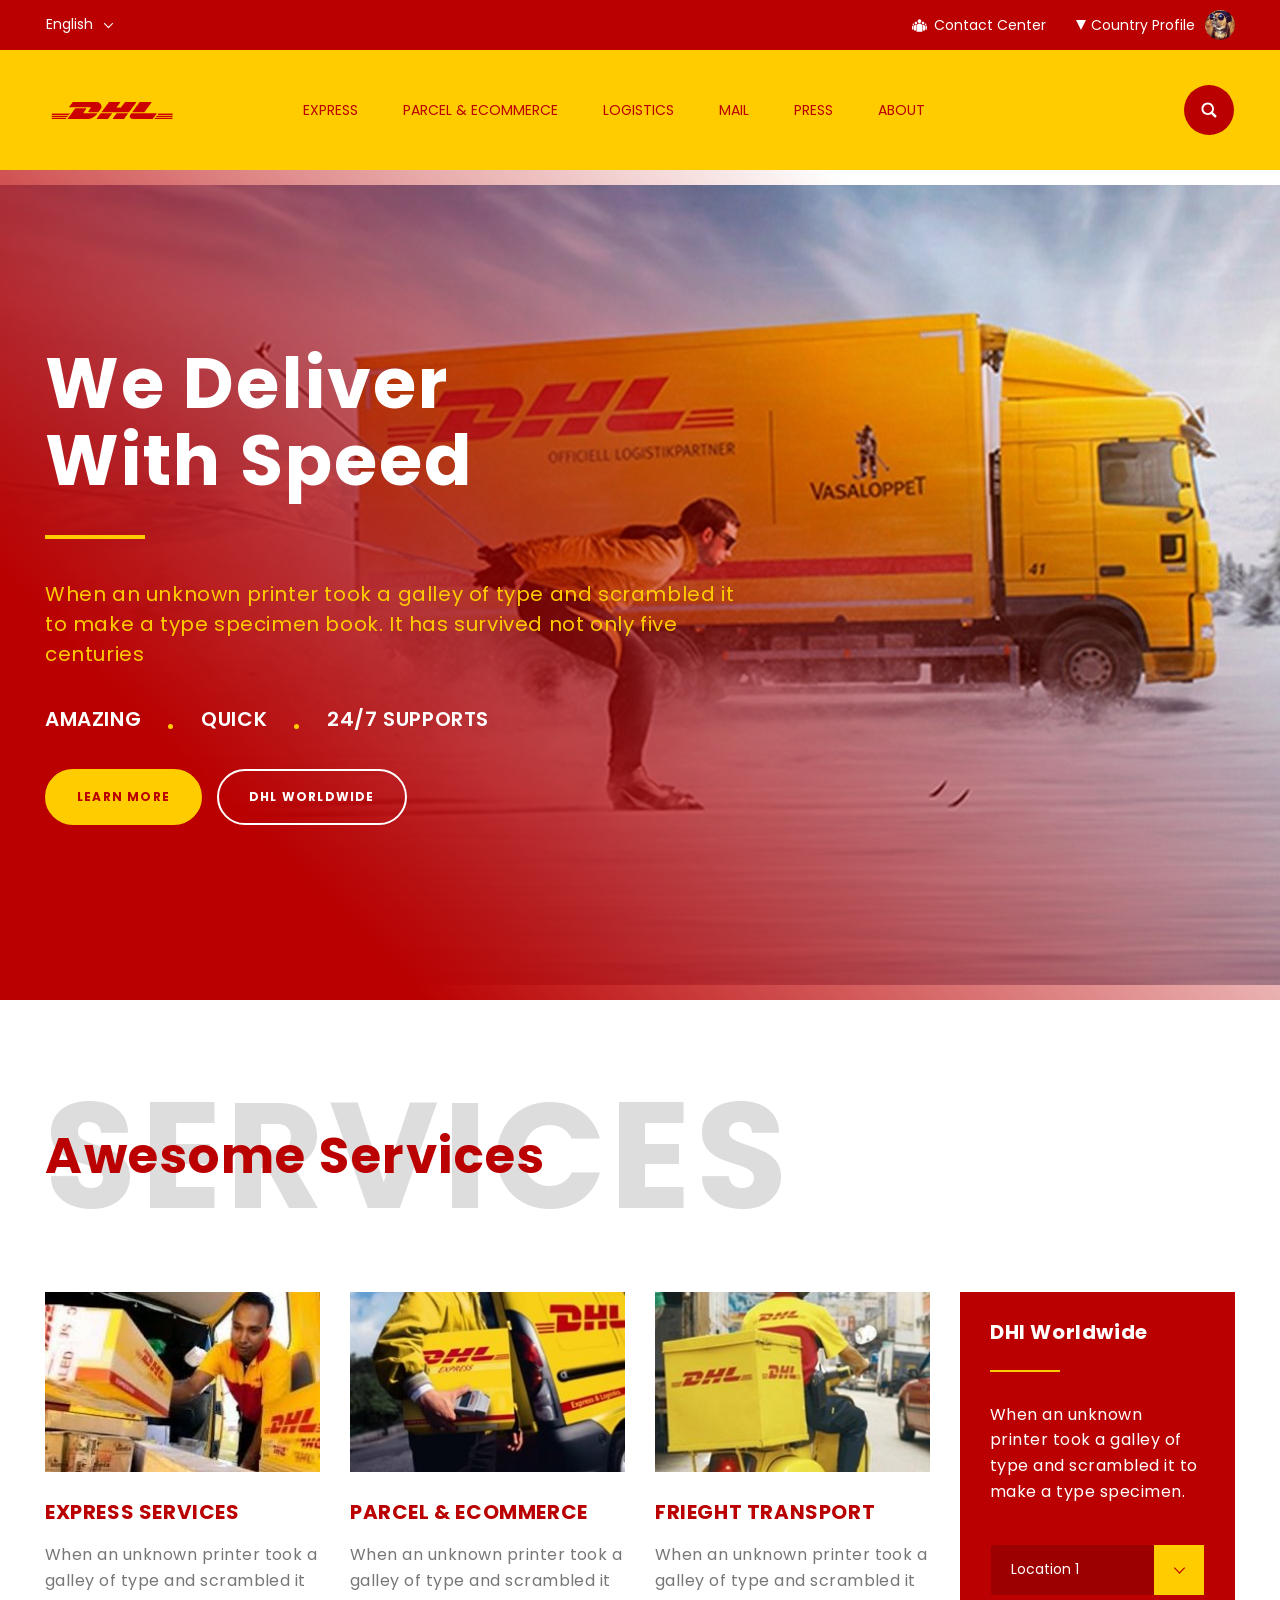
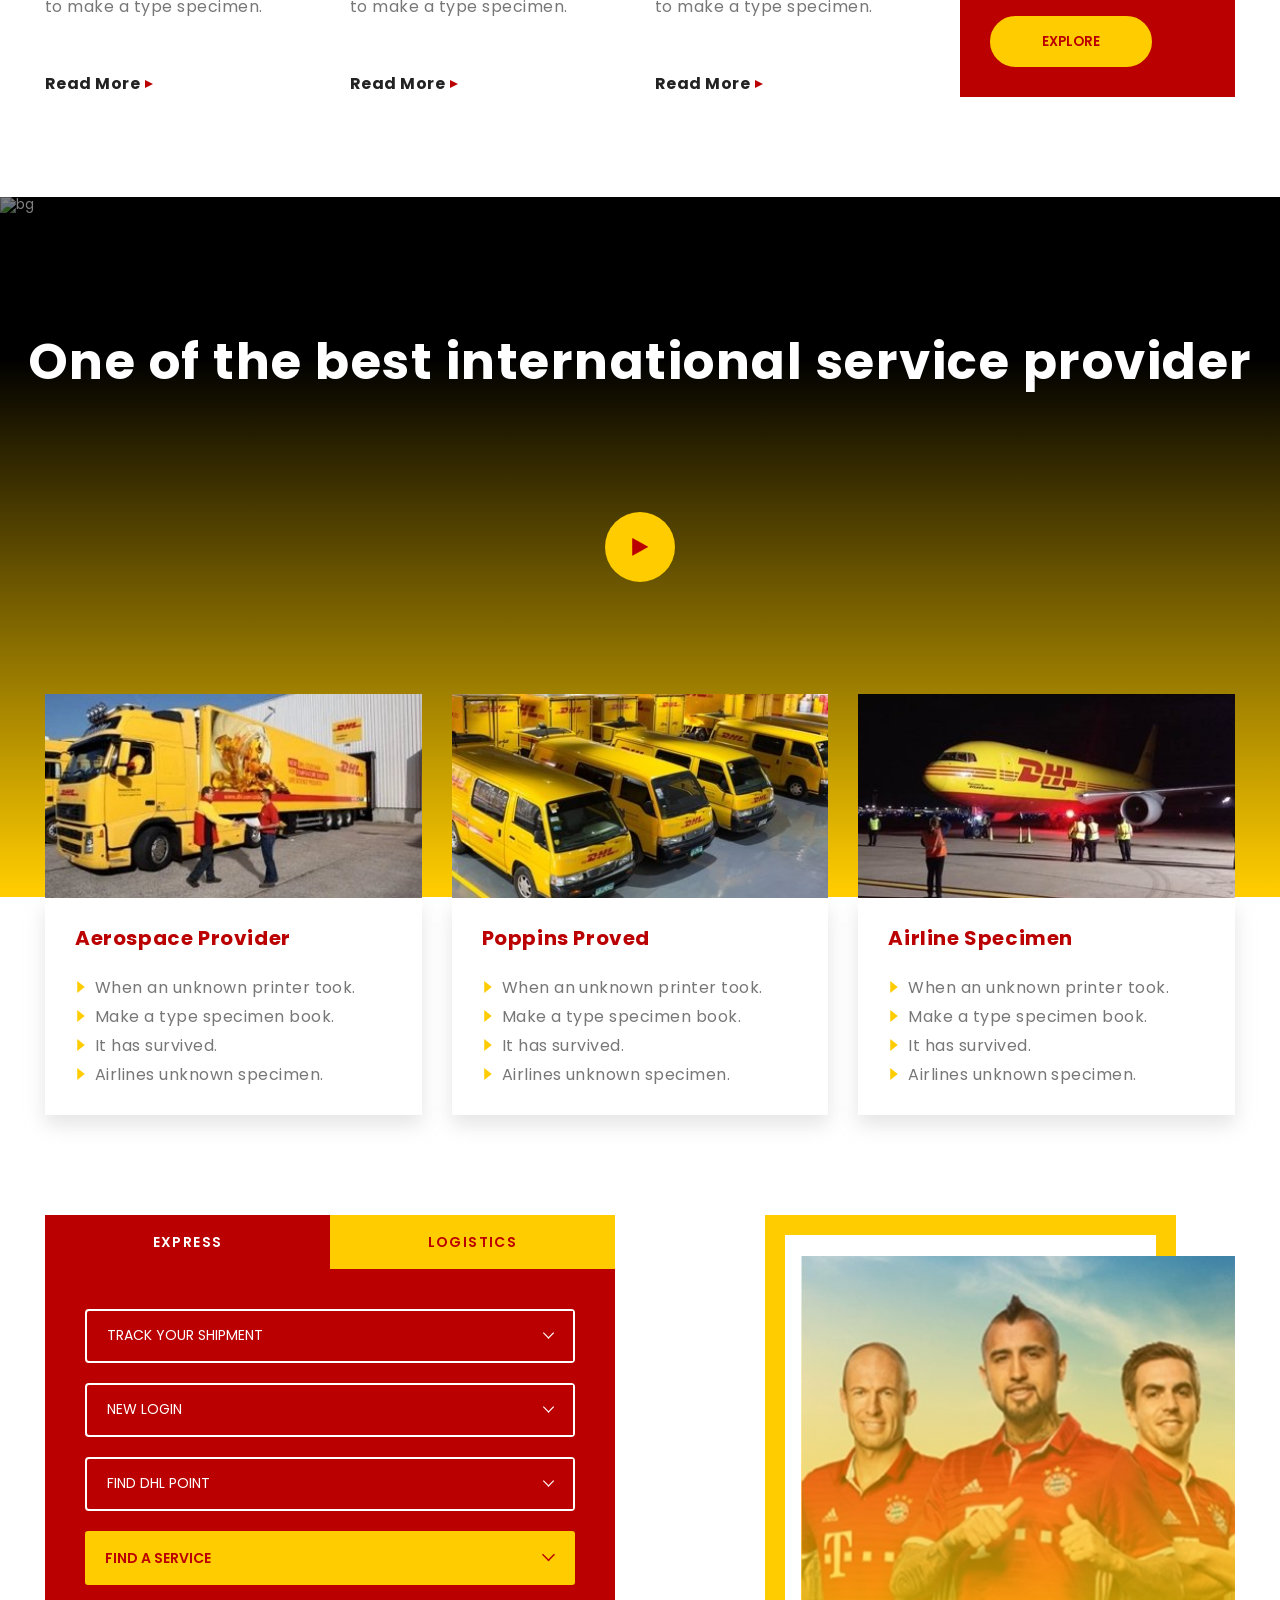
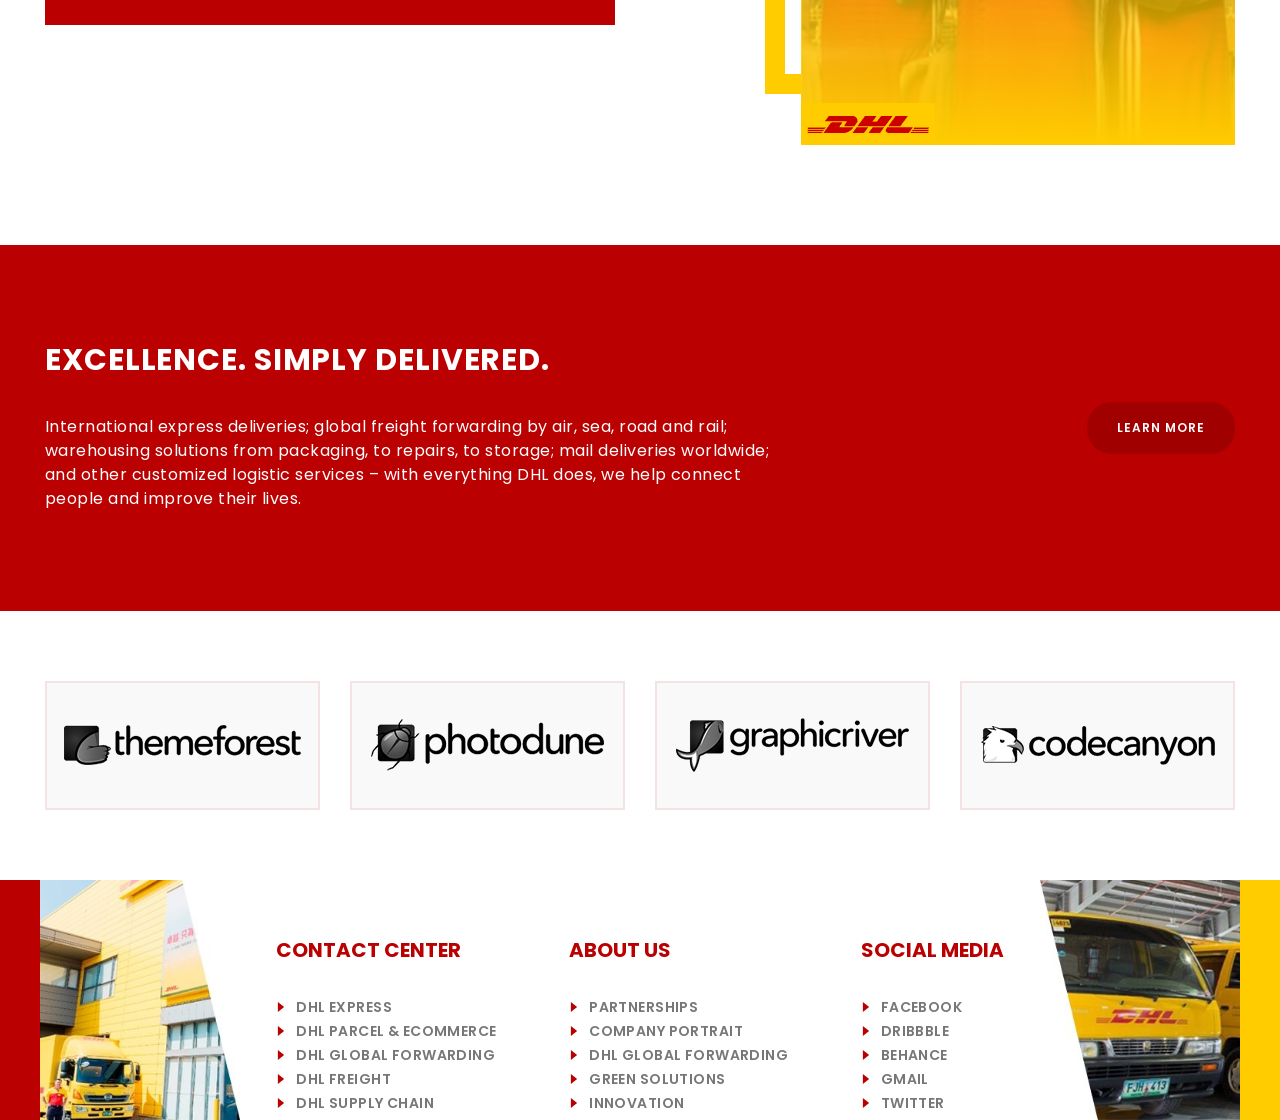
==== commit f1ea8e0d: "Update index.html" ====
--- a/index.html
+++ b/index.html
@@ -162,7 +162,7 @@
 										When an unknown printer took a galley of type and scrambled it to make a type specimen.
 									</p>
 									<form action="#" method="get" class="item-services_red__form form">
-										<select name="form[]" id="">
+										<select name="form[]">
 											<option value="location1">Location 1</option>
 											<option value="location2">Location 2</option>
 											<option value="location3">Location 3</option>
@@ -179,7 +179,7 @@
 						<h2 class="video-provider__title">One of the best international service provider</h2>
 						<div id="player"></div>
 						<div id="thumbnail_container" class="thumbnail_container">
-							<img src="img/video/bg.jpg" class="thumbnail" id="thumbnail" />
+							<img src="img/video/bg.jpg" class="thumbnail" id="thumbnail" alt="bg"/>
 							<div class="start-video">
 								<div class="play-button"><img src="img/video/play_btn.png" alt=""></div>
 							</div>
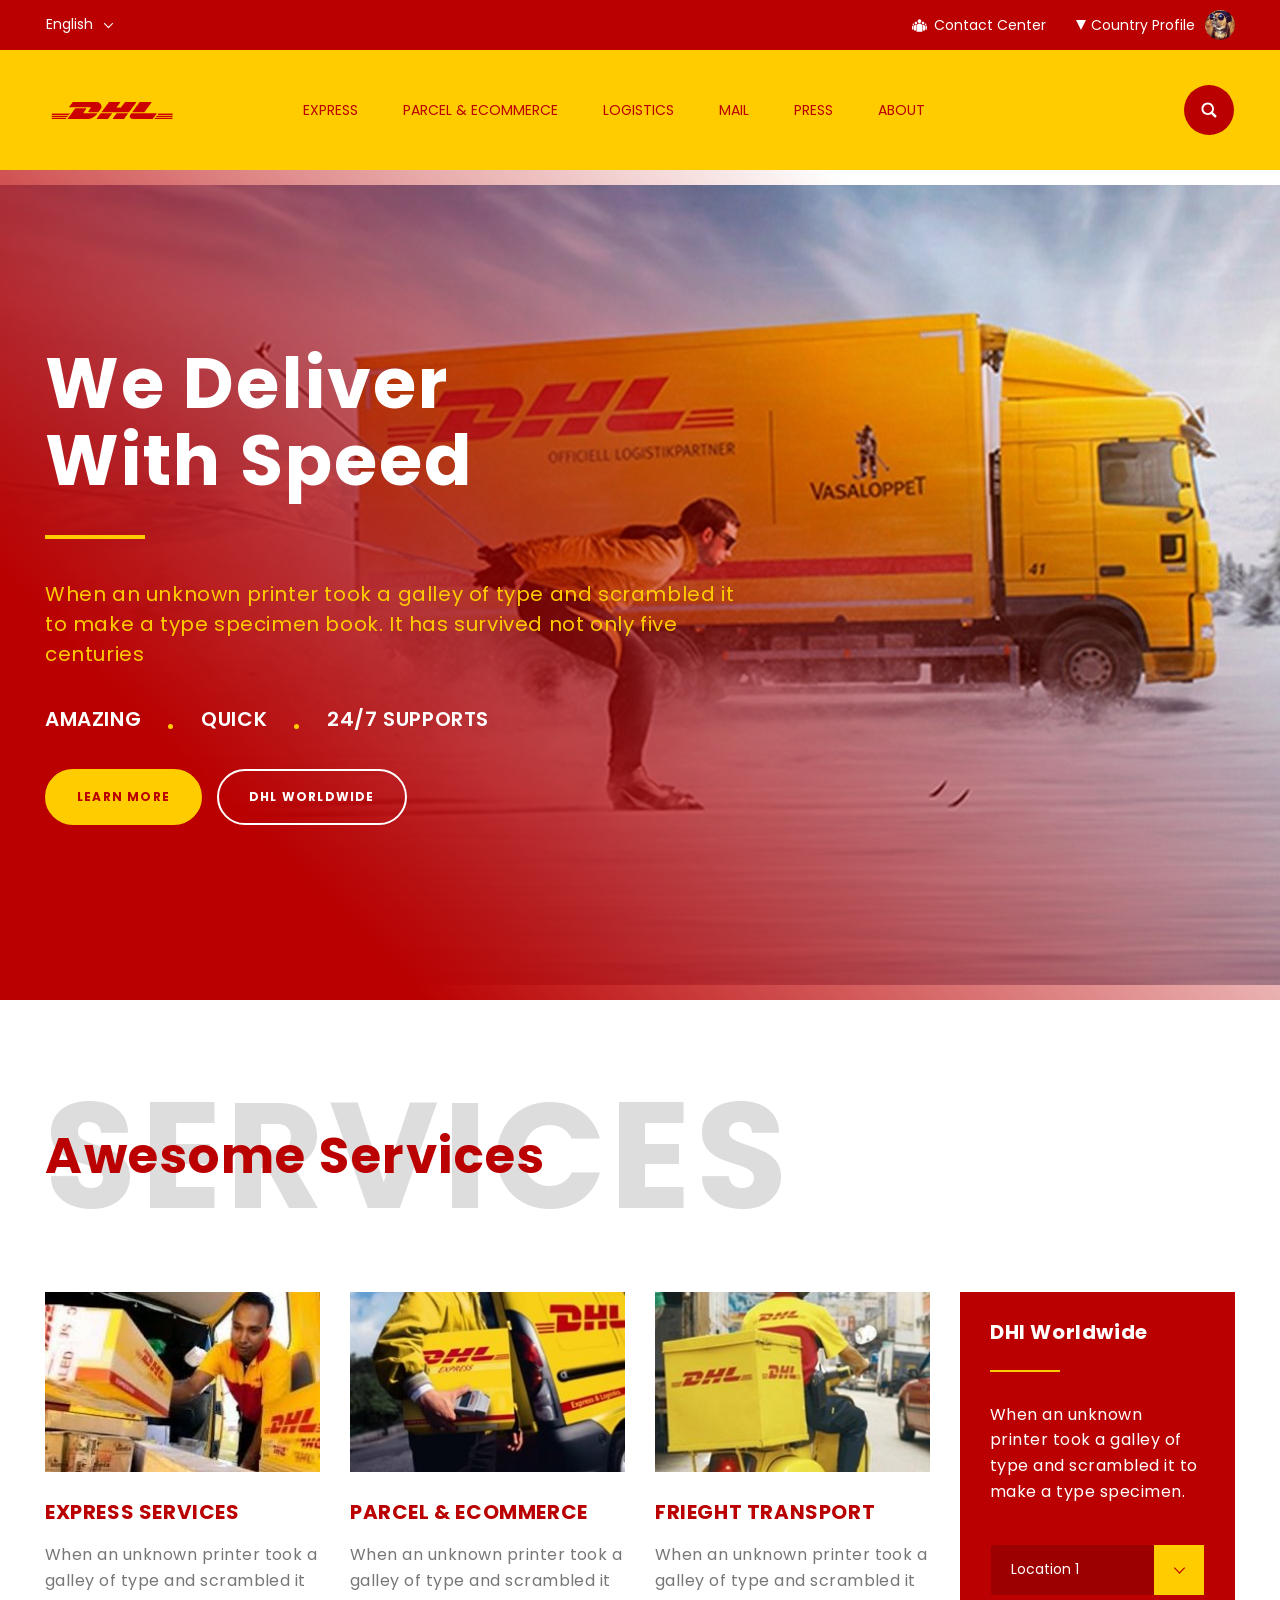
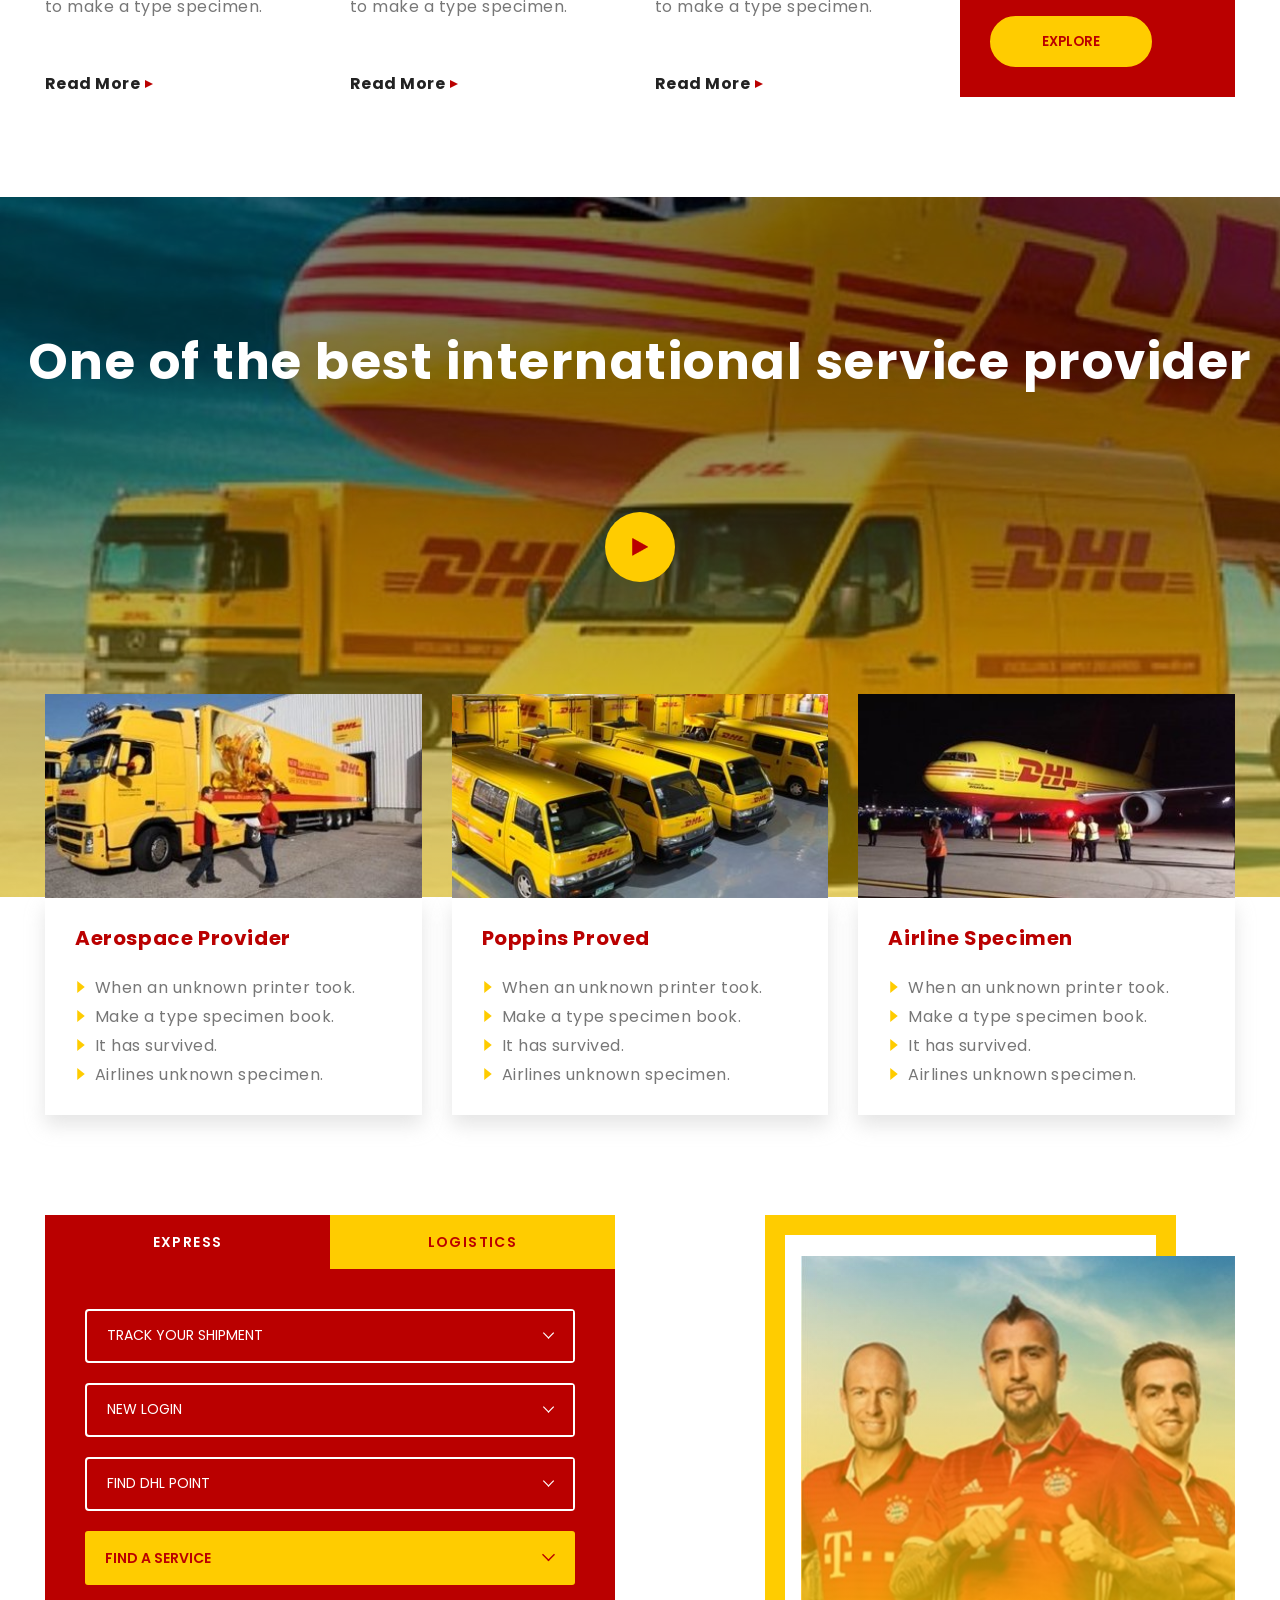
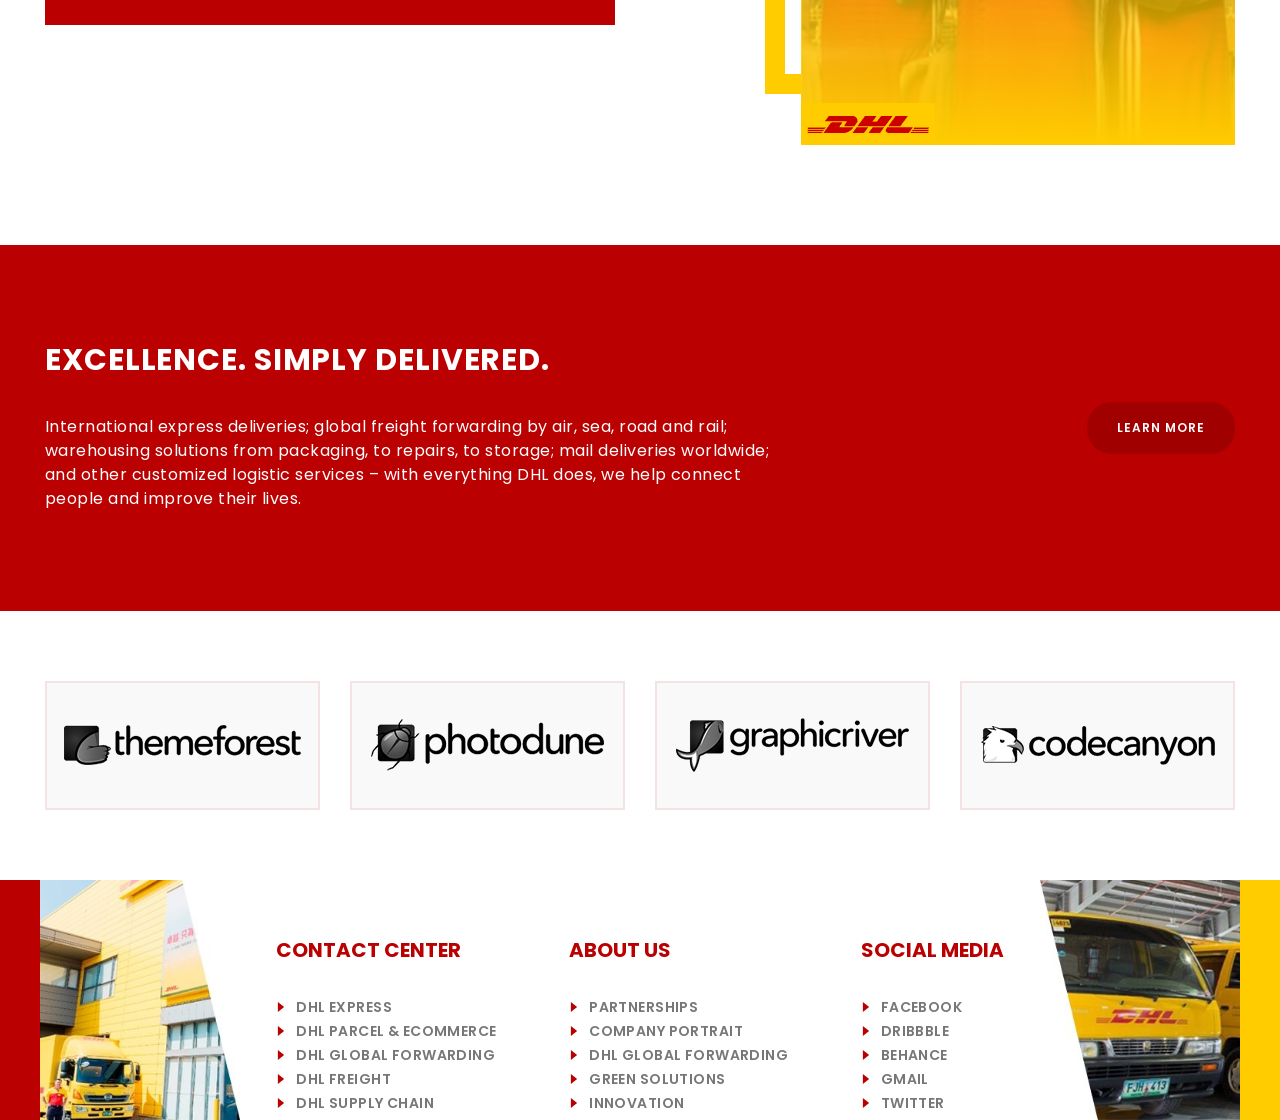
==== commit 815872dc: "Update index.html" ====
--- a/index.html
+++ b/index.html
@@ -5,7 +5,7 @@
 		<meta charset="UTF-8">
 		<meta name="format-detection" content="telephone=no">
 		<link rel="stylesheet" href="css/style.css">
-		<link rel="shortcut icon" href="favicon.ico">
+		<link rel="shortcut icon" href="./img/icons/favicon.ico">
 		<!-- <meta name="robots" content="noindex, nofollow"> -->
 		<!-- <meta name="viewport" content="width=device-width, initial-scale=1.0, maximum-scale=1.0, user-scalable=0"> -->
 		<meta name="viewport" content="width=device-width, initial-scale=1.0">
